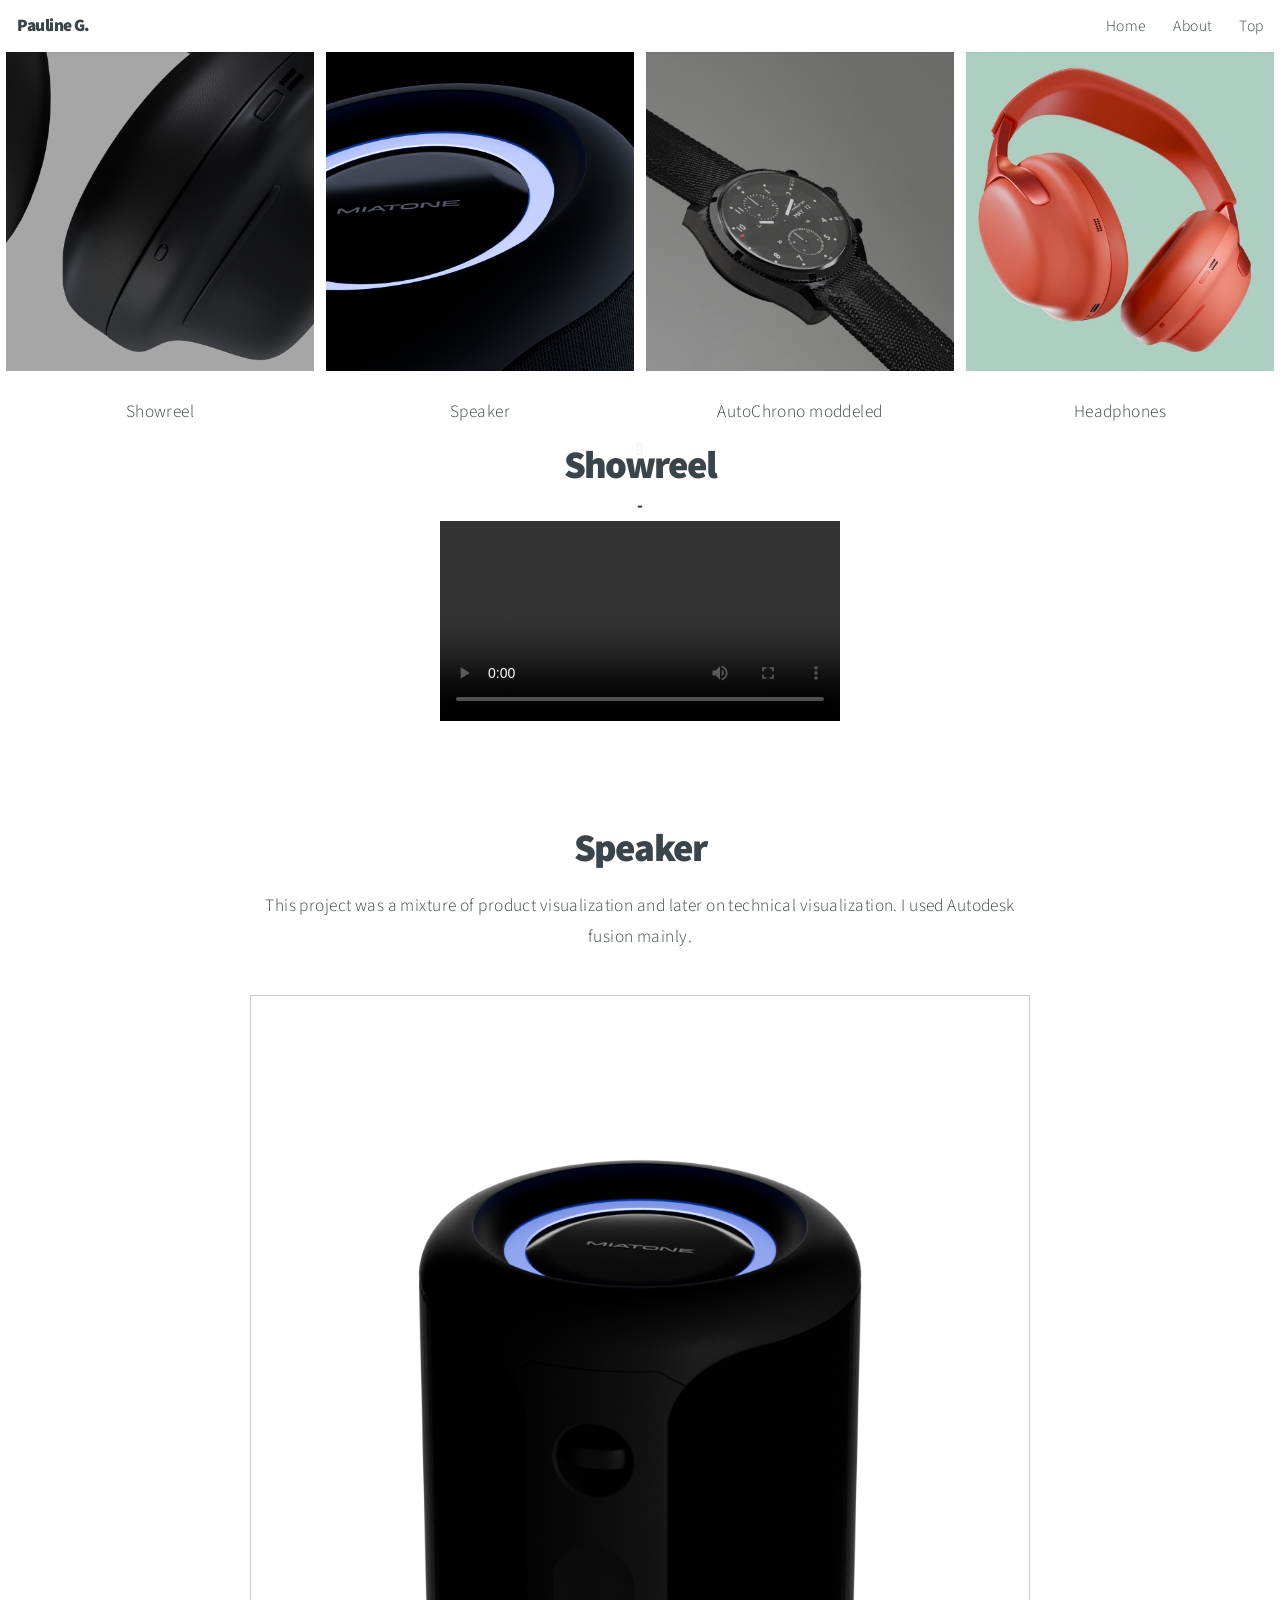
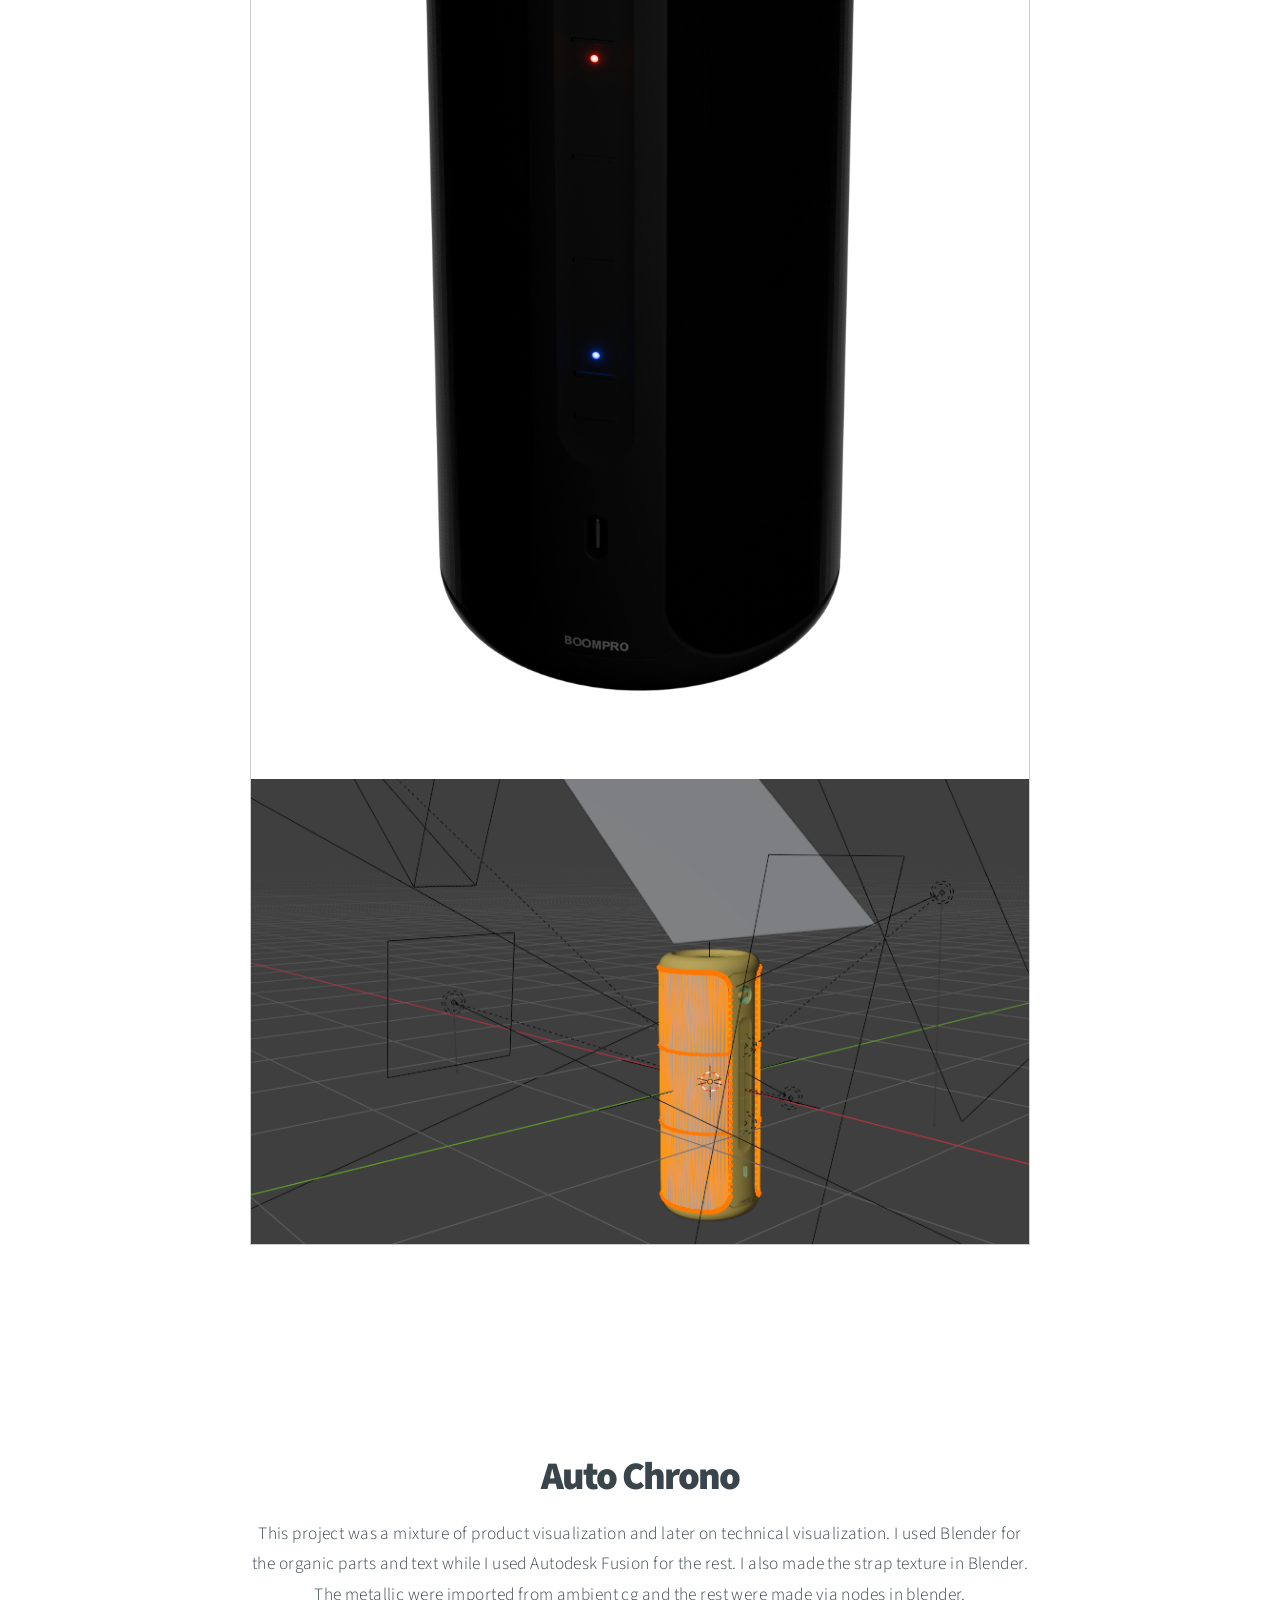
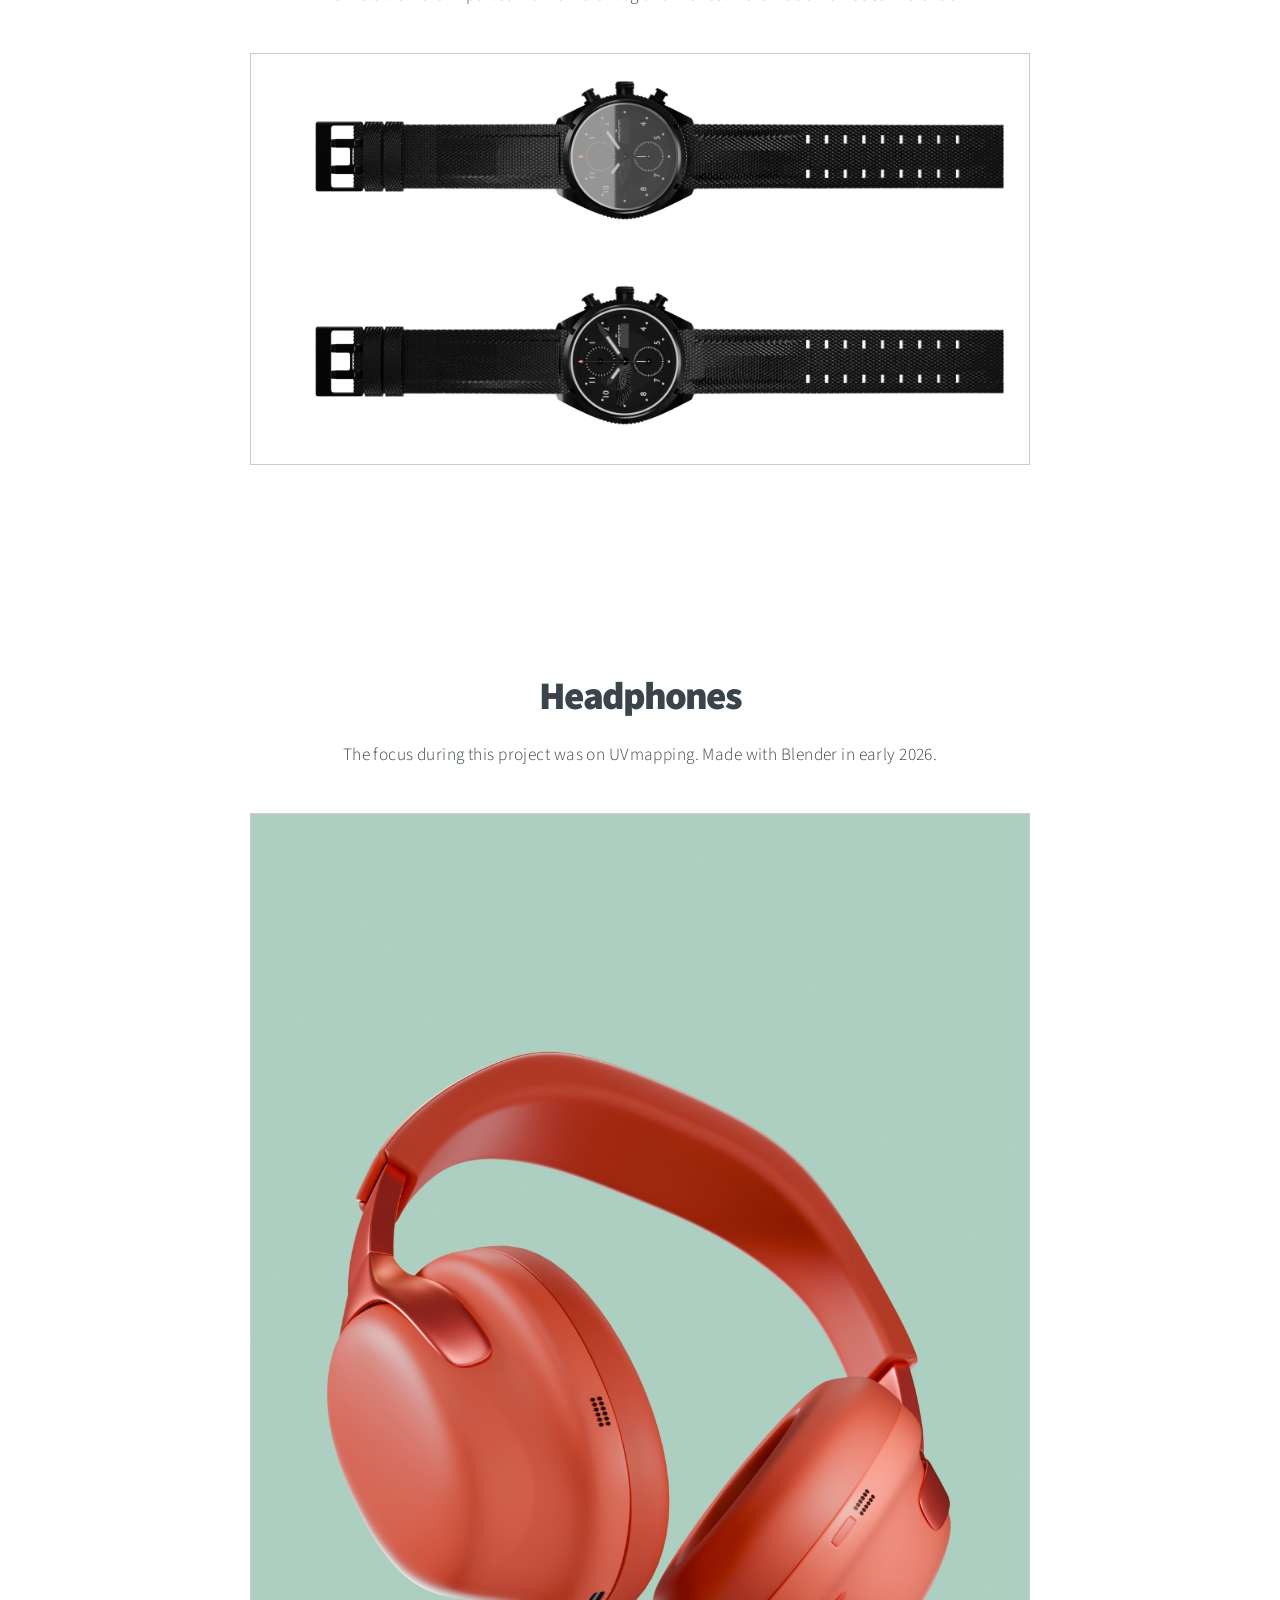
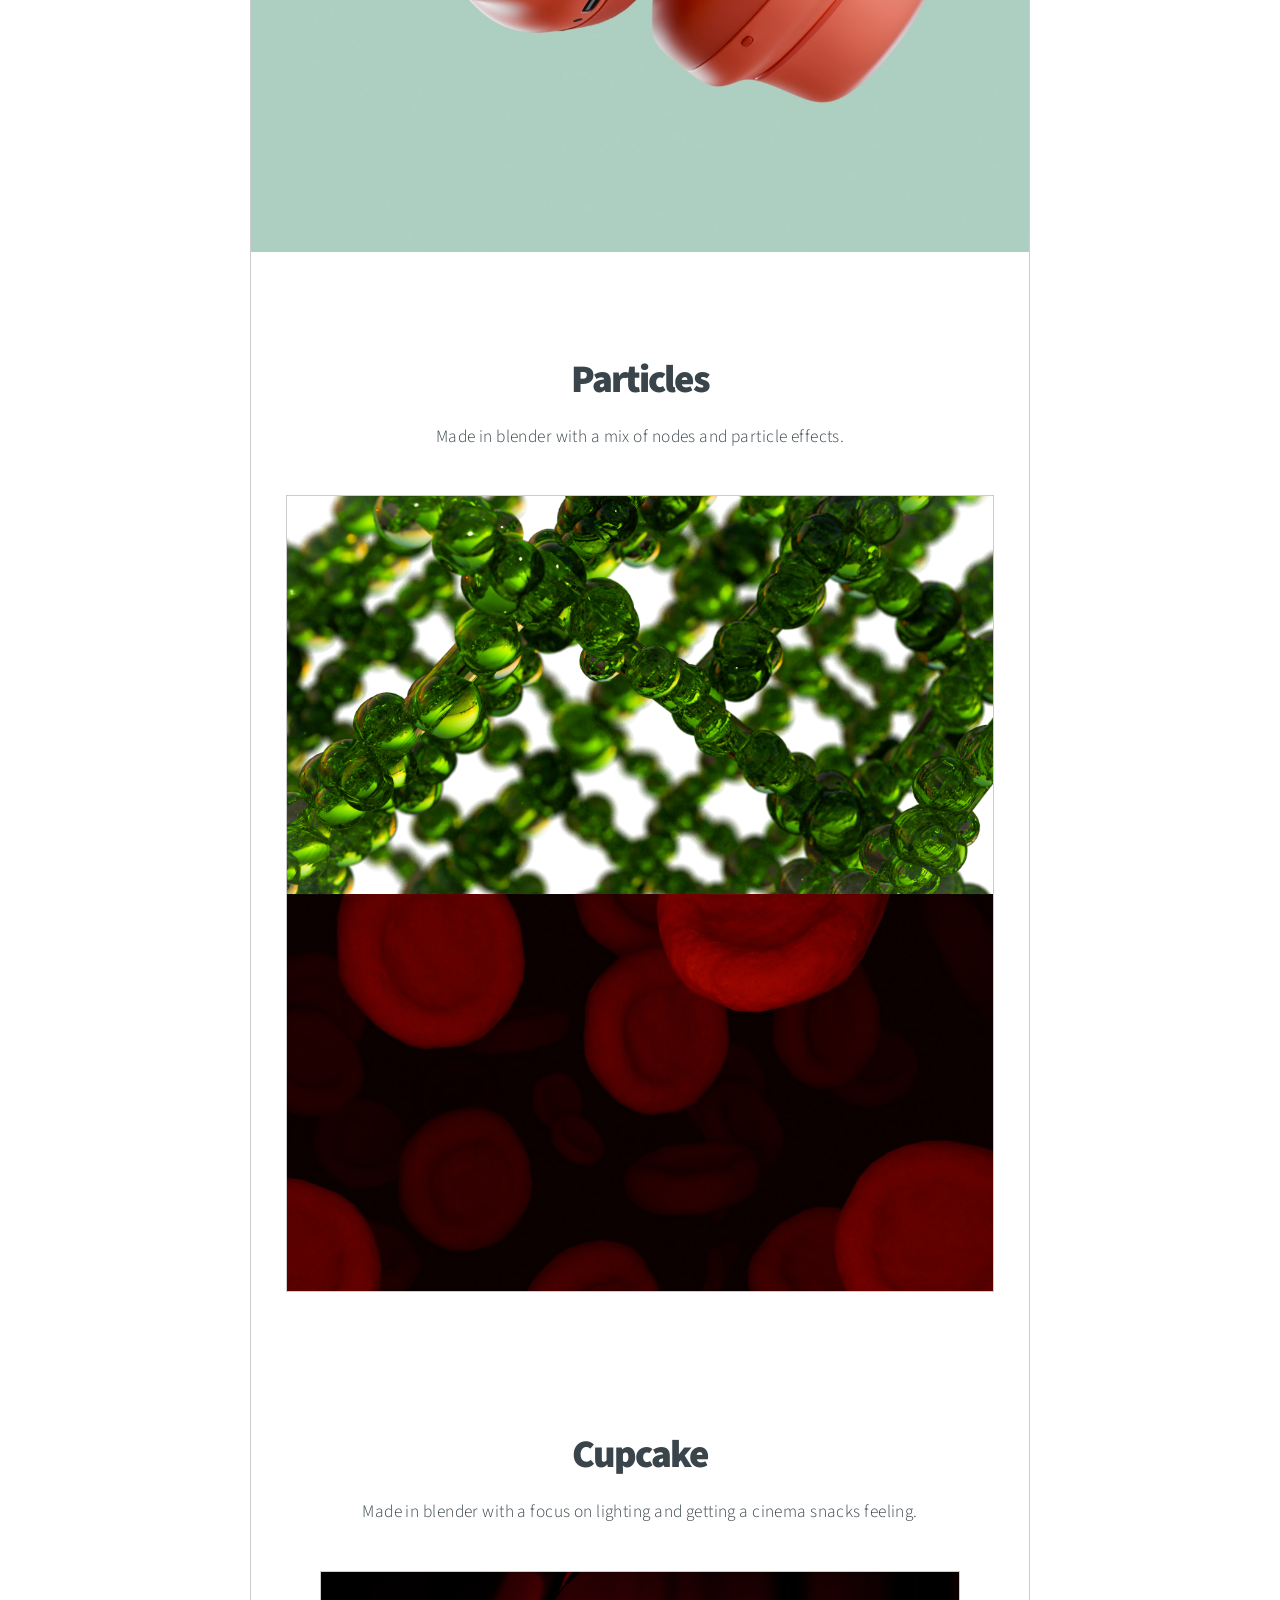
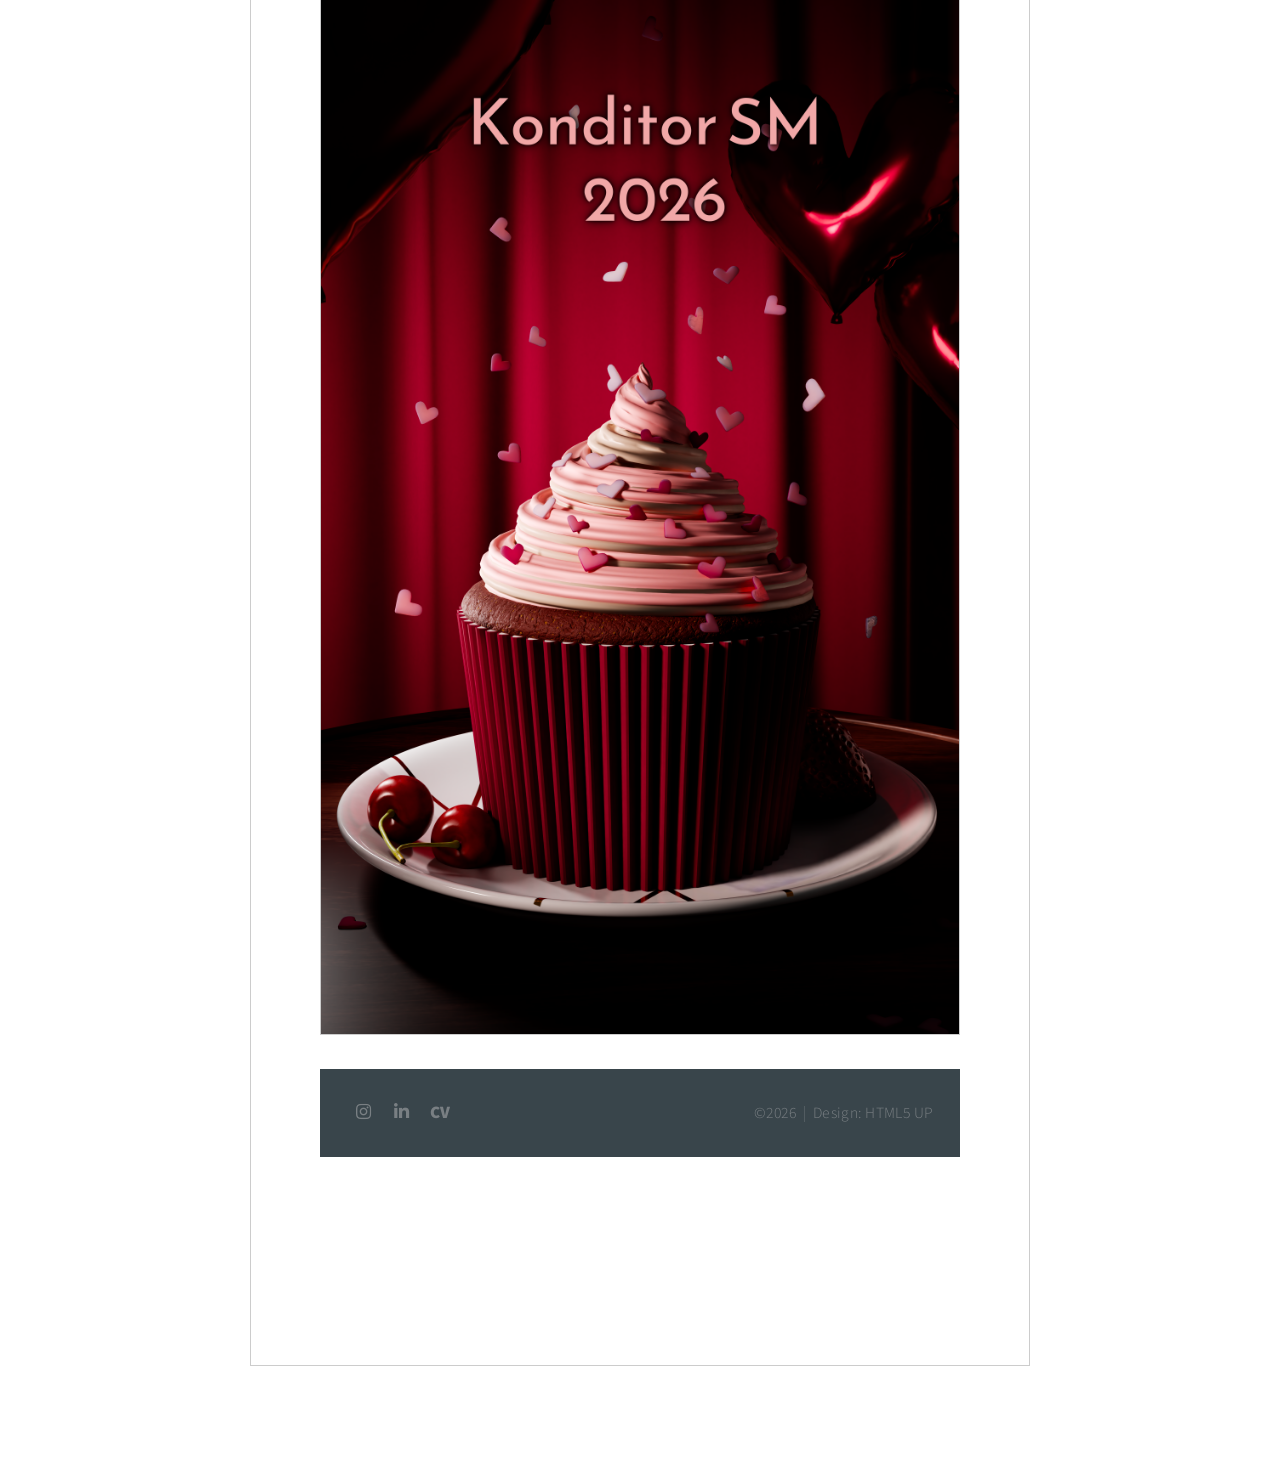
==== cg.html @ eb025687 "Update cg.html" ====
<!DOCTYPE HTML>
<!--
	Big Picture by HTML5 UP
	html5up.net | @ajlkn
	Free for personal and commercial use under the CCA 3.0 license (html5up.net/license)
-->
<html>
	<head>
		<title>CG</title>
		<meta charset="utf-8" />
		<meta name="viewport" content="width=device-width, initial-scale=1, user-scalable=no" />
		<link rel="stylesheet" href="assets/css/main.css" />
		<noscript><link rel="stylesheet" href="assets/css/noscript.css" /></noscript>
<style>div.gallery {
  border: 1px solid #ccc;
}

div.galleryt:hover {
  border: 1px solid #777;
}

div.galleryt img {
  width: 100%;
  height: auto;
}

div.desc {
  padding: 15px;
  text-align: center;
}

* {
  box-sizing: border-box;
}

.responsivet {
  padding: 0 6px;
  float: left;
  width: 24.99999%;
}

@media only screen and (max-width: 700px) {
  .responsivet {
    width: 49.99999%;
    margin: 6px 0;
  }
}

@media only screen and (max-width: 500px) {
  .responsivet {
    width: 100%;
  }
}

.clearfix:after {
  content: "";
  display: table;
  clear: both;
}
	
	
        .video-container1 {
            display: flex;
            justify-content: center;
            align-items: center;
        }

        video {
            width: 190%;
            max-width: 300px;
        }
</style>
	</head>
			<!-- Header -->
					<!-- Header -->
			<header id="header">
				<h1>Pauline G.</h1>
				<nav>
					<ul>
							<!--<li><a href="#intro">Intro</a></li>
					<li><a href="#one">What I Do</a></li>-->
				
						<li><a href="https://paulinecgdesign.github.io/pgportfolio/">Home</a></li>
						<li><a href="https://paulinecgdesign.github.io/pgportfolio/#two">About</a></li>
						<li><a href="#showreel">Top</a></li>
					</ul>
				</nav>
			</header>
	
	<!--images-->
	<div class="responsivet">
  <div class="galleryt">
    <a target="_blank" href="#showreel">
      <img src="thumbnails/3D_thumbnails/square/showreeelpreview.png" alt="Headphones closeup image">
    </a>
    <div class="desc">Showreel</div>
  </div>
</div>

<div class="responsivet">
  <div class="galleryt">
    <a target="_blank" href="#speaker">
      <img src="thumbnails/3D_thumbnails/square/speakerswqquare_Modelteknik.png" alt="speaker">
    </a>
    <div class="desc">Speaker</div>
  </div>
</div>

<div class="responsivet">
  <div class="galleryt">
    <a target="_blank" href="#autochrono">
      <img src="thumbnails/3D_thumbnails/square/watch_square.png" alt="Autochrono">
    </a>
    <div class="desc">AutoChrono moddeled</div>
  </div>
</div>

<div class="responsivet">
  <div class="galleryt">
    <a target="_blank" href="#headphones">
      <img src="thumbnails/3D_thumbnails/square/headphones_coloresquare.png" alt="Headphones">
    </a>
    <div class="desc">Headphones</div>
  </div>
</div>

<div class="clearfix"></div>

	
	
	<!--Showreel--->
	<section id="showreel"></section>
	 <div style="text-align: center;">
        <h2>Showreel</h2>
		 <h1>-</h1>
    </div>
    <div class="video-container1">
        <video controls style="width:200%; 
                               max-width: 400px;">
            <source type="video/mp4" src= "thumbnails/Showreel_PaulineG.mp4">
		</video></div>
	
			<!-- speaker -->
			<section id="speaker" class="main style3 primary">
				<div class="content">
					<header>
						<h2>Speaker</h2>
						<p>This project was a mixture of product visualization and later on technical visualization. 
							I used Autodesk fusion mainly.
							 </p>
					</header>
					
				<!-- Gallery  -->
						<div class="gallery">
								<a href="thumbnails/3D_thumbnails/cgstuff/0005.png" class="image fit"><img src="thumbnails/3D_thumbnails/cgstuff/0005.png" title="Speaker" alt="" /></a>
							<a href="thumbnails/3D_thumbnails/cgstuff/progress/speakeer_process.png" class="image fit"><img src="thumbnails/3D_thumbnails/cgstuff/progress/speakeer_process.png" title="Speaker" alt="" /></a>
							
							
						</div>

				</div>
			</section>
		
				<!-- Auto Chrono -->
			<section id="autochrono" class="main style3 primary">
				<div class="content">
					<header>
						<h2>Auto Chrono</h2>
						<p>This project was a mixture of product visualization and later on technical visualization. 
							I used Blender for the organic parts and text while I used Autodesk Fusion for the rest. 
							I also made the strap texture in Blender. The metallic were imported from ambient cg and 
							the rest were made via nodes in blender. </p>
					</header>
					
				<!-- Gallery  -->
						<div class="gallery">
								<a href="thumbnails/3D_thumbnails/cgstuff/Watch_image2.png" class="image fit"><img src="thumbnails/3D_thumbnails/cgstuff/Watch_image2.png" title="Auto Chrono" alt="Auto chrono" /></a>
							<a href="thumbnails/3D_thumbnails/cgstuff/Watch_image.png" class="image fit"><img src="thumbnails/3D_thumbnails/cgstuff/Watch_image.png" title="Auto Chrono" alt="Auto chrono" /></a>
							
							
						</div>

				</div>
			</section>
	
	<!-- Headphones -->
			<section id="headphones" class="main style3 primary">
				<div class="content">
					<header>
						<h2>Headphones</h2>
						<p>The focus during this project was on UVmapping. Made with Blender in early 2026. </p>
					</header>
					
				<!-- Gallery  -->
						<div class="gallery">
								<a href="thumbnails/3D_thumbnails/HEADPHONES2_PG.jpg" class="image fit"><img src="thumbnails/3D_thumbnails/HEADPHONES2_PG.jpg" title="Headphones" alt="" /></a>

							<!-- Particles -->
			<section id="particles" class="main style3 primary">
				<div class="content">
					<header>
						<h2>Particles</h2>
						<p>Made in blender with a mix of nodes and particle effects. </p>
					</header>
					
				<!-- Gallery  -->
						<div class="gallery">
								<a href="images/Teknisk_Avancerad_Transparent.png" class="image fit"><img src="images/Teknisk_Avancerad_Transparent.png" title="Algae Particles" alt="particles" /></a>
							<a href="thumbnails/3D_thumbnails/cgstuff/blood_side.png" class="image fit"><img src="thumbnails/3D_thumbnails/cgstuff/blood_side.png" title="Blood cells" alt="Blood cells" /></a>
							
							
						</div>

					<!-- cupcake -->
			<section id="cupcake" class="main style3 primary">
				<div class="content">
					<header>
						<h2>Cupcake</h2>
						<p>Made in blender with a focus on lighting and getting a cinema snacks feeling.</p>
					</header>
					
				<!-- Gallery  -->
						<div class="gallery">
								<a href="images/imgA1.pngthumbnails/3D_thumbnails/Pauline_konditorsm26_feedback1.png" class="image fit"><img src="thumbnails/3D_thumbnails/Pauline_konditorsm26_feedback1.png" title="Konditorsm 2026" alt="Cupcake" /></a>
							
							
						</div>


		<!-- Footer -->
			<footer id="footer">

				<!-- Icons -->
					<ul class="icons">
						<!--<li><a href="#" class="icon brands fa-twitter"><span class="label">Twitter</span></a></li>
						<li><a href="#" class="icon brands fa-facebook-f"><span class="label">Facebook</span></a></li>-->
						<li><a href="https://www.instagram.com/paulinecgdesign/" class="icon brands fa-instagram"><span class="label">Instagram</span></a></li>
						<li><a href="https://www.linkedin.com/in/pauline-g-77aa9639a/" class="icon brands fa-linkedin-in"><span class="label">LinkedIn</span></a></li>
						<!--<li><a href="#" class="icon brands fa-dribbble"><span class="label">Dribbble</span></a></li>
						<li><a href="#" class="icon brands fa-pinterest"><span class="label">Pinterest</span></a></li>-->
						<li><h1> <a href="CV_PG.pdf">CV</a></h1></li>
					</ul>

				<!-- Menu -->
					<ul class="menu">
						<li>&copy;2026</li><li>Design: <a href="https://html5up.net">HTML5 UP</a></li>
					</ul>

			</footer>

		<!-- Scripts -->
			<script src="assets/js/jquery.min.js"></script>
			<script src="assets/js/jquery.poptrox.min.js"></script>
			<script src="assets/js/jquery.scrolly.min.js"></script>
			<script src="assets/js/jquery.scrollex.min.js"></script>
			<script src="assets/js/browser.min.js"></script>
			<script src="assets/js/breakpoints.min.js"></script>
			<script src="assets/js/util.js"></script>
			<script src="assets/js/main.js"></script>

	</body>
</html>
---- assets/css/main.css ----
@import url("https://fonts.googleapis.com/css?family=Source+Sans+Pro:300,900");
@import url("fontawesome-all.min.css");

/*
	Big Picture by HTML5 UP
	html5up.net | @ajlkn
	Free for personal and commercial use under the CCA 3.0 license (html5up.net/license)
*/

html, body, div, span, applet, object,
iframe, h1, h2, h3, h4, h5, h6, p, blockquote,
pre, a, abbr, acronym, address, big, cite,
code, del, dfn, em, img, ins, kbd, q, s, samp,
small, strike, strong, sub, sup, tt, var, b,
u, i, center, dl, dt, dd, ol, ul, li, fieldset,
form, label, legend, table, caption, tbody,
tfoot, thead, tr, th, td, article, aside,
canvas, details, embed, figure, figcaption,
footer, header, hgroup, menu, nav, output, ruby,
section, summary, time, mark, audio, video {
	margin: 0;
	padding: 0;
	border: 0;
	font-size: 100%;
	font: inherit;
	vertical-align: baseline;}

article, aside, details, figcaption, figure,
footer, header, hgroup, menu, nav, section {
	display: block;}

body {
	line-height: 1;
}

ol, ul {
	list-style: none;
}

blockquote, q {
	quotes: none;
}

	blockquote:before, blockquote:after, q:before, q:after {
		content: '';
		content: none;
	}

table {
	border-collapse: collapse;
	border-spacing: 0;
}

body {
	-webkit-text-size-adjust: none;
}

mark {
	background-color: transparent;
	color: inherit;
}

input::-moz-focus-inner {
	border: 0;
	padding: 0;
}

input, select, textarea {
	-moz-appearance: none;
	-webkit-appearance: none;
	-ms-appearance: none;
	appearance: none;
}

/* Basic */

	@-ms-viewport {
		width: device-width;
	}

	html {
		height: 100%;
	}

	html {
		box-sizing: border-box;
	}

	*, *:before, *:after {
		box-sizing: inherit;
	}

	body {
		background: #ffffff;
		height: 100%;
		min-width: 320px;
	}

		body.is-preload *, body.is-preload *:before, body.is-preload *:after {
			-moz-animation: none !important;
			-webkit-animation: none !important;
			-ms-animation: none !important;
			animation: none !important;
			-moz-transition: none !important;
			-webkit-transition: none !important;
			-ms-transition: none !important;
			transition: none !important;
		}

/* Spinner */

	@-moz-keyframes spinner-rotate {
		0% {
			-moz-transform: scale(1) rotate(0deg);
			-webkit-transform: scale(1) rotate(0deg);
			-ms-transform: scale(1) rotate(0deg);
			transform: scale(1) rotate(0deg);
		}

		100% {
			-moz-transform: scale(1) rotate(360deg);
			-webkit-transform: scale(1) rotate(360deg);
			-ms-transform: scale(1) rotate(360deg);
			transform: scale(1) rotate(360deg);
		}
	}

	@-webkit-keyframes spinner-rotate {
		0% {
			-moz-transform: scale(1) rotate(0deg);
			-webkit-transform: scale(1) rotate(0deg);
			-ms-transform: scale(1) rotate(0deg);
			transform: scale(1) rotate(0deg);
		}

		100% {
			-moz-transform: scale(1) rotate(360deg);
			-webkit-transform: scale(1) rotate(360deg);
			-ms-transform: scale(1) rotate(360deg);
			transform: scale(1) rotate(360deg);
		}
	}

	@-ms-keyframes spinner-rotate {
		0% {
			-moz-transform: scale(1) rotate(0deg);
			-webkit-transform: scale(1) rotate(0deg);
			-ms-transform: scale(1) rotate(0deg);
			transform: scale(1) rotate(0deg);
		}

		100% {
			-moz-transform: scale(1) rotate(360deg);
			-webkit-transform: scale(1) rotate(360deg);
			-ms-transform: scale(1) rotate(360deg);
			transform: scale(1) rotate(360deg);
		}
	}

	@keyframes spinner-rotate {
		0% {
			-moz-transform: scale(1) rotate(0deg);
			-webkit-transform: scale(1) rotate(0deg);
			-ms-transform: scale(1) rotate(0deg);
			transform: scale(1) rotate(0deg);
		}

		100% {
			-moz-transform: scale(1) rotate(360deg);
			-webkit-transform: scale(1) rotate(360deg);
			-ms-transform: scale(1) rotate(360deg);
			transform: scale(1) rotate(360deg);
		}
	}

/* Loader */

	@-moz-keyframes spinner-show {
		0% {
			opacity: 0;
		}

		100% {
			opacity: 1;
		}
	}

	@-webkit-keyframes spinner-show {
		0% {
			opacity: 0;
		}

		100% {
			opacity: 1;
		}
	}

	@-ms-keyframes spinner-show {
		0% {
			opacity: 0;
		}

		100% {
			opacity: 1;
		}
	}

	@keyframes spinner-show {
		0% {
			opacity: 0;
		}

		100% {
			opacity: 1;
		}
	}

	@-moz-keyframes spinner-hide {
		0% {
			-moz-transform: scale(1) rotate(0deg);
			-webkit-transform: scale(1) rotate(0deg);
			-ms-transform: scale(1) rotate(0deg);
			transform: scale(1) rotate(0deg);
			color: #e5e6e7;
			z-index: 100001;
		}

		99% {
			-moz-transform: scale(0.5) rotate(360deg);
			-webkit-transform: scale(0.5) rotate(360deg);
			-ms-transform: scale(0.5) rotate(360deg);
			transform: scale(0.5) rotate(360deg);
			color: #e5e6e7;
			z-index: 100001;
		}

		100% {
			-moz-transform: scale(0.5) rotate(360deg);
			-webkit-transform: scale(0.5) rotate(360deg);
			-ms-transform: scale(0.5) rotate(360deg);
			transform: scale(0.5) rotate(360deg);
			color: #e5e6e7;
			z-index: -1;
		}
	}

	@-webkit-keyframes spinner-hide {
		0% {
			-moz-transform: scale(1) rotate(0deg);
			-webkit-transform: scale(1) rotate(0deg);
			-ms-transform: scale(1) rotate(0deg);
			transform: scale(1) rotate(0deg);
			color: #e5e6e7;
			z-index: 100001;
		}

		99% {
			-moz-transform: scale(0.5) rotate(360deg);
			-webkit-transform: scale(0.5) rotate(360deg);
			-ms-transform: scale(0.5) rotate(360deg);
			transform: scale(0.5) rotate(360deg);
			color: #e5e6e7;
			z-index: 100001;
		}

		100% {
			-moz-transform: scale(0.5) rotate(360deg);
			-webkit-transform: scale(0.5) rotate(360deg);
			-ms-transform: scale(0.5) rotate(360deg);
			transform: scale(0.5) rotate(360deg);
			color: #e5e6e7;
			z-index: -1;
		}
	}

	@-ms-keyframes spinner-hide {
		0% {
			-moz-transform: scale(1) rotate(0deg);
			-webkit-transform: scale(1) rotate(0deg);
			-ms-transform: scale(1) rotate(0deg);
			transform: scale(1) rotate(0deg);
			color: #e5e6e7;
			z-index: 100001;
		}

		99% {
			-moz-transform: scale(0.5) rotate(360deg);
			-webkit-transform: scale(0.5) rotate(360deg);
			-ms-transform: scale(0.5) rotate(360deg);
			transform: scale(0.5) rotate(360deg);
			color: #e5e6e7;
			z-index: 100001;
		}

		100% {
			-moz-transform: scale(0.5) rotate(360deg);
			-webkit-transform: scale(0.5) rotate(360deg);
			-ms-transform: scale(0.5) rotate(360deg);
			transform: scale(0.5) rotate(360deg);
			color: #e5e6e7;
			z-index: -1;
		}
	}

	@keyframes spinner-hide {
		0% {
			-moz-transform: scale(1) rotate(0deg);
			-webkit-transform: scale(1) rotate(0deg);
			-ms-transform: scale(1) rotate(0deg);
			transform: scale(1) rotate(0deg);
			color: #e5e6e7;
			z-index: 100001;
		}

		99% {
			-moz-transform: scale(0.5) rotate(360deg);
			-webkit-transform: scale(0.5) rotate(360deg);
			-ms-transform: scale(0.5) rotate(360deg);
			transform: scale(0.5) rotate(360deg);
			color: #e5e6e7;
			z-index: 100001;
		}

		100% {
			-moz-transform: scale(0.5) rotate(360deg);
			-webkit-transform: scale(0.5) rotate(360deg);
			-ms-transform: scale(0.5) rotate(360deg);
			transform: scale(0.5) rotate(360deg);
			color: #e5e6e7;
			z-index: -1;
		}
	}

	@-moz-keyframes overlay-hide {
		0% {
			opacity: 1;
			z-index: 100000;
		}

		15% {
			opacity: 1;
			z-index: 100000;
		}

		99% {
			opacity: 0;
			z-index: 100000;
		}

		100% {
			opacity: 0;
			z-index: -1;
		}
	}

	@-webkit-keyframes overlay-hide {
		0% {
			opacity: 1;
			z-index: 100000;
		}

		15% {
			opacity: 1;
			z-index: 100000;
		}

		99% {
			opacity: 0;
			z-index: 100000;
		}

		100% {
			opacity: 0;
			z-index: -1;
		}
	}

	@-ms-keyframes overlay-hide {
		0% {
			opacity: 1;
			z-index: 100000;
		}

		15% {
			opacity: 1;
			z-index: 100000;
		}

		99% {
			opacity: 0;
			z-index: 100000;
		}

		100% {
			opacity: 0;
			z-index: -1;
		}
	}

	@keyframes overlay-hide {
		0% {
			opacity: 1;
			z-index: 100000;
		}

		15% {
			opacity: 1;
			z-index: 100000;
		}

		99% {
			opacity: 0;
			z-index: 100000;
		}

		100% {
			opacity: 0;
			z-index: -1;
		}
	}

	body {
		text-decoration: none;
	}

		body:before {
			-moz-animation: spinner-show 1.5s 1 0.25s ease forwards, spinner-hide 0.25s ease-in-out forwards !important;
			-webkit-animation: spinner-show 1.5s 1 0.25s ease forwards, spinner-hide 0.25s ease-in-out forwards !important;
			-ms-animation: spinner-show 1.5s 1 0.25s ease forwards, spinner-hide 0.25s ease-in-out forwards !important;
			animation: spinner-show 1.5s 1 0.25s ease forwards, spinner-hide 0.25s ease-in-out forwards !important;
			-moz-transform-origin: 50% 50%;
			-webkit-transform-origin: 50% 50%;
			-ms-transform-origin: 50% 50%;
			transform-origin: 50% 50%;
			-moz-osx-font-smoothing: grayscale;
			-webkit-font-smoothing: antialiased;
			font-family: FontAwesome;
			font-style: normal;
			font-weight: normal;
			text-transform: none !important;
			color: #e5e6e7;
			content: '\f1ce';
			cursor: default;
			display: block;
			font-size: 2em;
			height: 2em;
			left: 50%;
			line-height: 2em;
			margin: -1em 0 0 -1em;
			opacity: 0;
			position: fixed;
			text-align: center;
			top: 50%;
			width: 2em;
			z-index: -1;
		}

		body:after {
			-moz-animation: overlay-hide 1.5s ease-in forwards !important;
			-webkit-animation: overlay-hide 1.5s ease-in forwards !important;
			-ms-animation: overlay-hide 1.5s ease-in forwards !important;
			animation: overlay-hide 1.5s ease-in forwards !important;
			background: #ffffff;
			content: '';
			display: block;
			height: 100%;
			left: 0;
			opacity: 0;
			position: fixed;
			top: 0;
			width: 100%;
			z-index: -1;
		}

		body.is-preload:before {
			-moz-animation: spinner-show 1.5s 1 0.25s ease forwards, spinner-rotate 0.75s infinite linear !important;
			-webkit-animation: spinner-show 1.5s 1 0.25s ease forwards, spinner-rotate 0.75s infinite linear !important;
			-ms-animation: spinner-show 1.5s 1 0.25s ease forwards, spinner-rotate 0.75s infinite linear !important;
			animation: spinner-show 1.5s 1 0.25s ease forwards, spinner-rotate 0.75s infinite linear !important;
			z-index: 100001;
		}

		body.is-preload:after {
			-moz-animation: none !important;
			-webkit-animation: none !important;
			-ms-animation: none !important;
			animation: none !important;
			opacity: 1;
			z-index: 100000;
		}

	@media (-webkit-min-device-pixel-ratio: 2) {

		body:before {
			line-height: 2.025em;
		}

	}

/* Type */

	body, input, textarea, select {
		font-family: "Source Sans Pro", "sans-serif";
		font-weight: 300;
		font-size: 18pt;
		line-height: 1.75em;
		color: #39454b;
		letter-spacing: 0.025em;
	}

		@media screen and (max-width: 1920px) {

			body, input, textarea, select {
				font-size: 17pt;
			}

		}

		@media screen and (max-width: 1680px) {

			body, input, textarea, select {
				font-size: 15pt;
			}

		}

		@media screen and (max-width: 1280px) {

			body, input, textarea, select {
				font-size: 13pt;
			}

		}

		@media screen and (max-width: 1000px) {

			body, input, textarea, select {
				font-size: 13pt;
			}

		}

		@media screen and (max-width: 736px) {

			body, input, textarea, select {
				font-size: 12pt;
				line-height: 1.5em;
			}

		}

	h1, h2, h3, h4, h5, h6 {
		font-weight: 900;
		color: inherit;
		letter-spacing: -0.0325em;
	}

		h1 a, h2 a, h3 a, h4 a, h5 a, h6 a {
			color: inherit;
			text-decoration: none;
		}

	h2 {
		font-size: 2.25em;
		line-height: 1.25em;
		letter-spacing: -0.05em;
	}

	@media screen and (max-width: 736px) {

		h2 {
			font-size: 1.5em;
		}

	}

	strong, b {
		font-weight: 900;
		color: inherit;
	}

	em, i {
		font-style: italic;
	}

	a {
		-moz-transition: color 0.2s ease-in-out;
		-webkit-transition: color 0.2s ease-in-out;
		-ms-transition: color 0.2s ease-in-out;
		transition: color 0.2s ease-in-out;
		color: #98c593;
	}

	sub {
		position: relative;
		top: 0.5em;
		font-size: 0.8em;
	}

	sup {
		position: relative;
		top: -0.5em;
		font-size: 0.8em;
	}

	hr {
		border: 0;
		border-top: solid 1px #e5e6e7;
	}

	blockquote {
		border-left: solid 0.5em #e5e6e7;
		padding: 1em 0 1em 2em;
		font-style: italic;
	}

	p, ul, ol, dl, table {
		margin-bottom: 1em;
	}

/* Box */

	.box {
		background: #ffffff;
		color: #39454b;
		padding: 2em;
	}

		.box > :last-child {
			margin-bottom: 0;
		}

		.box.style2 {
			padding: 3.5em 2.5em 3.5em 2.5em;
		}

		@media screen and (max-width: 736px) {

			.box {
				padding: 1em;
			}

				.box.style2 {
					padding: 1.5em 1.25em 1.5em 1.25em;
					background-color: rgba(255, 255, 255, 0.9);
				}

		}

/* Button */

	input[type="button"],
	input[type="submit"],
	input[type="reset"],
	.button,
	button {
		-moz-appearance: none;
		-webkit-appearance: none;
		-ms-appearance: none;
		appearance: none;
		-moz-transition: background-color 0.2s ease-in-out;
		-webkit-transition: background-color 0.2s ease-in-out;
		-ms-transition: background-color 0.2s ease-in-out;
		transition: background-color 0.2s ease-in-out;
		background-color: #98c593;
		border: 0;
		border-radius: 3.5em;
		color: #ffffff;
		cursor: pointer;
		display: inline-block;
		height: 3.5em;
		line-height: 3.5em;
		outline: 0;
		padding: 0 2em 0 2em;
		position: relative;
		text-align: center;
		text-decoration: none;
	}

		input[type="button"].down,
		input[type="submit"].down,
		input[type="reset"].down,
		.button.down,
		button.down {
			width: 5em;
			height: 5em;
			line-height: 4.5em;
			padding: 0;
			background-image: url("images/dark-arrow.svg");
			background-position: center center;
			background-repeat: no-repeat;
			text-indent: -10em;
			overflow: hidden;
		}

			input[type="button"].down.anchored,
			input[type="submit"].down.anchored,
			input[type="reset"].down.anchored,
			.button.down.anchored,
			button.down.anchored {
				bottom: 0;
				border-bottom: 0;
				border-radius: 3em 3em 0 0;
				height: 4.5em;
				margin-left: -2.5em;
			}

		input[type="button"].anchored,
		input[type="submit"].anchored,
		input[type="reset"].anchored,
		.button.anchored,
		button.anchored {
			position: absolute;
			left: 50%;
		}

		input[type="button"]:hover,
		input[type="submit"]:hover,
		input[type="reset"]:hover,
		.button:hover,
		button:hover {
			background-color: #a8cea4;
		}

		input[type="button"]:active,
		input[type="submit"]:active,
		input[type="reset"]:active,
		.button:active,
		button:active {
			background-color: #88bc82;
		}

		input[type="button"].style2,
		input[type="submit"].style2,
		input[type="reset"].style2,
		.button.style2,
		button.style2 {
			background-color: transparent;
			border: solid 2px #e5e6e7;
			color: inherit;
		}

			input[type="button"].style2:hover,
			input[type="submit"].style2:hover,
			input[type="reset"].style2:hover,
			.button.style2:hover,
			button.style2:hover {
				background-color: rgba(229, 230, 231, 0.25);
			}

			input[type="button"].style2:active,
			input[type="submit"].style2:active,
			input[type="reset"].style2:active,
			.button.style2:active,
			button.style2:active {
				background-color: rgba(229, 230, 231, 0.375);
			}

			input[type="button"].style2.down,
			input[type="submit"].style2.down,
			input[type="reset"].style2.down,
			.button.style2.down,
			button.style2.down {
				background-image: url("images/arrow.svg");
			}

/* Form */

	form {
		margin: 0 0 2em 0;
	}

		form > :last-child {
			margin-bottom: 0;
		}

		form > .fields {
			display: -moz-flex;
			display: -webkit-flex;
			display: -ms-flex;
			display: flex;
			-moz-flex-wrap: wrap;
			-webkit-flex-wrap: wrap;
			-ms-flex-wrap: wrap;
			flex-wrap: wrap;
			width: calc(100% + 3em);
			margin: -1.5em 0 2em -1.5em;
		}

			form > .fields > .field {
				-moz-flex-grow: 0;
				-webkit-flex-grow: 0;
				-ms-flex-grow: 0;
				flex-grow: 0;
				-moz-flex-shrink: 0;
				-webkit-flex-shrink: 0;
				-ms-flex-shrink: 0;
				flex-shrink: 0;
				padding: 1.5em 0 0 1.5em;
				width: calc(100% - 1.5em);
			}

				form > .fields > .field.half {
					width: calc(50% - 0.75em);
				}

				form > .fields > .field.third {
					width: calc(100%/3 - 0.5em);
				}

				form > .fields > .field.quarter {
					width: calc(25% - 0.375em);
				}

		@media screen and (max-width: 480px) {

			form > .fields {
				width: calc(100% + 2em);
				margin: -1em 0 2em -1em;
			}

				form > .fields > .field {
					padding: 1em 0 0 1em;
					width: calc(100% - 1em);
				}

					form > .fields > .field.half {
						width: calc(100% - 1em);
					}

					form > .fields > .field.third {
						width: calc(100% - 1em);
					}

					form > .fields > .field.quarter {
						width: calc(100% - 1em);
					}

		}

	label {
		display: block;
	}

	input[type="text"],
	input[type="password"],
	input[type="email"],
	input[type="tel"],
	input[type="search"],
	input[type="url"],
	select,
	textarea {
		-moz-appearance: none;
		-webkit-appearance: none;
		-ms-appearance: none;
		appearance: none;
		-moz-transition: border-color 0.2s ease-in-out, color 0.2s ease-in-out;
		-webkit-transition: border-color 0.2s ease-in-out, color 0.2s ease-in-out;
		-ms-transition: border-color 0.2s ease-in-out, color 0.2s ease-in-out;
		transition: border-color 0.2s ease-in-out, color 0.2s ease-in-out;
		color: #39454b;
		display: block;
		width: 100%;
		padding: 0.65em 0.75em;
		background: none;
		border: solid 2px #e5e6e7;
		color: inherit;
		border-radius: 0.5em;
		outline: none;
	}

		input[type="text"]:focus,
		input[type="password"]:focus,
		input[type="email"]:focus,
		input[type="tel"]:focus,
		input[type="search"]:focus,
		input[type="url"]:focus,
		select:focus,
		textarea:focus {
			border-color: #9ac8e9;
		}

	input[type="text"],
	input[type="password"],
	input[type="email"],
	input[type="tel"],
	input[type="search"],
	input[type="url"],
	select {
		line-height: 1.35em;
	}

	textarea {
		min-height: 8em;
	}

	::-moz-focus-inner {
		border: 0;
	}

	::-webkit-input-placeholder {
		opacity: 0.375;
	}

	:-moz-placeholder {
		opacity: 0.375;
	}

	::-moz-placeholder {
		opacity: 0.375;
	}

	:-ms-input-placeholder {
		opacity: 0.375;
	}

/* Icon */

	.icon {
		text-decoration: none;
		position: relative;
		text-decoration: none;
	}

		.icon:before {
			-moz-osx-font-smoothing: grayscale;
			-webkit-font-smoothing: antialiased;
			display: inline-block;
			font-style: normal;
			font-variant: normal;
			text-rendering: auto;
			line-height: 1;
			text-transform: none !important;
			font-family: 'Font Awesome 5 Free';
			font-weight: 400;
		}

		.icon:before {
			line-height: inherit;
		}

		.icon > .label {
			display: none;
		}

		.icon.solid:before {
			font-weight: 900;
		}

		.icon.brands:before {
			font-family: 'Font Awesome 5 Brands';
		}

/* Image */

	.image {
		position: relative;
		display: inline-block;
	}

		.image:before {
			content: '';
			position: absolute;
			left: 0;
			top: 0;
			width: 100%;
			height: 100%;
			
		}

		.image img {
			display: block;
			width: 100%;
		}

		.image.featured {
			display: block;
			width: 100%;
			margin: 0 0 2em 0;
		}

		.image.fit {
			display: block;
			width: 100%;
		}

		.image.left {
			float: left;
			margin: 0 2em 2em 0;
		}

		.image.centered {
			display: block;
			margin: 0 0 2em 0;
		}

			.image.centered img {
				margin: 0 auto;
				width: auto;
			}
/* Testing hover */
}

.middle {
  transition: .5s ease;
  opacity: 0;
  position: absolute;
  top: 50%;
  left: 50%;
  transform: translate(-50%, -50%);
  -ms-transform: translate(-50%, -50%);
  text-align: center;
}

.container:hover .image {
  opacity: 0.3;
}

.container:hover .middle {
  opacity: 1;
}

.text {
  background-color: white;
  color: black;
  font-size: 16px;
  padding: 16px 32px;
}

/* List */

	ul.default {
		list-style: disc;
		padding-left: 1em;
	}

		ul.default li {
			padding-left: 0.5em;
		}

	ul.menu {
		cursor: default;
	}

		ul.menu li {
			display: inline-block;
			line-height: 1em;
			border-left: solid 1px #e5e6e7;
			padding: 0 0 0 0.5em;
			margin: 0 0 0 0.5em;
		}

			ul.menu li:first-child {
				border-left: 0;
				padding-left: 0;
				margin-left: 0;
			}

	ol.default {
		list-style: decimal;
		padding-left: 1.25em;
	}

		ol.default li {
			padding-left: 0.25em;
		}

/* Actions */

	ul.actions {
		display: -moz-flex;
		display: -webkit-flex;
		display: -ms-flex;
		display: flex;
		cursor: default;
		list-style: none;
		margin-left: -1em;
		padding-left: 0;
	}

		ul.actions li {
			padding: 0 0 0 1em;
			vertical-align: middle;
		}

		ul.actions.special {
			-moz-justify-content: center;
			-webkit-justify-content: center;
			-ms-justify-content: center;
			justify-content: center;
			width: 100%;
			margin-left: 0;
		}

			ul.actions.special li:first-child {
				padding-left: 0;
			}

		ul.actions.stacked {
			-moz-flex-direction: column;
			-webkit-flex-direction: column;
			-ms-flex-direction: column;
			flex-direction: column;
			margin-left: 0;
		}

			ul.actions.stacked li {
				padding: 1.3em 0 0 0;
			}

				ul.actions.stacked li:first-child {
					padding-top: 0;
				}

		ul.actions.fit {
			width: calc(100% + 1em);
		}

			ul.actions.fit li {
				-moz-flex-grow: 1;
				-webkit-flex-grow: 1;
				-ms-flex-grow: 1;
				flex-grow: 1;
				-moz-flex-shrink: 1;
				-webkit-flex-shrink: 1;
				-ms-flex-shrink: 1;
				flex-shrink: 1;
				width: 100%;
			}

				ul.actions.fit li > * {
					width: 100%;
				}

			ul.actions.fit.stacked {
				width: 100%;
			}

		@media screen and (max-width: 480px) {

			ul.actions:not(.fixed) {
				-moz-flex-direction: column;
				-webkit-flex-direction: column;
				-ms-flex-direction: column;
				flex-direction: column;
				margin-left: 0;
				width: 100% !important;
			}

				ul.actions:not(.fixed) li {
					-moz-flex-grow: 1;
					-webkit-flex-grow: 1;
					-ms-flex-grow: 1;
					flex-grow: 1;
					-moz-flex-shrink: 1;
					-webkit-flex-shrink: 1;
					-ms-flex-shrink: 1;
					flex-shrink: 1;
					padding: 1em 0 0 0;
					text-align: center;
					width: 100%;
				}

					ul.actions:not(.fixed) li > * {
						width: 100%;
					}

					ul.actions:not(.fixed) li:first-child {
						padding-top: 0;
					}

					ul.actions:not(.fixed) li input[type="submit"],
					ul.actions:not(.fixed) li input[type="reset"],
					ul.actions:not(.fixed) li input[type="button"],
					ul.actions:not(.fixed) li button,
					ul.actions:not(.fixed) li .button {
						width: 100%;
					}

						ul.actions:not(.fixed) li input[type="submit"].icon:before,
						ul.actions:not(.fixed) li input[type="reset"].icon:before,
						ul.actions:not(.fixed) li input[type="button"].icon:before,
						ul.actions:not(.fixed) li button.icon:before,
						ul.actions:not(.fixed) li .button.icon:before {
							margin-left: -0.5rem;
						}

		}

/* Icons */

	ul.icons {
		cursor: default;
	}

		ul.icons li {
			display: inline-block;
		}

		ul.icons a {
			display: inline-block;
			width: 2em;
			height: 2em;
			line-height: 2em;
			text-align: center;
			border: 0;
		}

/* Sections/Article */

	header {
		margin-bottom: 1em;
	}

		header p {
			display: block;
			margin: 1em 0 0 0;
			padding: 0 0 0.5em 0;
		}

	footer {
		margin-top: 2em;
	}

/* Table */

	table {
		width: 100%;
	}

		table.default {
			width: 100%;
		}

			table.default tbody tr:nth-child(2n+2) {
				background: rgba(229, 230, 231, 0.5);
			}

			table.default td {
				padding: 0.5em 1em 0.5em 1em;
			}

			table.default th {
				text-align: left;
				font-weight: 900;
				padding: 0.5em 1em 0.5em 1em;
			}

			table.default thead {
				background: #39454b;
				color: #ffffff;
			}

			table.default tfoot {
				background: #e5e6e7;
			}

/* Poptrox */

	.poptrox-popup {
		-moz-box-sizing: content-box;
		-webkit-box-sizing: content-box;
		-ms-box-sizing: content-box;
		box-sizing: content-box;
		background: #fff;
		padding-bottom: 3em;
		box-shadow: 0 0.1em 0.15em 0 rgba(0, 0, 0, 0.15);
	}

		.poptrox-popup .loader {
			position: absolute;
			top: 50%;
			left: 50%;
			margin: -1em 0 0 -1em;
			width: 2em;
			height: 2em;
			display: block;
			font-size: 2em;
		}

			.poptrox-popup .loader:before {
				-moz-animation: spinner-rotate 0.75s infinite linear !important;
				-webkit-animation: spinner-rotate 0.75s infinite linear !important;
				-ms-animation: spinner-rotate 0.75s infinite linear !important;
				animation: spinner-rotate 0.75s infinite linear !important;
				-moz-osx-font-smoothing: grayscale;
				-webkit-font-smoothing: antialiased;
				font-family: FontAwesome;
				font-style: normal;
				font-weight: normal;
				text-transform: none !important;
				color: #e5e6e7;
				content: '\f1ce';
				cursor: default;
				display: block;
				height: 2em;
				left: 0;
				line-height: 2em;
				position: absolute;
				text-align: center;
				top: 0;
				width: 2em;
			}

		.poptrox-popup .caption {
			position: absolute;
			bottom: 0;
			left: 0;
			background: #ffffff;
			width: 100%;
			height: 3em;
			line-height: 2.8em;
			text-align: center;
			cursor: default;
			z-index: 1;
			font-size: 0.9em;
		}

		.poptrox-popup .nav-next,
		.poptrox-popup .nav-previous {
			-moz-transition: opacity 0.2s ease-in-out;
			-webkit-transition: opacity 0.2s ease-in-out;
			-ms-transition: opacity 0.2s ease-in-out;
			transition: opacity 0.2s ease-in-out;
			position: absolute;
			top: 0;
			width: 50%;
			height: 100%;
			opacity: 0;
			cursor: pointer;
			background: rgba(0, 0, 0, 0.01);
			-webkit-tap-highlight-color: rgba(255, 255, 255, 0);
		}

		.poptrox-popup .nav-next:before,
		.poptrox-popup .nav-previous:before {
			content: '';
			position: absolute;
			width: 96px;
			height: 64px;
			background: url("images/poptrox-nav.svg");
			top: calc(50% - 1.5em);
			margin: -32px 0 0 0;
		}

		.poptrox-popup:hover .nav-next,
		.poptrox-popup:hover .nav-previous {
			opacity: 0.5;
		}

		.poptrox-popup:hover .nav-next:hover,
		.poptrox-popup:hover .nav-previous:hover {
			opacity: 1.0;
		}

		.poptrox-popup .nav-previous:before {
			-moz-transform: scaleX(-1);
			-webkit-transform: scaleX(-1);
			-ms-transform: scaleX(-1);
			transform: scaleX(-1);
			-ms-filter: "FlipH";
			filter: FlipH;
		}

		.poptrox-popup .nav-next {
			right: 0;
		}

			.poptrox-popup .nav-next:before {
				right: 0;
			}

		.poptrox-popup .nav-previous {
			left: 0;
		}

			.poptrox-popup .nav-previous:before {
				left: 0;
			}

		.poptrox-popup .closer {
			-moz-transition: opacity 0.2s ease-in-out;
			-webkit-transition: opacity 0.2s ease-in-out;
			-ms-transition: opacity 0.2s ease-in-out;
			transition: opacity 0.2s ease-in-out;
			position: absolute;
			top: 0;
			right: 0;
			width: 64px;
			height: 64px;
			text-indent: -9999px;
			z-index: 2;
			opacity: 0;
			-webkit-tap-highlight-color: rgba(255, 255, 255, 0);
		}

			.poptrox-popup .closer:before {
				content: '';
				display: block;
				position: absolute;
				right: 16px;
				top: 16px;
				width: 40px;
				height: 40px;
				border-radius: 100%;
				box-shadow: inset 0 0 0 2px #fff;
				background: url("images/poptrox-closer.svg") center center;
				color: #ffffff !important;
			}

		.poptrox-popup:hover .closer {
			opacity: 0.5;
		}

			.poptrox-popup:hover .closer:hover {
				opacity: 1.0;
			}

		body.is-touch .poptrox-popup .nav-next,
		body.is-touch .poptrox-popup .nav-previous,
		body.is-touch .poptrox-popup .closer {
			opacity: 1.0 !important;
		}

		@media screen and (max-width: 736px) {

			.poptrox-popup .nav-next:before,
			.poptrox-popup .nav-previous:before {
				width: 48px;
				height: 32px;
				background-size: contain;
				margin: -16px 0 0 0;
			}

			.poptrox-popup .closer:before {
				right: 12px;
				top: 12px;
				width: 20px;
				height: 20px;
				box-shadow: inset 0 0 0 1px #fff;
				background-size: contain;
				opacity: 0.65;
			}

		}

/* Gallery */

	.gallery {
		display: -moz-flex;
		display: -webkit-flex;
		display: -ms-flex;
		display: flex;
		-moz-flex-wrap: wrap;
		-webkit-flex-wrap: wrap;
		-ms-flex-wrap: wrap;
		flex-wrap: wrap;
		width: 45em;
		max-width: 100%;
		margin: 0 auto 2em auto;
	}

		.gallery article {
			-moz-transition: -moz-transform 1s ease, opacity 1s ease;
			-webkit-transition: -webkit-transform 1s ease, opacity 1s ease;
			-ms-transition: -ms-transform 1s ease, opacity 1s ease;
			transition: transform 1s ease, opacity 1s ease;
			-moz-transform: translateX(0);
			-webkit-transform: translateX(0);
			-ms-transform: translateX(0);
			transform: translateX(0);
			width: 50%;
			position: relative;
			opacity: 1.0;
		}

			.gallery article .image {
				margin: 0;
				display: block;
			}

			.gallery article:nth-last-child(1n) {
				-moz-transition-delay: 0.05s;
				-webkit-transition-delay: 0.05s;
				-ms-transition-delay: 0.05s;
				transition-delay: 0.05s;
			}

			.gallery article:nth-last-child(2n) {
				-moz-transition-delay: 0.05s;
				-webkit-transition-delay: 0.05s;
				-ms-transition-delay: 0.05s;
				transition-delay: 0.05s;
			}

			.gallery article:nth-last-child(2n) {
				-moz-transition-delay: 0.1s;
				-webkit-transition-delay: 0.1s;
				-ms-transition-delay: 0.1s;
				transition-delay: 0.1s;
			}

			.gallery article:nth-last-child(3n) {
				-moz-transition-delay: 0.1s;
				-webkit-transition-delay: 0.1s;
				-ms-transition-delay: 0.1s;
				transition-delay: 0.1s;
			}

			.gallery article:nth-last-child(3n) {
				-moz-transition-delay: 0.15s;
				-webkit-transition-delay: 0.15s;
				-ms-transition-delay: 0.15s;
				transition-delay: 0.15s;
			}

			.gallery article:nth-last-child(4n) {
				-moz-transition-delay: 0.15s;
				-webkit-transition-delay: 0.15s;
				-ms-transition-delay: 0.15s;
				transition-delay: 0.15s;
			}

			.gallery article:nth-last-child(4n) {
				-moz-transition-delay: 0.2s;
				-webkit-transition-delay: 0.2s;
				-ms-transition-delay: 0.2s;
				transition-delay: 0.2s;
			}

			.gallery article:nth-last-child(5n) {
				-moz-transition-delay: 0.2s;
				-webkit-transition-delay: 0.2s;
				-ms-transition-delay: 0.2s;
				transition-delay: 0.2s;
			}

			.gallery article:nth-last-child(5n) {
				-moz-transition-delay: 0.25s;
				-webkit-transition-delay: 0.25s;
				-ms-transition-delay: 0.25s;
				transition-delay: 0.25s;
			}

			.gallery article:nth-last-child(6n) {
				-moz-transition-delay: 0.25s;
				-webkit-transition-delay: 0.25s;
				-ms-transition-delay: 0.25s;
				transition-delay: 0.25s;
			}

			.gallery article:nth-last-child(6n) {
				-moz-transition-delay: 0.3s;
				-webkit-transition-delay: 0.3s;
				-ms-transition-delay: 0.3s;
				transition-delay: 0.3s;
			}

			.gallery article:nth-last-child(7n) {
				-moz-transition-delay: 0.3s;
				-webkit-transition-delay: 0.3s;
				-ms-transition-delay: 0.3s;
				transition-delay: 0.3s;
			}

			.gallery article:nth-last-child(7n) {
				-moz-transition-delay: 0.35s;
				-webkit-transition-delay: 0.35s;
				-ms-transition-delay: 0.35s;
				transition-delay: 0.35s;
			}

			.gallery article:nth-last-child(8n) {
				-moz-transition-delay: 0.35s;
				-webkit-transition-delay: 0.35s;
				-ms-transition-delay: 0.35s;
				transition-delay: 0.35s;
			}

			.gallery article:nth-last-child(8n) {
				-moz-transition-delay: 0.4s;
				-webkit-transition-delay: 0.4s;
				-ms-transition-delay: 0.4s;
				transition-delay: 0.4s;
			}

			.gallery article:nth-last-child(9n) {
				-moz-transition-delay: 0.4s;
				-webkit-transition-delay: 0.4s;
				-ms-transition-delay: 0.4s;
				transition-delay: 0.4s;
			}

			.gallery article:nth-last-child(9n) {
				-moz-transition-delay: 0.45s;
				-webkit-transition-delay: 0.45s;
				-ms-transition-delay: 0.45s;
				transition-delay: 0.45s;
			}

			.gallery article:nth-last-child(10n) {
				-moz-transition-delay: 0.45s;
				-webkit-transition-delay: 0.45s;
				-ms-transition-delay: 0.45s;
				transition-delay: 0.45s;
			}

			.gallery article:nth-last-child(10n) {
				-moz-transition-delay: 0.5s;
				-webkit-transition-delay: 0.5s;
				-ms-transition-delay: 0.5s;
				transition-delay: 0.5s;
			}

			.gallery article:nth-last-child(11n) {
				-moz-transition-delay: 0.5s;
				-webkit-transition-delay: 0.5s;
				-ms-transition-delay: 0.5s;
				transition-delay: 0.5s;
			}

			.gallery article:nth-last-child(11n) {
				-moz-transition-delay: 0.55s;
				-webkit-transition-delay: 0.55s;
				-ms-transition-delay: 0.55s;
				transition-delay: 0.55s;
			}

			.gallery article:nth-last-child(12n) {
				-moz-transition-delay: 0.55s;
				-webkit-transition-delay: 0.55s;
				-ms-transition-delay: 0.55s;
				transition-delay: 0.55s;
			}

			.gallery article:nth-last-child(12n) {
				-moz-transition-delay: 0.6s;
				-webkit-transition-delay: 0.6s;
				-ms-transition-delay: 0.6s;
				transition-delay: 0.6s;
			}

			.gallery article:nth-last-child(13n) {
				-moz-transition-delay: 0.6s;
				-webkit-transition-delay: 0.6s;
				-ms-transition-delay: 0.6s;
				transition-delay: 0.6s;
			}

			.gallery article:nth-last-child(13n) {
				-moz-transition-delay: 0.65s;
				-webkit-transition-delay: 0.65s;
				-ms-transition-delay: 0.65s;
				transition-delay: 0.65s;
			}

			.gallery article:nth-last-child(14n) {
				-moz-transition-delay: 0.65s;
				-webkit-transition-delay: 0.65s;
				-ms-transition-delay: 0.65s;
				transition-delay: 0.65s;
			}

			.gallery article:nth-last-child(14n) {
				-moz-transition-delay: 0.7s;
				-webkit-transition-delay: 0.7s;
				-ms-transition-delay: 0.7s;
				transition-delay: 0.7s;
			}

			.gallery article:nth-last-child(15n) {
				-moz-transition-delay: 0.7s;
				-webkit-transition-delay: 0.7s;
				-ms-transition-delay: 0.7s;
				transition-delay: 0.7s;
			}

			.gallery article:nth-last-child(15n) {
				-moz-transition-delay: 0.75s;
				-webkit-transition-delay: 0.75s;
				-ms-transition-delay: 0.75s;
				transition-delay: 0.75s;
			}

			.gallery article:nth-last-child(16n) {
				-moz-transition-delay: 0.75s;
				-webkit-transition-delay: 0.75s;
				-ms-transition-delay: 0.75s;
				transition-delay: 0.75s;
			}

			.gallery article:nth-last-child(16n) {
				-moz-transition-delay: 0.8s;
				-webkit-transition-delay: 0.8s;
				-ms-transition-delay: 0.8s;
				transition-delay: 0.8s;
			}

			.gallery article:nth-last-child(17n) {
				-moz-transition-delay: 0.8s;
				-webkit-transition-delay: 0.8s;
				-ms-transition-delay: 0.8s;
				transition-delay: 0.8s;
			}

			.gallery article:nth-last-child(17n) {
				-moz-transition-delay: 0.85s;
				-webkit-transition-delay: 0.85s;
				-ms-transition-delay: 0.85s;
				transition-delay: 0.85s;
			}

			.gallery article:nth-last-child(18n) {
				-moz-transition-delay: 0.85s;
				-webkit-transition-delay: 0.85s;
				-ms-transition-delay: 0.85s;
				transition-delay: 0.85s;
			}

			.gallery article:nth-last-child(18n) {
				-moz-transition-delay: 0.9s;
				-webkit-transition-delay: 0.9s;
				-ms-transition-delay: 0.9s;
				transition-delay: 0.9s;
			}

			.gallery article:nth-last-child(19n) {
				-moz-transition-delay: 0.9s;
				-webkit-transition-delay: 0.9s;
				-ms-transition-delay: 0.9s;
				transition-delay: 0.9s;
			}

			.gallery article:nth-last-child(19n) {
				-moz-transition-delay: 0.95s;
				-webkit-transition-delay: 0.95s;
				-ms-transition-delay: 0.95s;
				transition-delay: 0.95s;
			}

			.gallery article:nth-last-child(20n) {
				-moz-transition-delay: 0.95s;
				-webkit-transition-delay: 0.95s;
				-ms-transition-delay: 0.95s;
				transition-delay: 0.95s;
			}

			.gallery article:nth-last-child(20n) {
				-moz-transition-delay: 1s;
				-webkit-transition-delay: 1s;
				-ms-transition-delay: 1s;
				transition-delay: 1s;
			}

			.gallery article:nth-last-child(21n) {
				-moz-transition-delay: 1s;
				-webkit-transition-delay: 1s;
				-ms-transition-delay: 1s;
				transition-delay: 1s;
			}

			.gallery article:nth-last-child(21n) {
				-moz-transition-delay: 1.05s;
				-webkit-transition-delay: 1.05s;
				-ms-transition-delay: 1.05s;
				transition-delay: 1.05s;
			}

			.gallery article:nth-last-child(22n) {
				-moz-transition-delay: 1.05s;
				-webkit-transition-delay: 1.05s;
				-ms-transition-delay: 1.05s;
				transition-delay: 1.05s;
			}

			.gallery article:nth-last-child(22n) {
				-moz-transition-delay: 1.1s;
				-webkit-transition-delay: 1.1s;
				-ms-transition-delay: 1.1s;
				transition-delay: 1.1s;
			}

			.gallery article:nth-last-child(23n) {
				-moz-transition-delay: 1.1s;
				-webkit-transition-delay: 1.1s;
				-ms-transition-delay: 1.1s;
				transition-delay: 1.1s;
			}

			.gallery article:nth-last-child(23n) {
				-moz-transition-delay: 1.15s;
				-webkit-transition-delay: 1.15s;
				-ms-transition-delay: 1.15s;
				transition-delay: 1.15s;
			}

			.gallery article:nth-last-child(24n) {
				-moz-transition-delay: 1.15s;
				-webkit-transition-delay: 1.15s;
				-ms-transition-delay: 1.15s;
				transition-delay: 1.15s;
			}

		.gallery.inactive article {
			opacity: 0;
		}

			.gallery.inactive article.from-left {
				-moz-transform: translateX(-14em);
				-webkit-transform: translateX(-14em);
				-ms-transform: translateX(-14em);
				transform: translateX(-14em);
			}

			.gallery.inactive article.from-right {
				-moz-transform: translateX(14em);
				-webkit-transform: translateX(14em);
				-ms-transform: translateX(14em);
				transform: translateX(14em);
			}

			.gallery.inactive article.from-top {
				-moz-transform: translateY(-7em);
				-webkit-transform: translateY(-7em);
				-ms-transform: translateY(-7em);
				transform: translateY(-7em);
			}

			.gallery.inactive article.from-bottom {
				-moz-transform: translateY(7em);
				-webkit-transform: translateY(7em);
				-ms-transform: translateY(7em);
				transform: translateY(7em);
			}

		@media screen and (max-width: 480px) {

			.gallery {
				-moz-flex-wrap: nowrap;
				-webkit-flex-wrap: nowrap;
				-ms-flex-wrap: nowrap;
				flex-wrap: nowrap;
				-moz-flex-direction: column;
				-webkit-flex-direction: column;
				-ms-flex-direction: column;
				flex-direction: column;
			}

				.gallery article {
					width: 100%;
				}

		}


/* Header */

	#header {
		position: fixed;
		z-index: 10000;
		left: 0;
		top: 0;
		width: 100%;
		background: rgba(255, 255, 255, 0.95);
		height: 3em;
		line-height: 3em;
		box-shadow: 0 0 0.15em 0 rgba(0, 0, 0, 0.1);
	}

		#header h1 {
			position: absolute;
			left: 1em;
			top: 0;
			height: 3em;
			line-height: 3em;
			cursor: default;
		}

			#header h1 a {
				font-size: 1.25em;
			}

		#header nav {
			position: absolute;
			right: 0.5em;
			top: 0;
			height: 3em;
			line-height: 3em;
		}

			#header nav ul {
				margin: 0;
			}

				#header nav ul li {
					display: inline-block;
					margin-left: 0.5em;
					font-size: 0.9em;
				}

					#header nav ul li a {
						display: block;
						color: inherit;
						text-decoration: none;
						height: 3em;
						line-height: 3em;
						padding: 0 0.5em 0 0.5em;
						outline: 0;
					}

		@media screen and (max-width: 736px) {

			#header {
				height: 2.5em;
				line-height: 2.5em;
			}

				#header h1 {
					text-align: center;
					position: relative;
					left: 0;
					top: 0;
					height: 2.5em;
					line-height: 2.5em;
				}

					#header h1 a {
						font-size: 1em;
					}

				#header nav {
					display: none;
				}

		}

	body {
		padding-top: 3em;
	}

		@media screen and (max-width: 736px) {

			body {
				padding-top: 2.5em;
			}

		}

/* Main */

	.main {
		display: -moz-flex;
		display: -webkit-flex;
		display: -ms-flex;
		display: flex;
		position: relative;
		margin: 0;
		overflow-x: hidden;
	}

		.main > .content {
			width: 45em;
			max-width: calc(100% - 4em);
			margin: 0 auto;
		}

			.main > .content > :last-child {
				margin-bottom: 0;
			}

		.main.fullscreen {
			min-height: 100%;
		}

		.main.style1 {
			-moz-align-items: center;
			-webkit-align-items: center;
			-ms-align-items: center;
			align-items: center;
			-moz-justify-content: center;
			-webkit-justify-content: center;
			-ms-justify-content: center;
			justify-content: center;
			text-align: center;
			padding: 3em 0 3em 0;
		}

			.main.style1 h2 {
				font-size: 4.25em;
				line-height: 1em;
			}

			.main.style1 > .content {
				-moz-transition: opacity 1s ease;
				-webkit-transition: opacity 1s ease;
				-ms-transition: opacity 1s ease;
				transition: opacity 1s ease;
				-moz-transform: translateZ(0);
				-webkit-transform: translateZ(0);
				-ms-transform: translateZ(0);
				transform: translateZ(0);
				opacity: 1.0;
				margin: 0;
			}

			.main.style1.inactive > .content {
				opacity: 0;
			}

		.main.style2 {
			-moz-align-items: center;
			-webkit-align-items: center;
			-ms-align-items: center;
			align-items: center;
			-moz-justify-content: center;
			-webkit-justify-content: center;
			-ms-justify-content: center;
			justify-content: center;
			padding: 3em 0 3em 0;
			overflow: hidden;
		}

			.main.style2 > .content {
				-moz-transition: -moz-transform 1s ease;
				-webkit-transition: -webkit-transform 1s ease;
				-ms-transition: -ms-transform 1s ease;
				transition: transform 1s ease;
				-moz-transform: translateZ(0);
				-webkit-transform: translateZ(0);
				-ms-transform: translateZ(0);
				transform: translateZ(0);
				position: relative;
				width: 35%;
				margin: 0;
			}

			.main.style2.left {
				-moz-justify-content: -moz-flex-start;
				-webkit-justify-content: -webkit-flex-start;
				-ms-justify-content: -ms-flex-start;
				justify-content: flex-start;
			}

			.main.style2.right {
				-moz-justify-content: -moz-flex-end;
				-webkit-justify-content: -webkit-flex-end;
				-ms-justify-content: -ms-flex-end;
				justify-content: flex-end;
			}

			.main.style2.inactive.left > .content {
				-moz-transform: translateX(-100%);
				-webkit-transform: translateX(-100%);
				-ms-transform: translateX(-100%);
				transform: translateX(-100%);
			}

			.main.style2.inactive.right > .content {
				-moz-transform: translateX(100%);
				-webkit-transform: translateX(100%);
				-ms-transform: translateX(100%);
				transform: translateX(100%);
			}

		.main.style3 {
			text-align: center;
			padding: 6em 0 6em 0;
		}

			.main.style3 .content > header {
				margin-bottom: 2em;
			}

			.main.style3.primary {
				background: #ffffff;
			}

			.main.style3.secondary {
				background: #f5f6f7;
			}

		.main.dark {
			color: #ffffff;
		}

			.main.dark a {
				color: inherit;
			}

			.main.dark .button.style2 {
				border-color: #ffffff;
			}

				.main.dark .button.style2:hover {
					background-color: rgba(255, 255, 255, 0.125);
				}

				.main.dark .button.style2:active {
					background-color: rgba(255, 255, 255, 0.25);
				}

				.main.dark .button.style2.down {
					background-image: url("images/dark-arrow.svg");
				}

		body.is-touch .main {
			background-attachment: scroll !important;
		}

		@media screen and (max-width: 1920px) {

			.main.style2 .content {
				width: 40%;
			}

		}

		@media screen and (max-width: 1280px) {

			.main.style2 .content {
				width: 50%;
			}

		}

		@media screen and (max-width: 1000px) {

			.main.style2 .content {
				width: 60%;
			}

		}

		@media screen and (max-width: 736px) {

			.main > .content br {
				display: none;
			}

			.main.fullscreen {
				height: auto !important;
			}

			.main.style1 {
				padding: 4em 15px 4em 15px;
			}

				.main.style1 h2 {
					font-size: 3em;
				}

			.main.style2 {
				padding: 6em 15px 6em 15px;
			}

				.main.style2:before, .main.style2:after {
					display: none !important;
				}

				.main.style2 .button.anchored {
					display: none;
				}

				.main.style2 .content {
					width: 100%;
					max-width: 100%;
					text-align: center;
					-moz-transform: none;
					-webkit-transform: none;
					-ms-transform: none;
					transform: none;
				}

			.main.style3 {
				text-align: center;
				padding: 3em 10px 3em 10px;
			}

		}

		@media screen and (max-width: 480px) {

			.main > .content {
				max-width: calc(100% - 1.5em);
			}

		}

/* Footer */

	#footer {
		display: -moz-flex;
		display: -webkit-flex;
		display: -ms-flex;
		display: flex;
		-moz-align-items: center;
		-webkit-align-items: center;
		-ms-align-items: center;
		align-items: center;
		-moz-justify-content: space-between;
		-webkit-justify-content: space-between;
		-ms-justify-content: space-between;
		justify-content: space-between;
		position: relative;
		margin: 0;
		line-height: 1em;
		padding: 1.5em;
		background: #39454b;
		color: rgba(185, 186, 187, 0.5);
		overflow: hidden;
	}

		#footer > * {
			margin-bottom: 0;
		}

		#footer a {
			color: inherit;
		}

			#footer a:hover {
				color: #b9babb;
			}

		#footer ul.menu {
			margin: 0;
		}

			#footer ul.menu li {
				border-left-color: rgba(185, 186, 187, 0.2);
				font-size: 0.9em;
			}

		@media screen and (max-width: 1000px) {

			#footer {
				-moz-flex-direction: column;
				-webkit-flex-direction: column;
				-ms-flex-direction: column;
				flex-direction: column;
				-moz-justify-content: center;
				-webkit-justify-content: center;
				-ms-justify-content: center;
				justify-content: center;
				line-height: 1.5em;
				text-align: center;
				padding: 2em 1em 2em 1em;
			}

				#footer > * {
					margin: 0 0 1em 0;
				}

		}

		@media screen and (max-width: 736px) {

			#footer ul.menu li {
				border-left: none;
				display: block;
				line-height: inherit;
				margin: 0.25em 0 0 0;
				padding: 0.25em 0 0 0;
			}

				#footer ul.menu li:first-child {
					margin-top: 0;
					padding-top: 0;
				}

		}

/* Intro */

	#intro {
		background: url("images/overlay.png"), url("../../images/intro1.png");
		background-size: 256px 256px, cover;
		background-attachment: fixed, fixed;
		background-position: top left, bottom center;
		background-repeat: repeat, no-repeat;
	}

/* One */

	#one {
		background: url("images/overlay.png"), url("../../images/one.jpg");
		background-size: 256px 256px, cover;
		background-attachment: fixed, fixed;
		background-position: top left, center center;
	}

/* Two */

	#two {
		background: url("images/overlay.png"), url("../../images/Hands_About.png");
		background-size: 256px 256px, cover;
		background-attachment: fixed, fixed;
		background-position: top left, center center;
	}

/* Contact */

	#contact {
		overflow: hidden;
		padding-bottom: 0;
	}

		#contact .box {
			-moz-transition: -moz-transform 1s ease;
			-webkit-transition: -webkit-transform 1s ease;
			-ms-transition: -ms-transform 1s ease;
			transition: transform 1s ease;
			-moz-transform: translateY(0);
			-webkit-transform: translateY(0);
			-ms-transform: translateY(0);
			transform: translateY(0);
			position: relative;
		}

		#contact.inactive .box {
			-moz-transform: translateY(100%);
			-webkit-transform: translateY(100%);
			-ms-transform: translateY(100%);
			transform: translateY(100%);
		}

		@media screen and (max-width: 736px) {

			#contact .box {
				padding: 1.5em 1.5em 2em 1.5em;
			}

		}

		@media screen and (max-width: 480px) {

			#contact .box {
				padding: 1em 1em 2em 1em;
			}

		}

/* Style the video: 100% width and height to cover the entire window */
#myVideo {
  position: fixed;
  right: 0;
  bottom: 0;
  min-width: 100%;
  min-height: 100%;
---- assets/css/noscript.css ----
/*
	Big Picture by HTML5 UP
	html5up.net | @ajlkn
	Free for personal and commercial use under the CCA 3.0 license (html5up.net/license)
*/

/* Loader */

	body:before, body:after {
		display: none;
	}
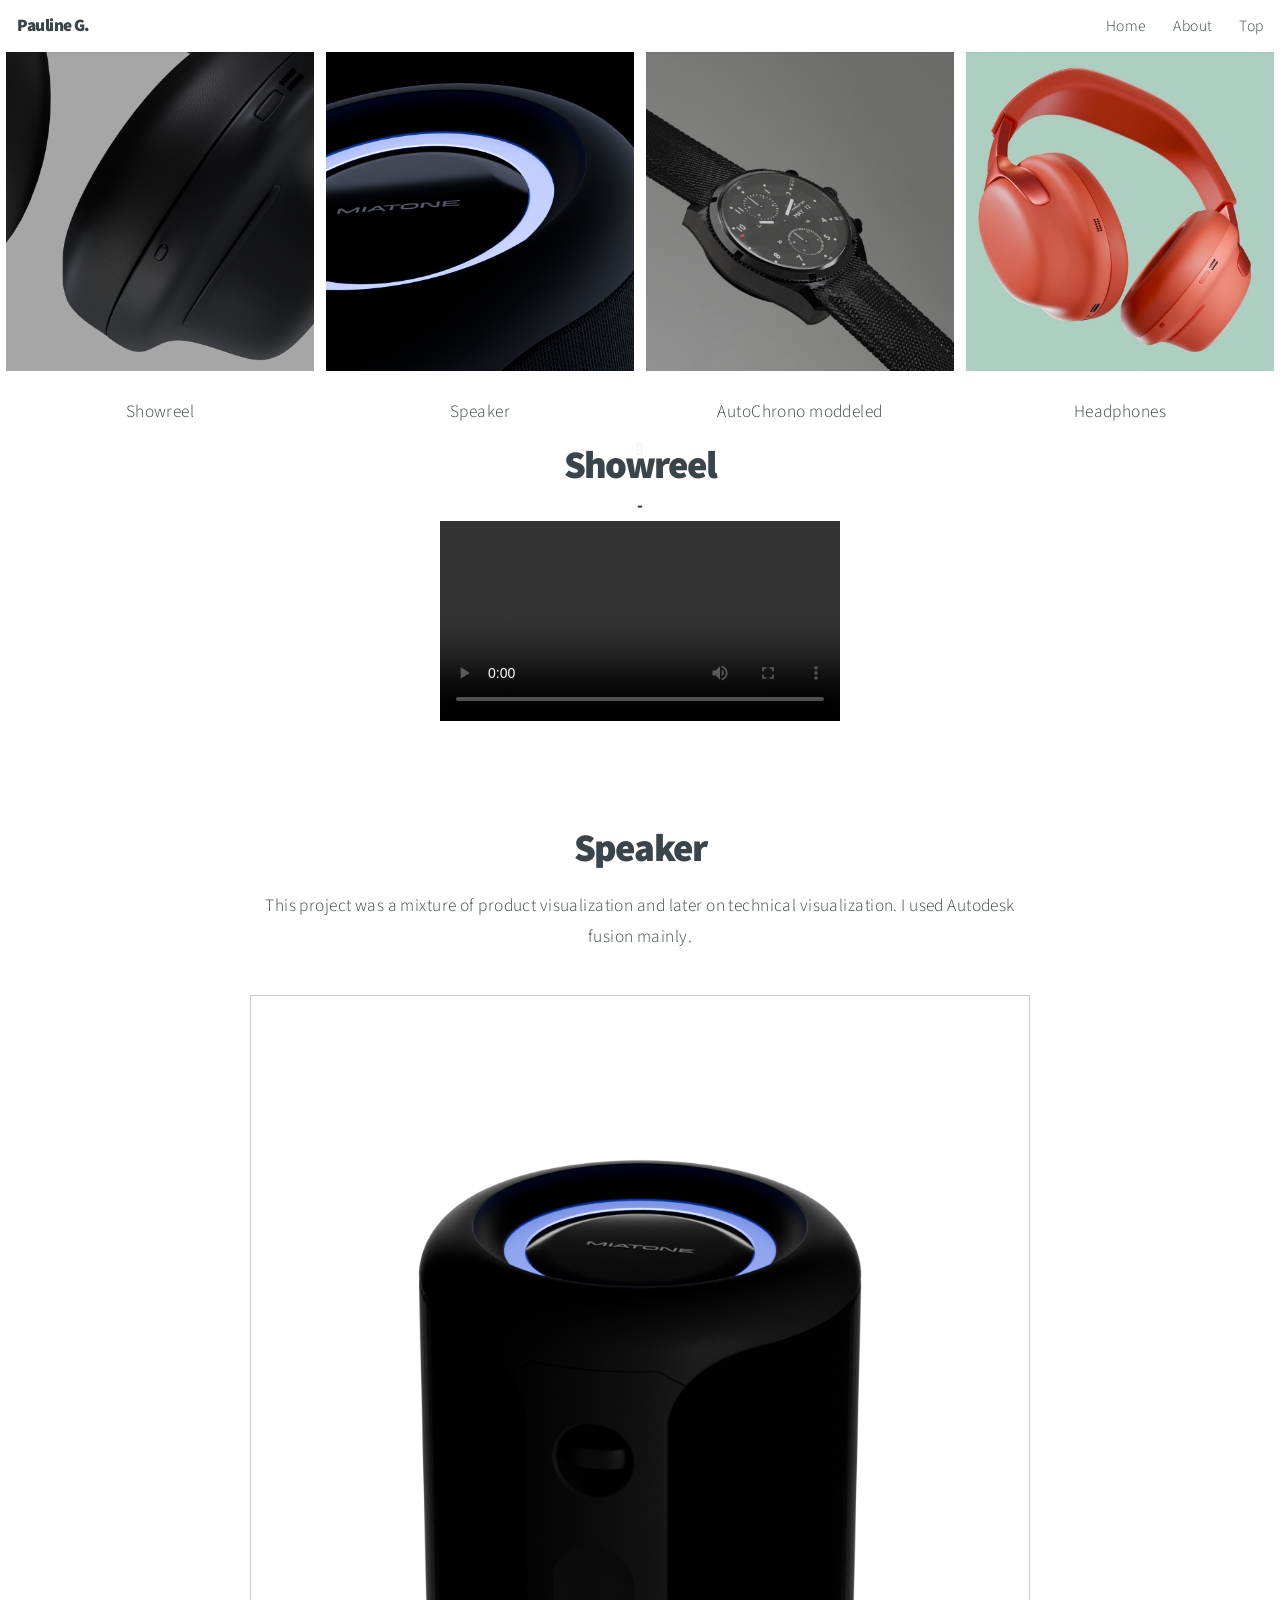
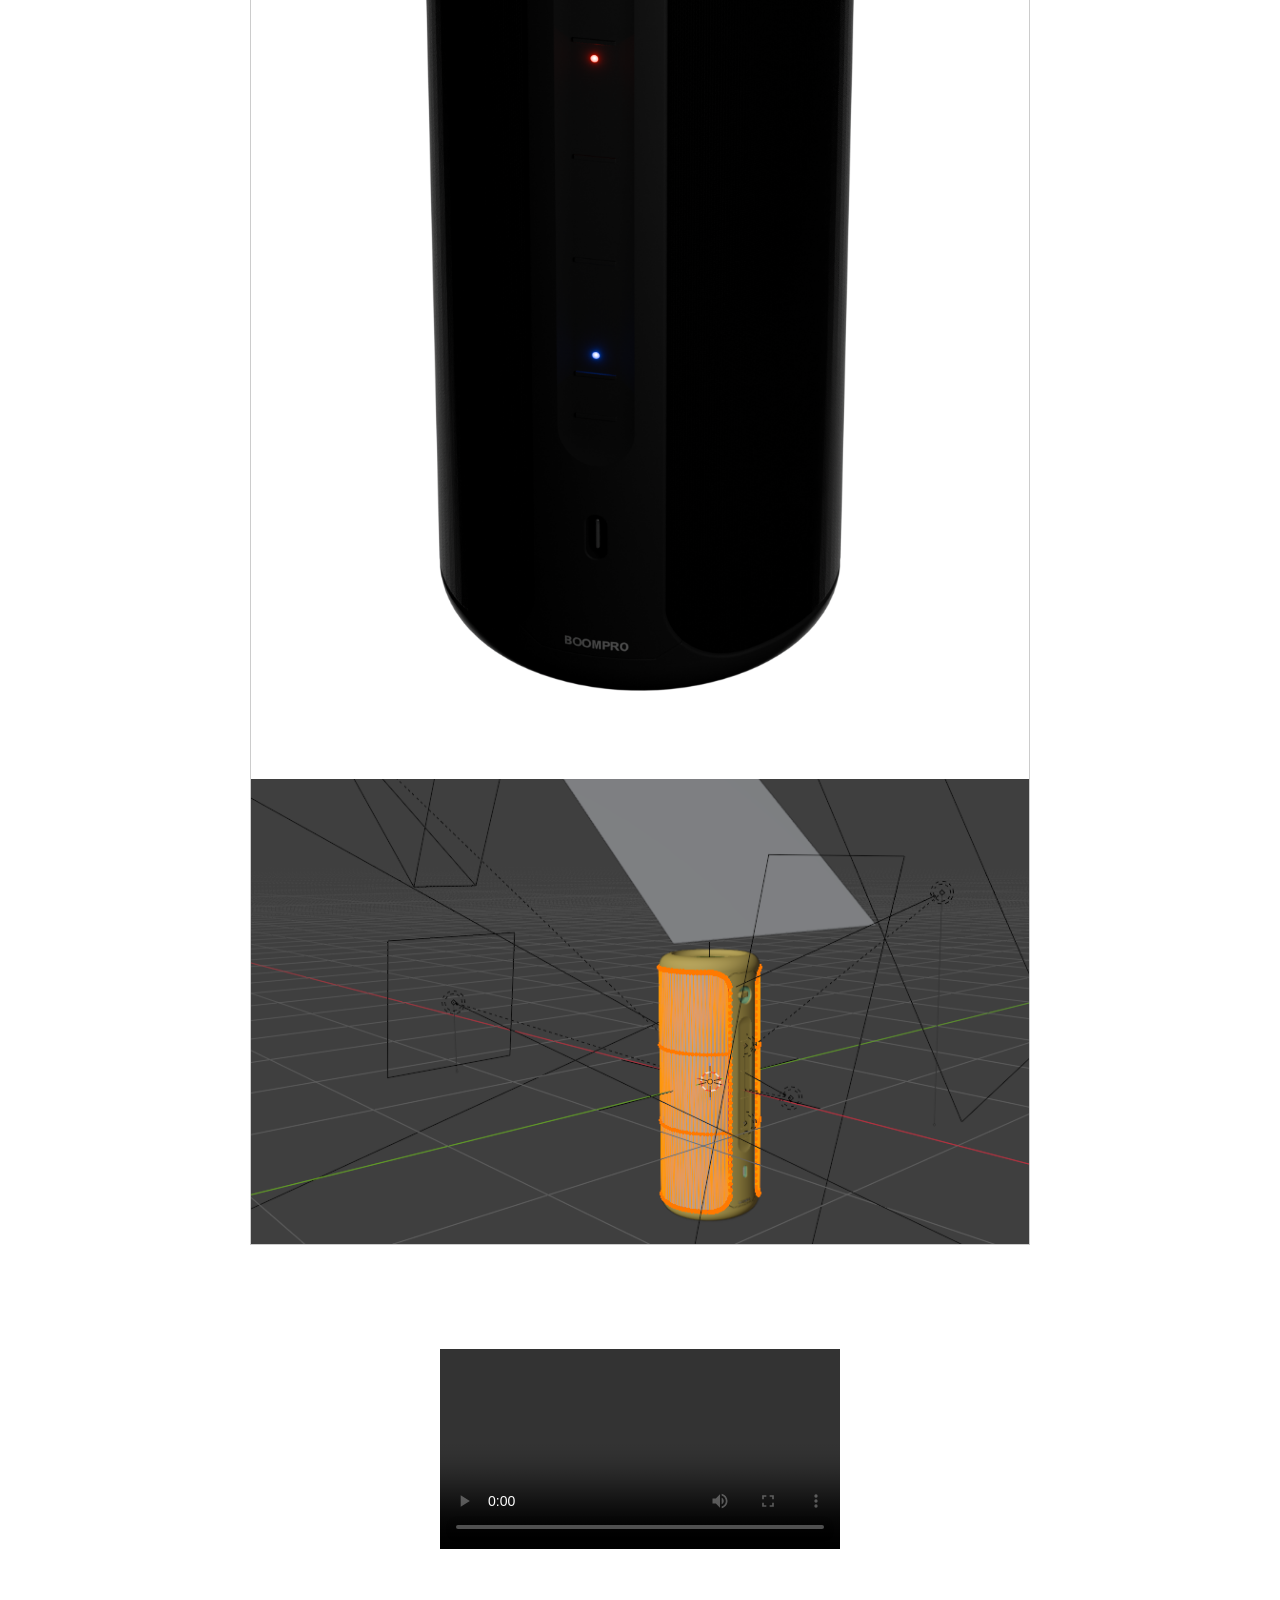
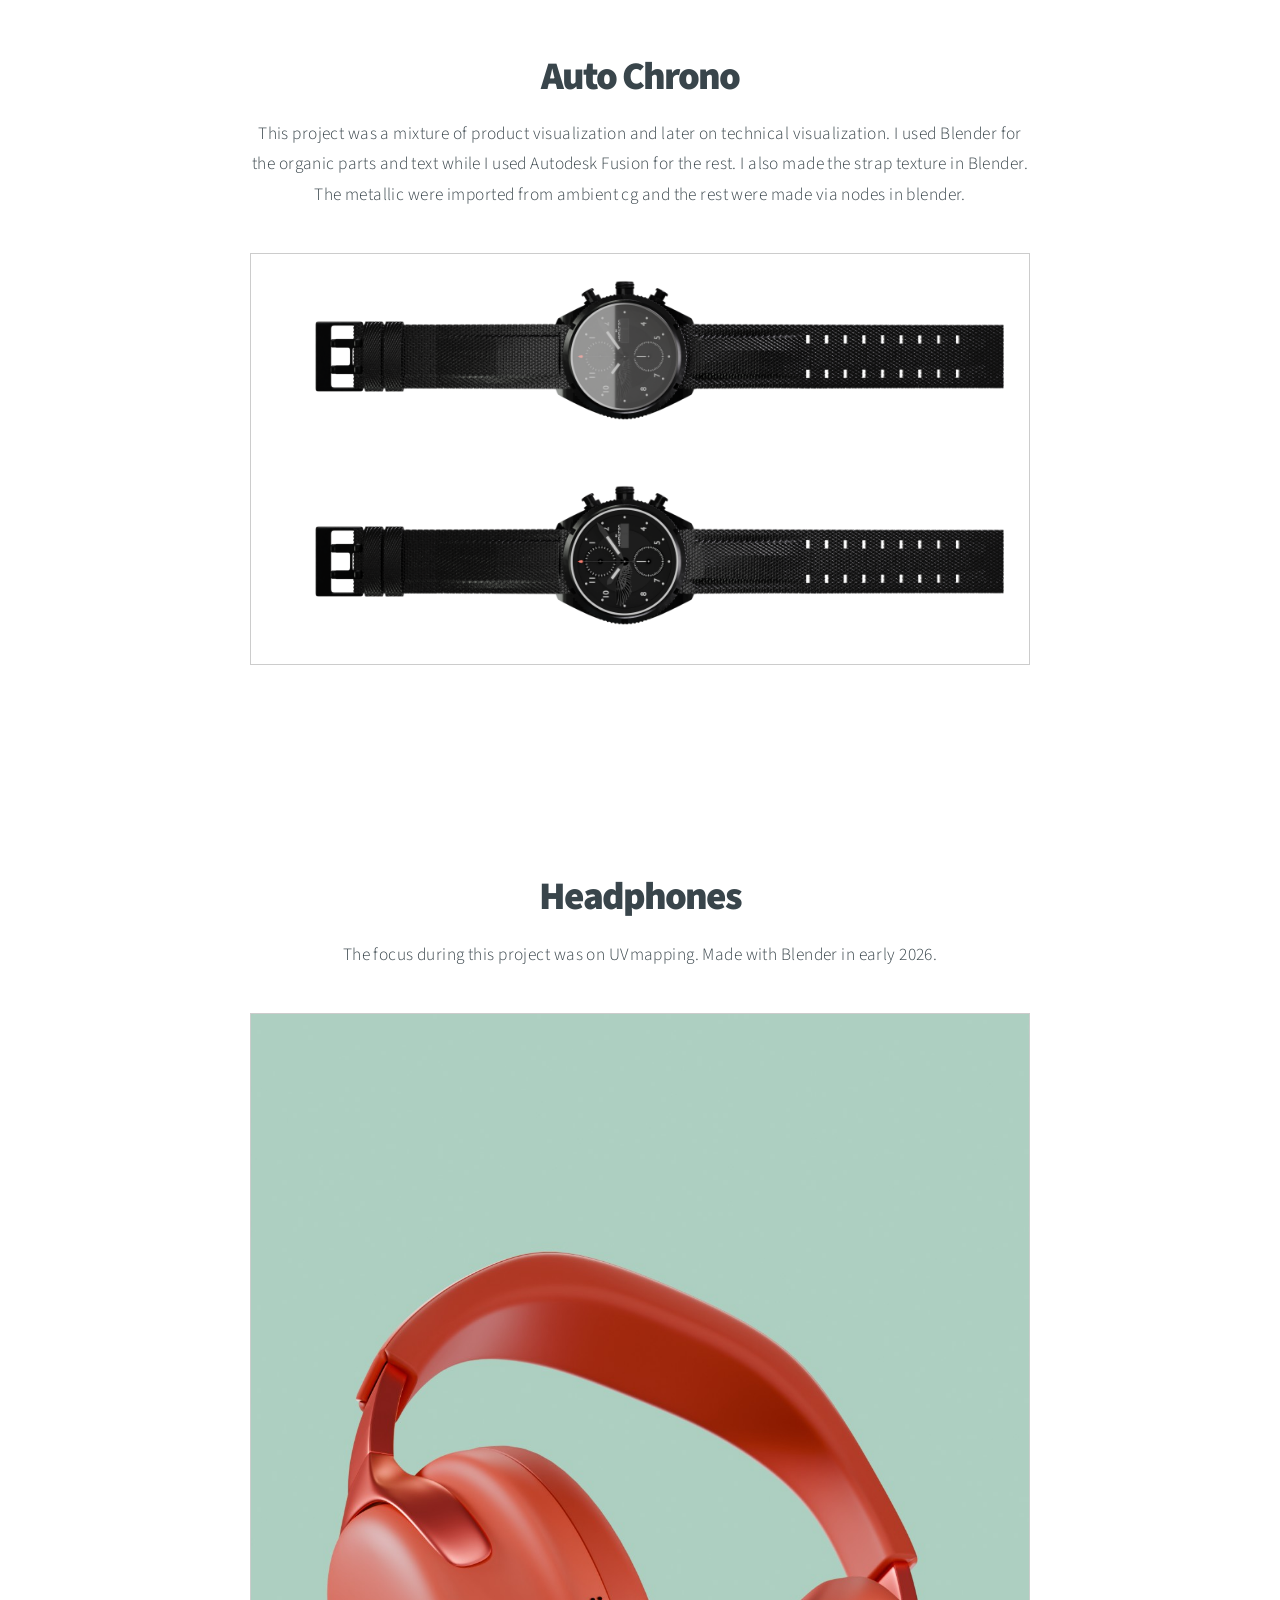
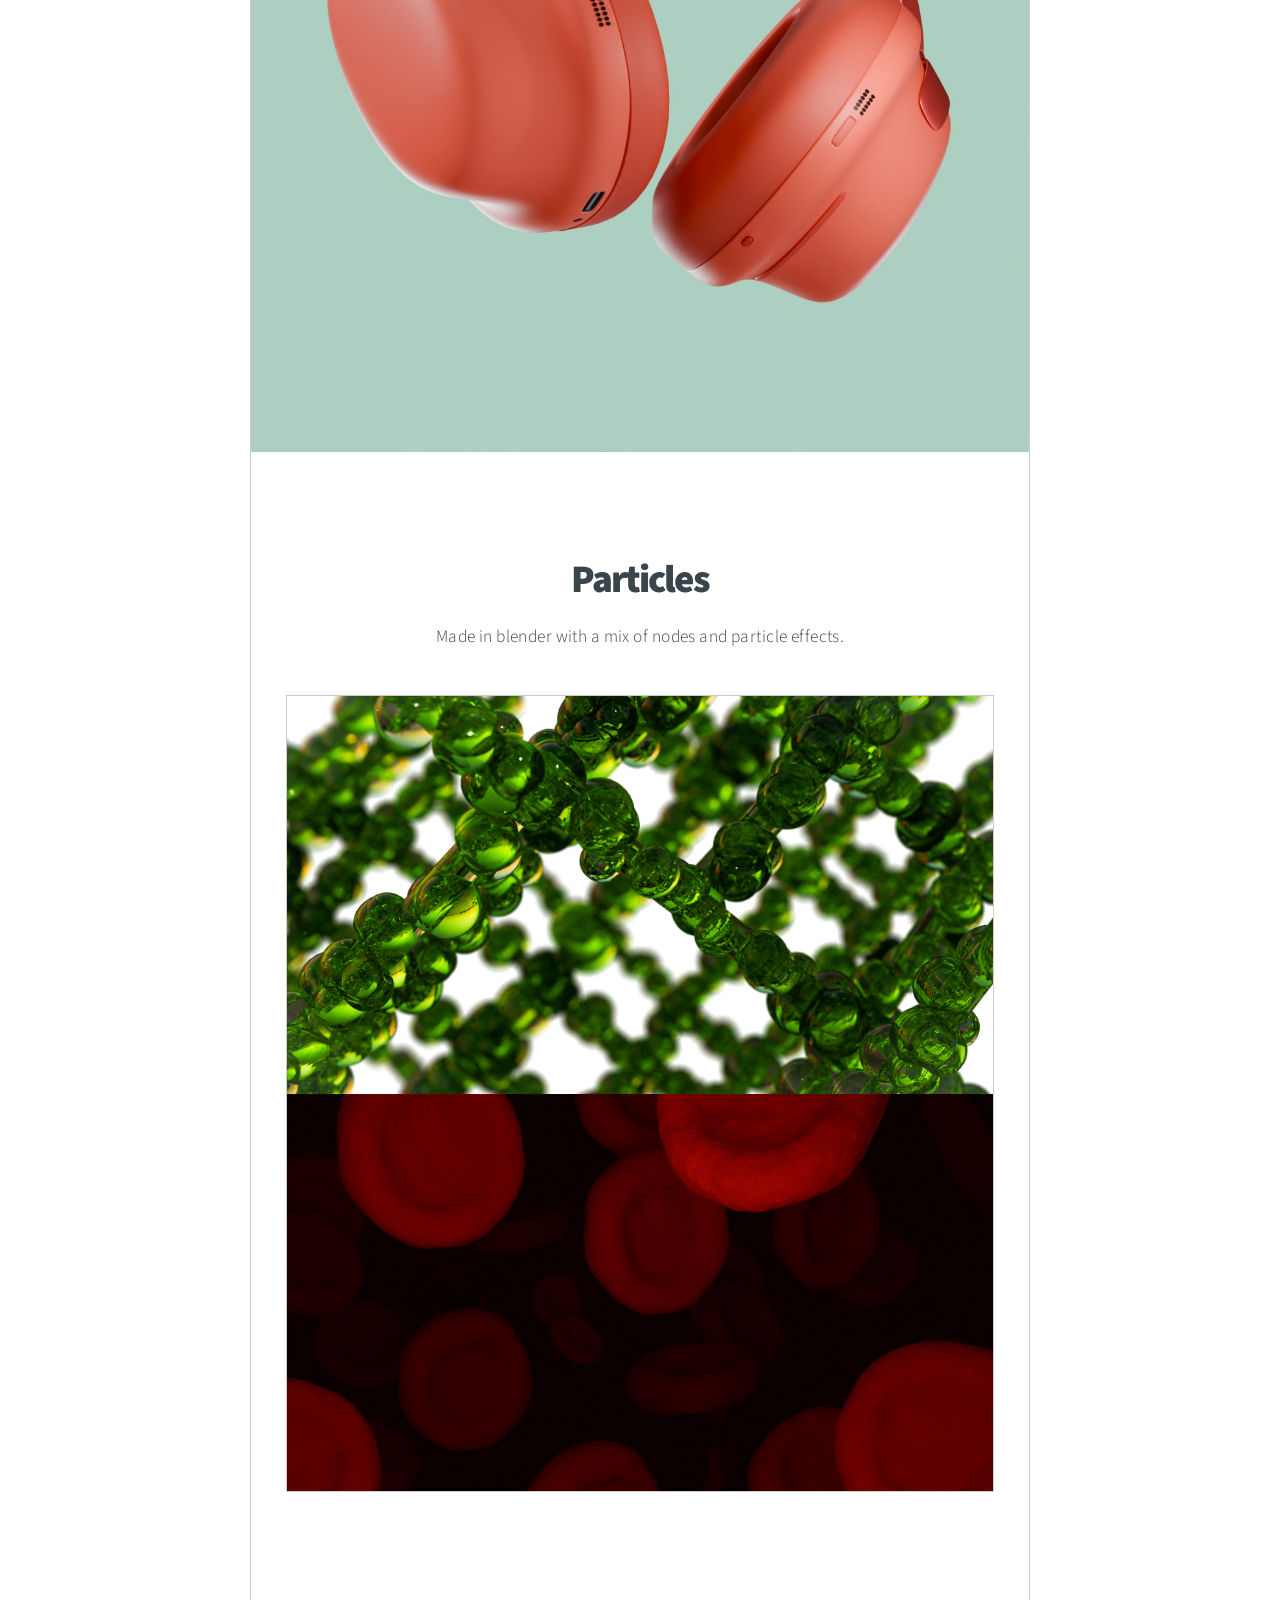
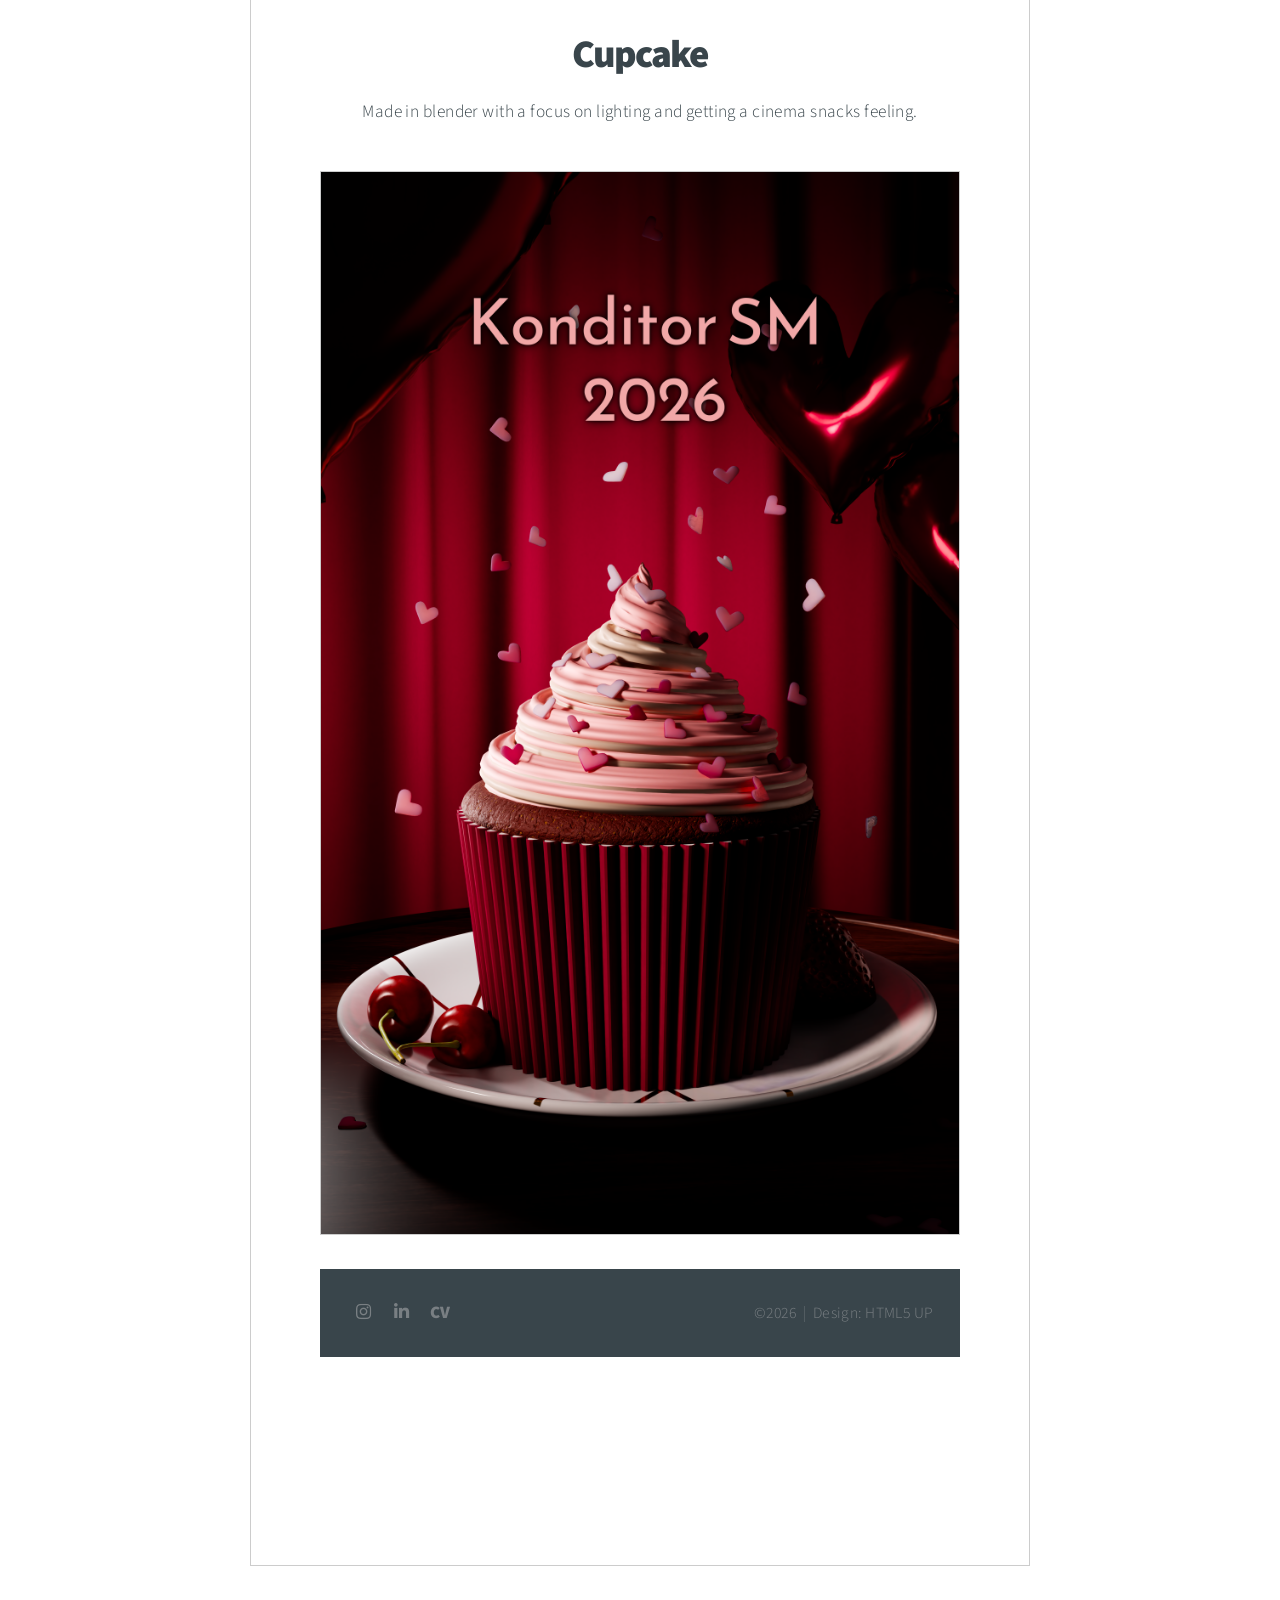
==== commit 8014f51d: "Update cg.html" ====
--- a/cg.html
+++ b/cg.html
@@ -161,6 +161,11 @@
 
 				</div>
 			</section>
+	<div class="video-container1">
+        <video controls style="width:200%; 
+                               max-width: 400px;">
+            <source type="video/mp4" src= "thumbnails/3D_thumbnails/cgstuff/progress/BoomBox_Final_Pauline_G.mp4">
+		</video></div>
 		
 				<!-- Auto Chrono -->
 			<section id="autochrono" class="main style3 primary">
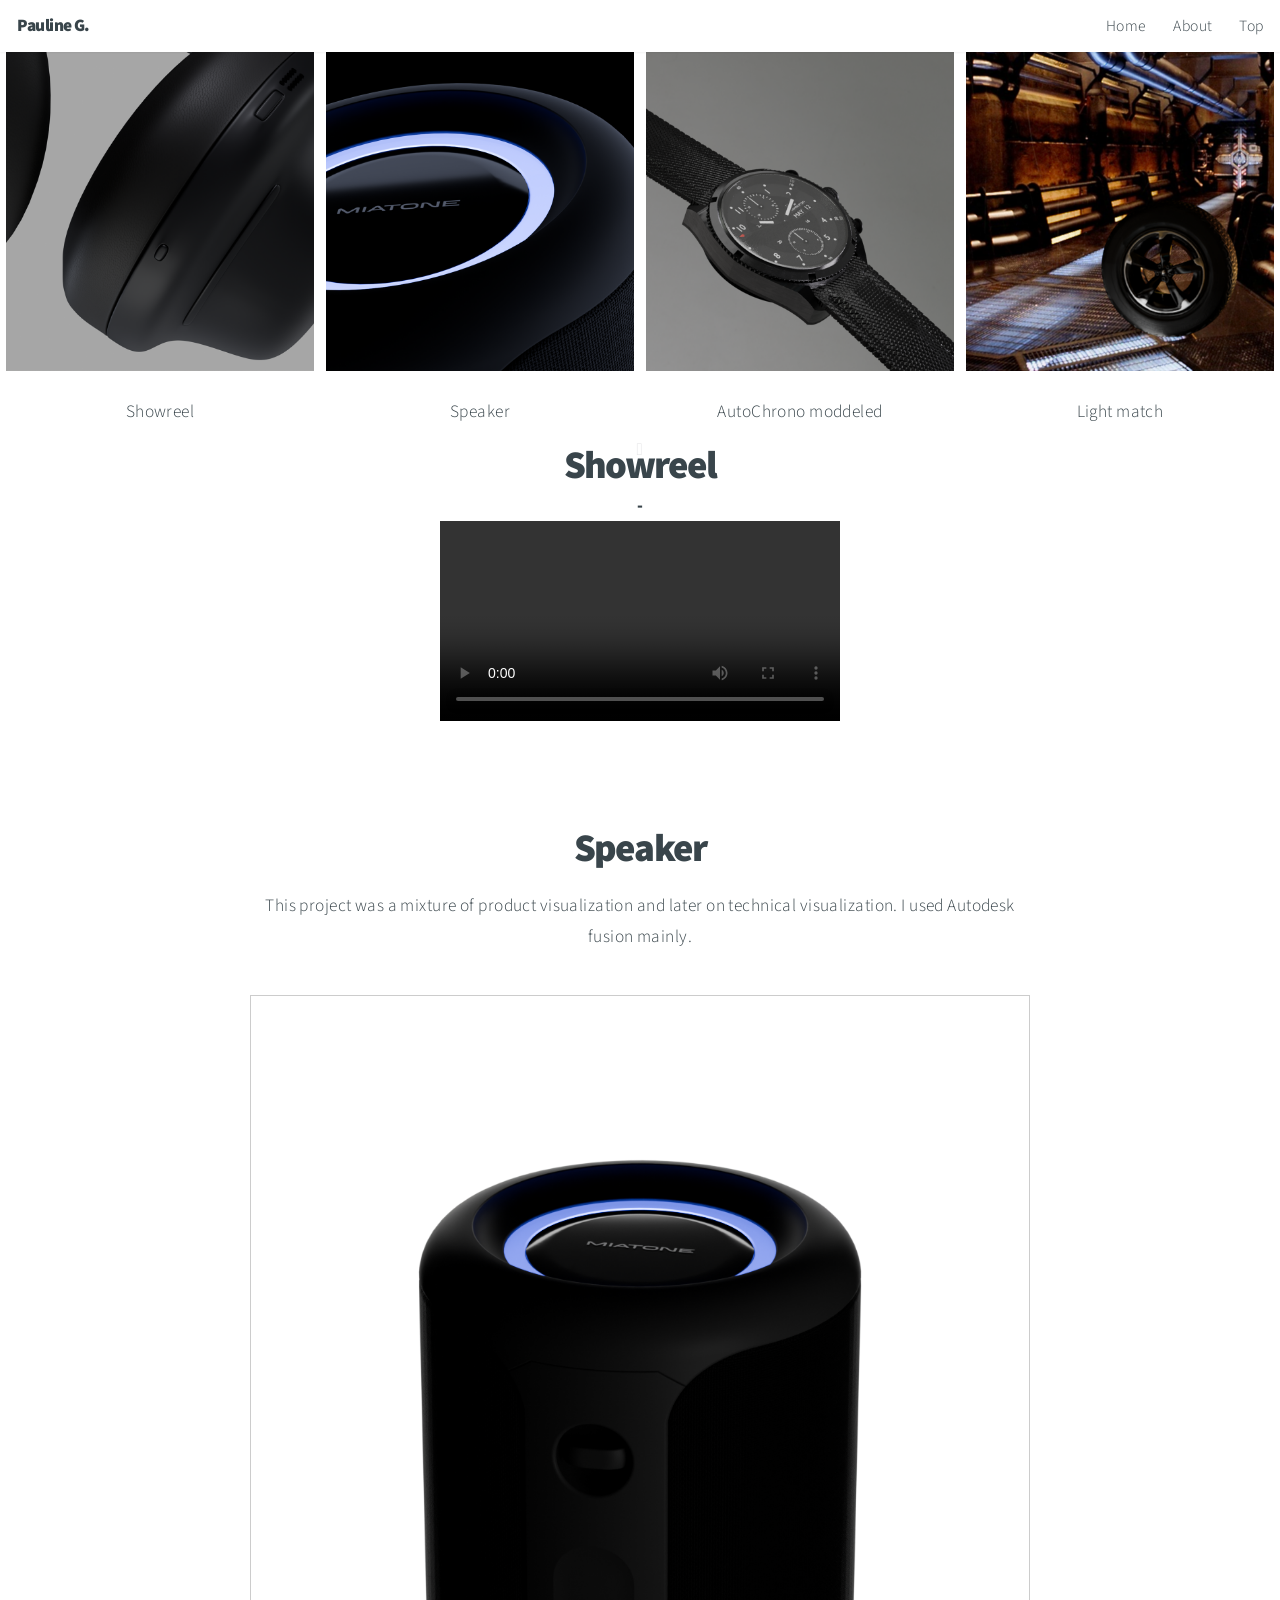
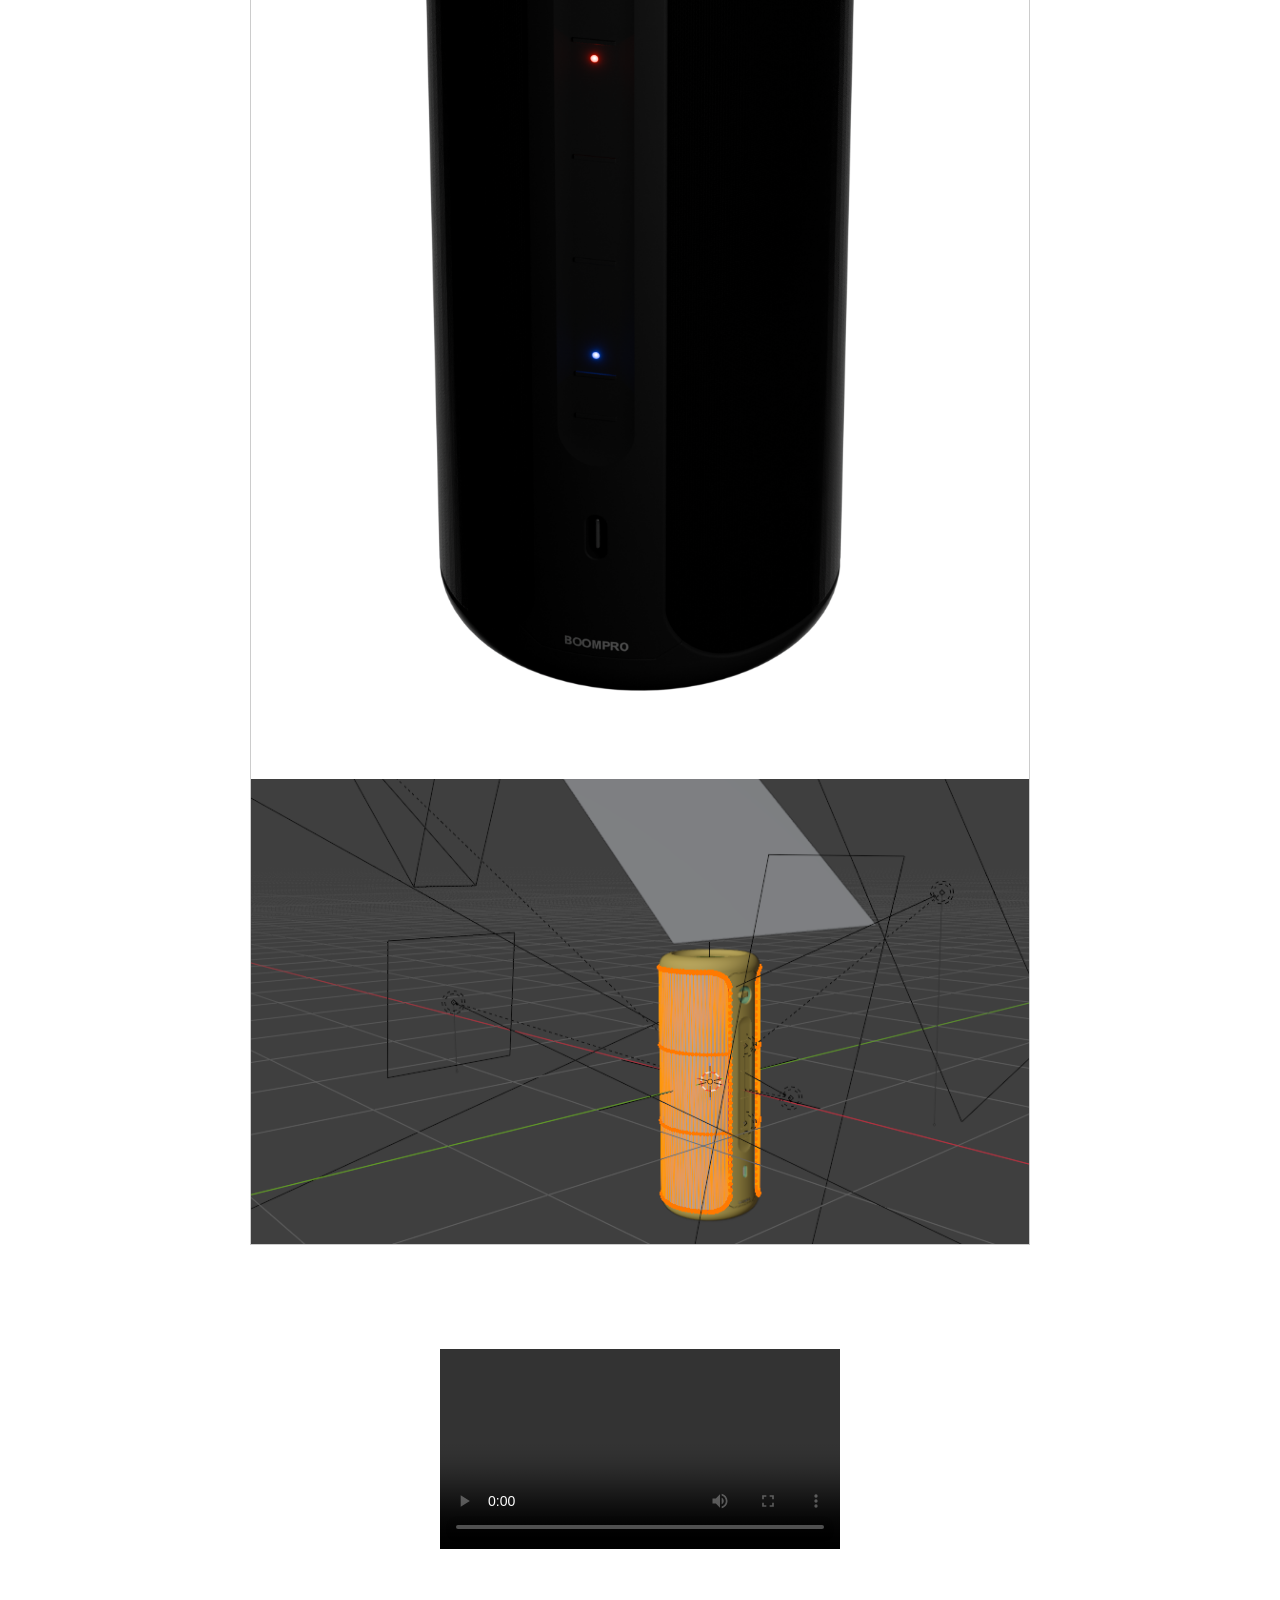
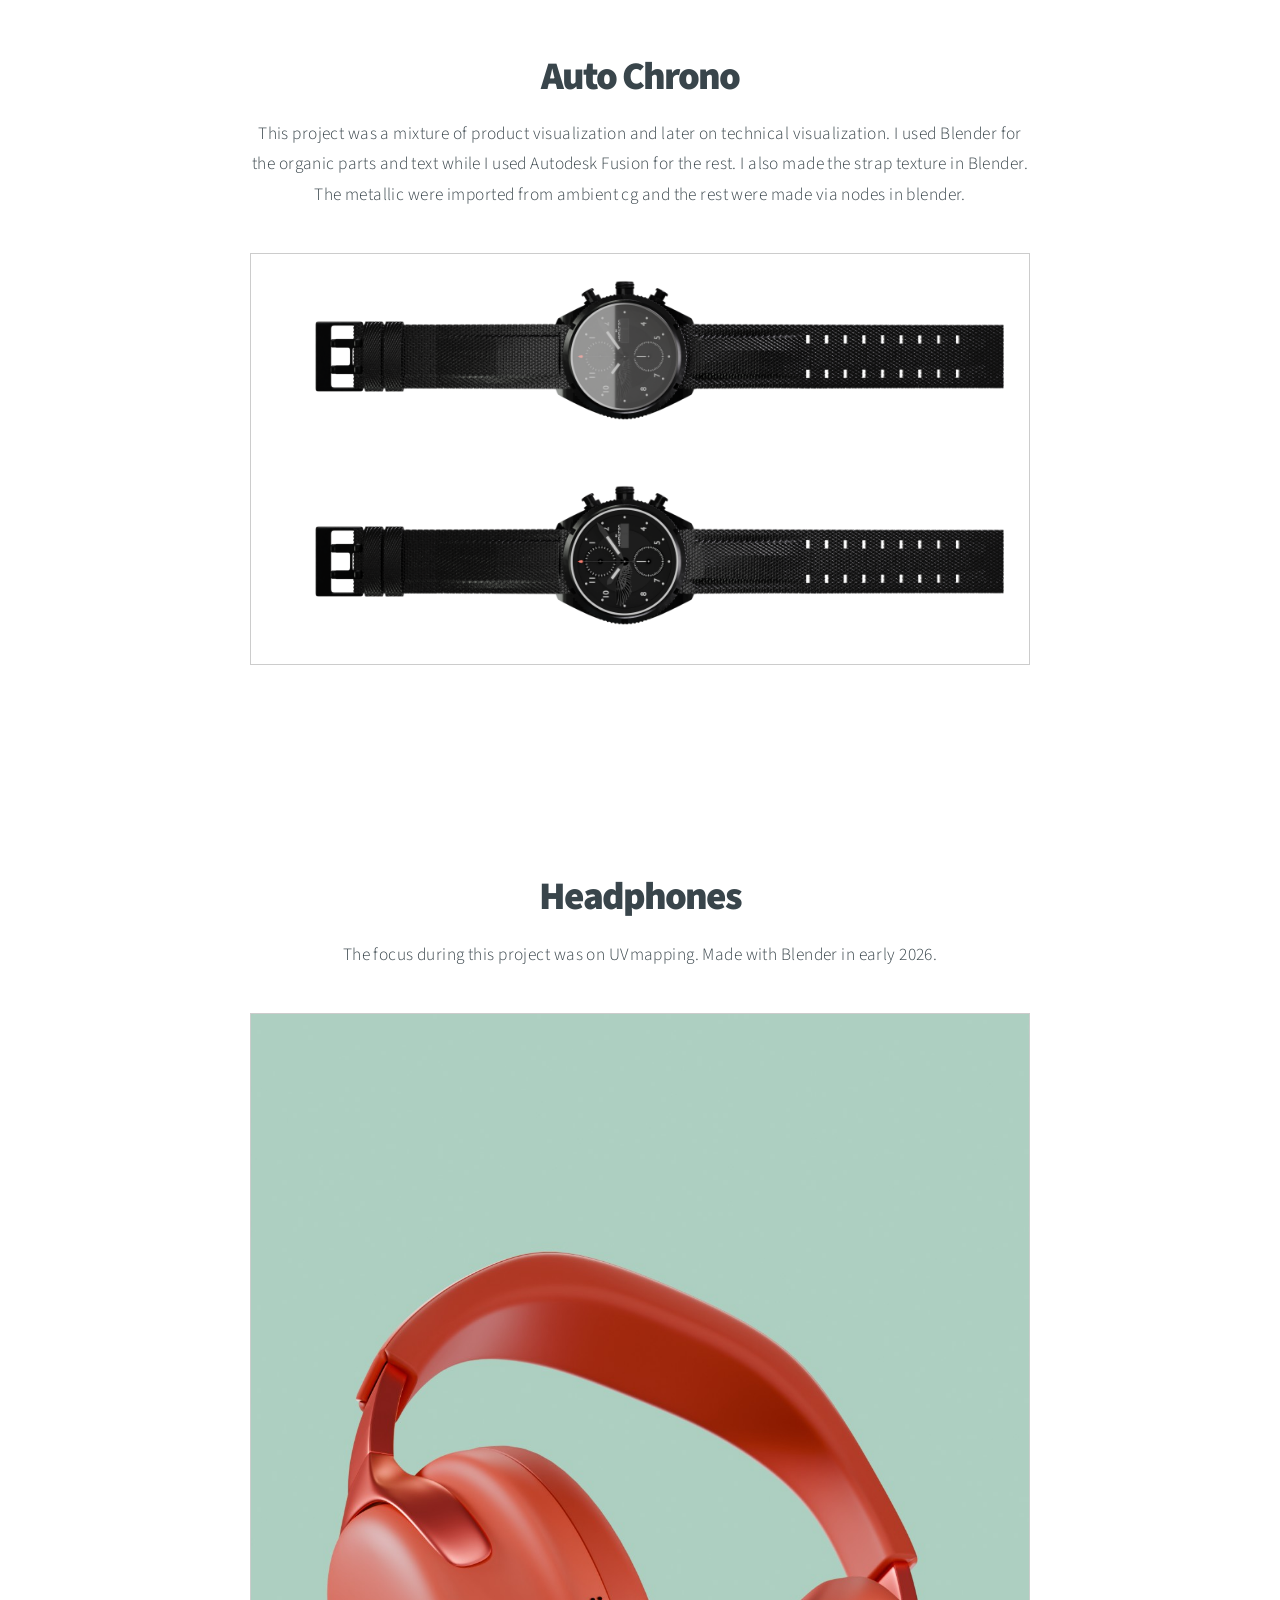
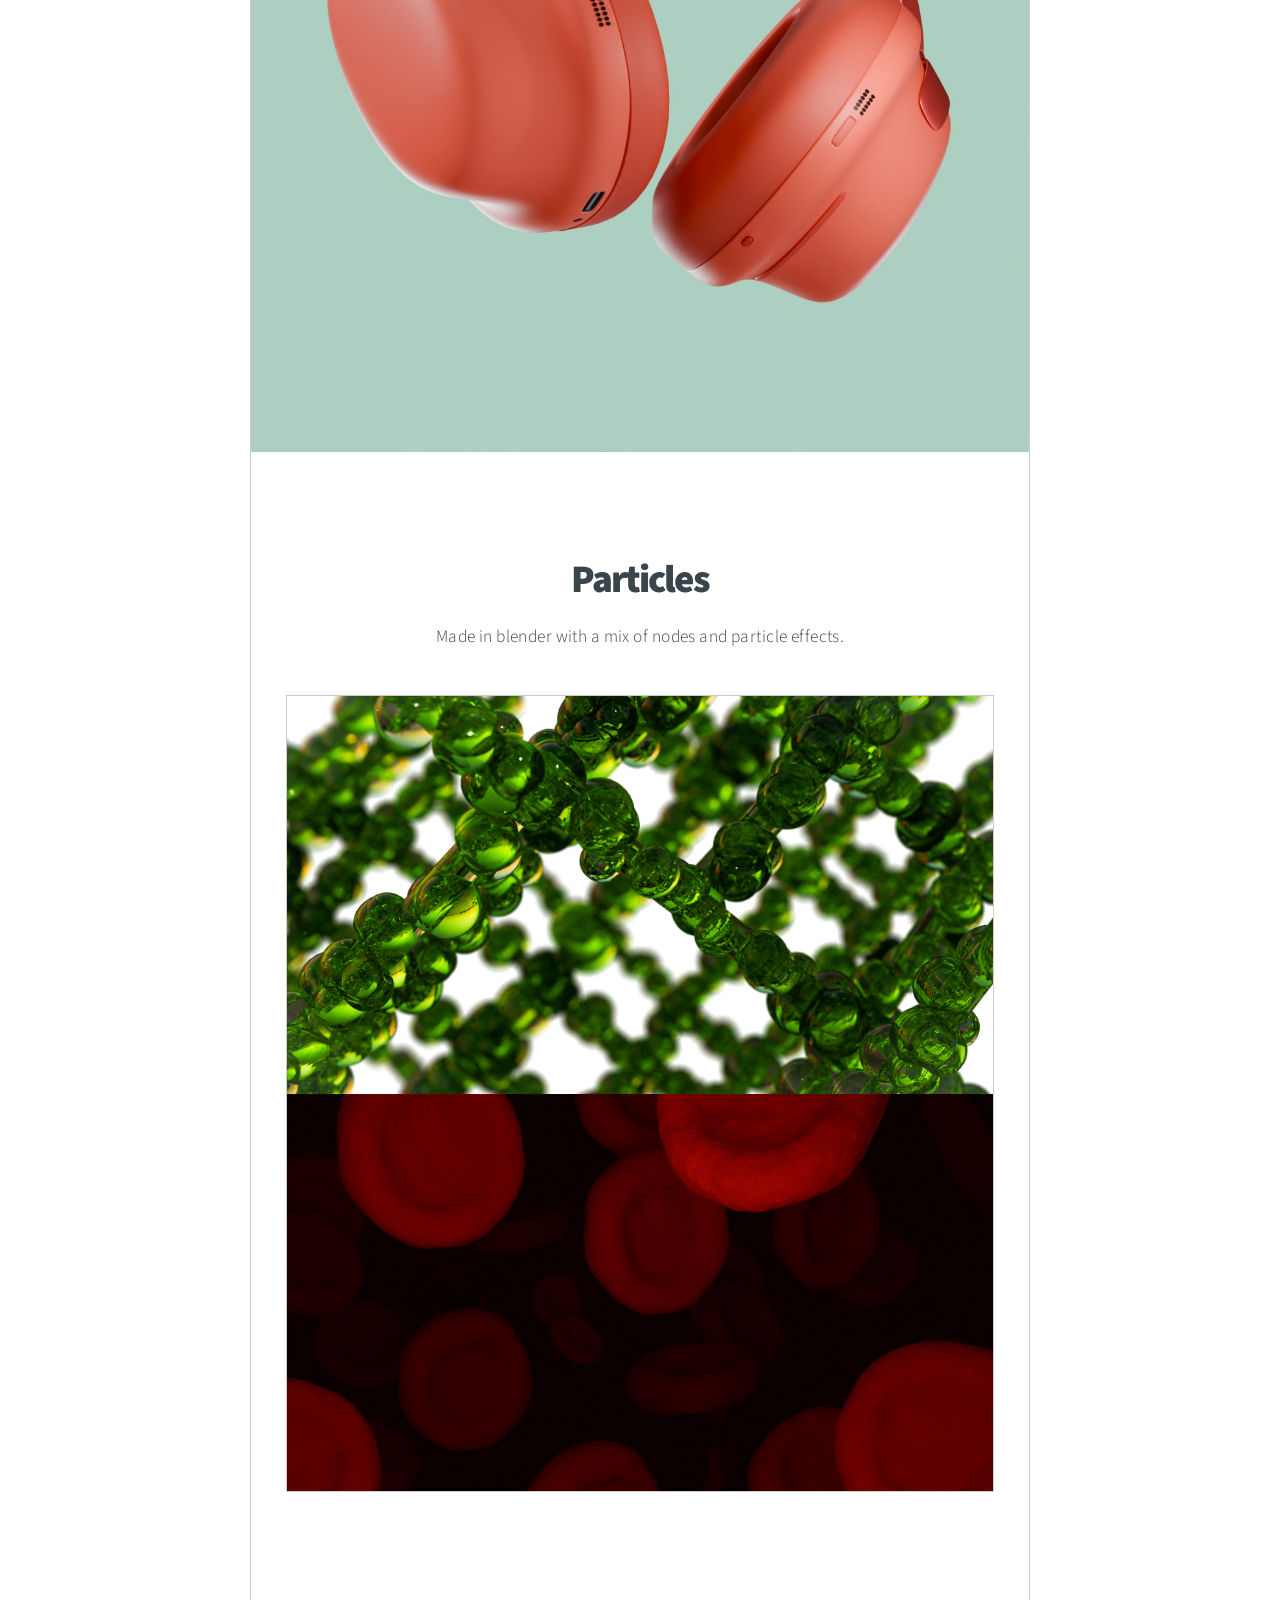
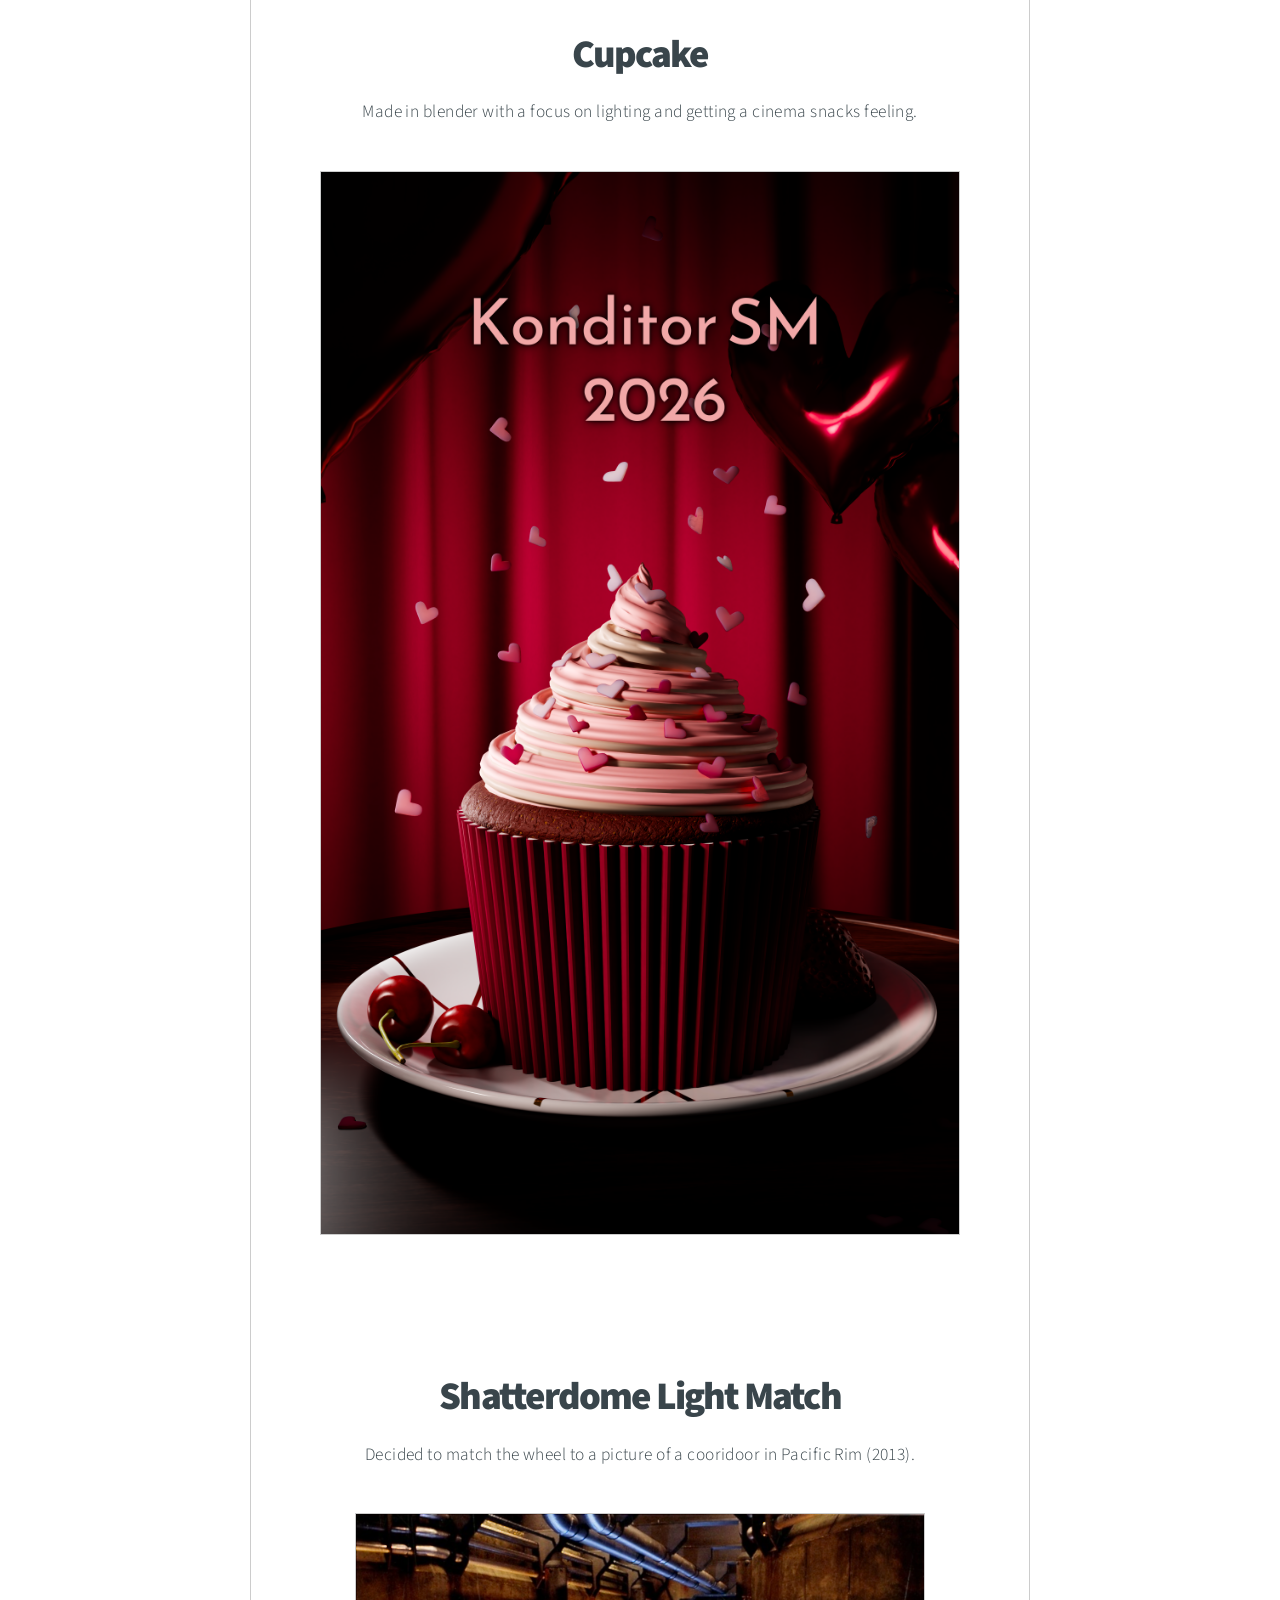
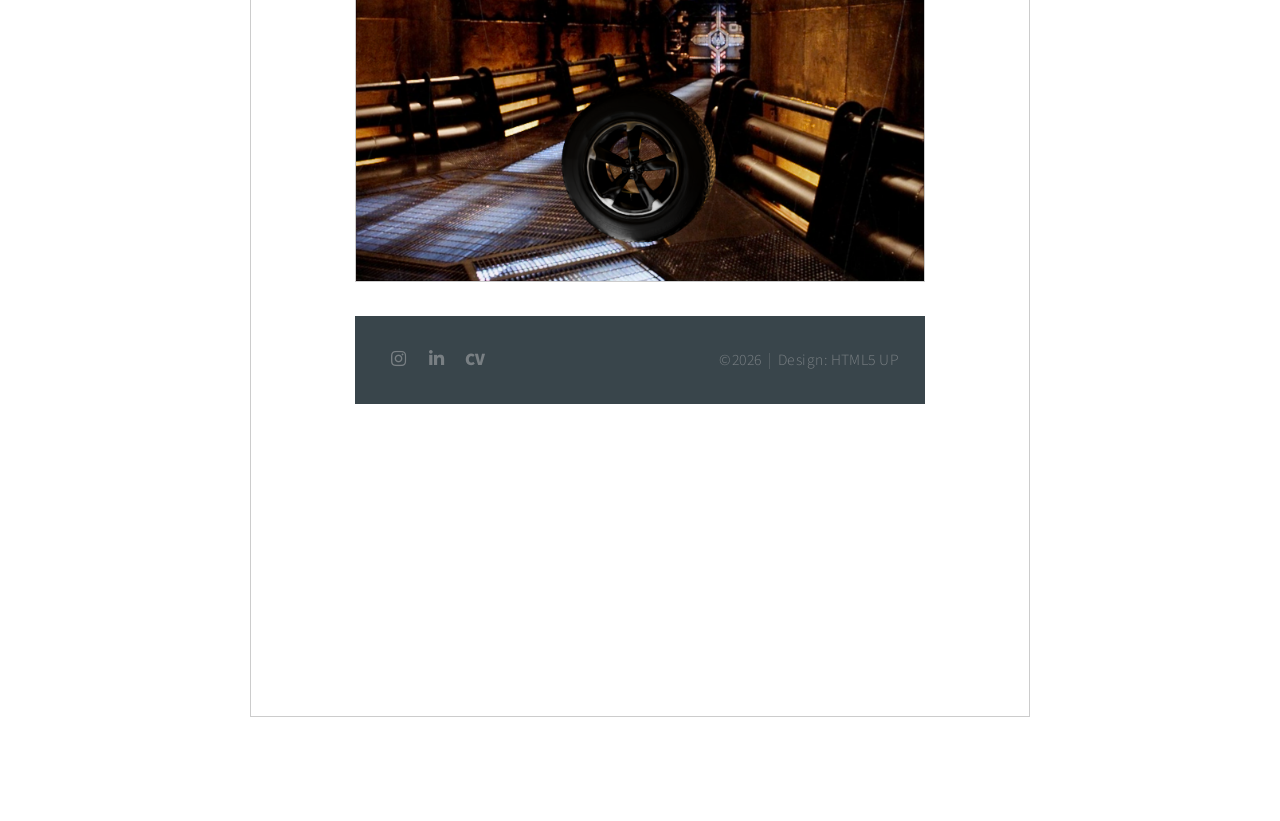
==== commit 07333def: "Update cg.html" ====
--- a/cg.html
+++ b/cg.html
@@ -83,7 +83,7 @@
 				
 						<li><a href="https://paulinecgdesign.github.io/pgportfolio/">Home</a></li>
 						<li><a href="https://paulinecgdesign.github.io/pgportfolio/#two">About</a></li>
-						<li><a href="#showreel">Top</a></li>
+						<li><a href="#header">Top</a></li>
 					</ul>
 				</nav>
 			</header>
@@ -118,10 +118,10 @@
 
 <div class="responsivet">
   <div class="galleryt">
-    <a target="_blank" href="#headphones">
-      <img src="thumbnails/3D_thumbnails/square/headphones_coloresquare.png" alt="Headphones">
-    </a>
-    <div class="desc">Headphones</div>
+    <a target="_blank" href="#shatterdome">
+      <img src="thumbnails/3D_thumbnails/square/shaterdome_cooridoor_pg.png" alt="Cooridoor">
+    </a>
+    <div class="desc">Light match</div>
   </div>
 </div>
 
@@ -232,6 +232,21 @@
 							
 						</div>
 
+					<!-- Shatterdome -->
+			<section id="shatterdome" class="main style3 primary">
+				<div class="content">
+					<header>
+						<h2>Shatterdome Light Match</h2>
+						<p>Decided to match the wheel to a picture of a cooridoor in Pacific Rim (2013).</p>
+					</header>
+					
+				<!-- Gallery  -->
+						<div class="gallery">
+								<a href="thumbnails/3D_thumbnails/square/Cmatch_Shatterdome_Pauline_G.png" class="image fit"><img src="thumbnails/3D_thumbnails/square/Cmatch_Shatterdome_Pauline_G.png" title="shatterdome coridoor" alt="Cmatch" /></a>
+							
+							
+						</div>
+
 
 		<!-- Footer -->
 			<footer id="footer">
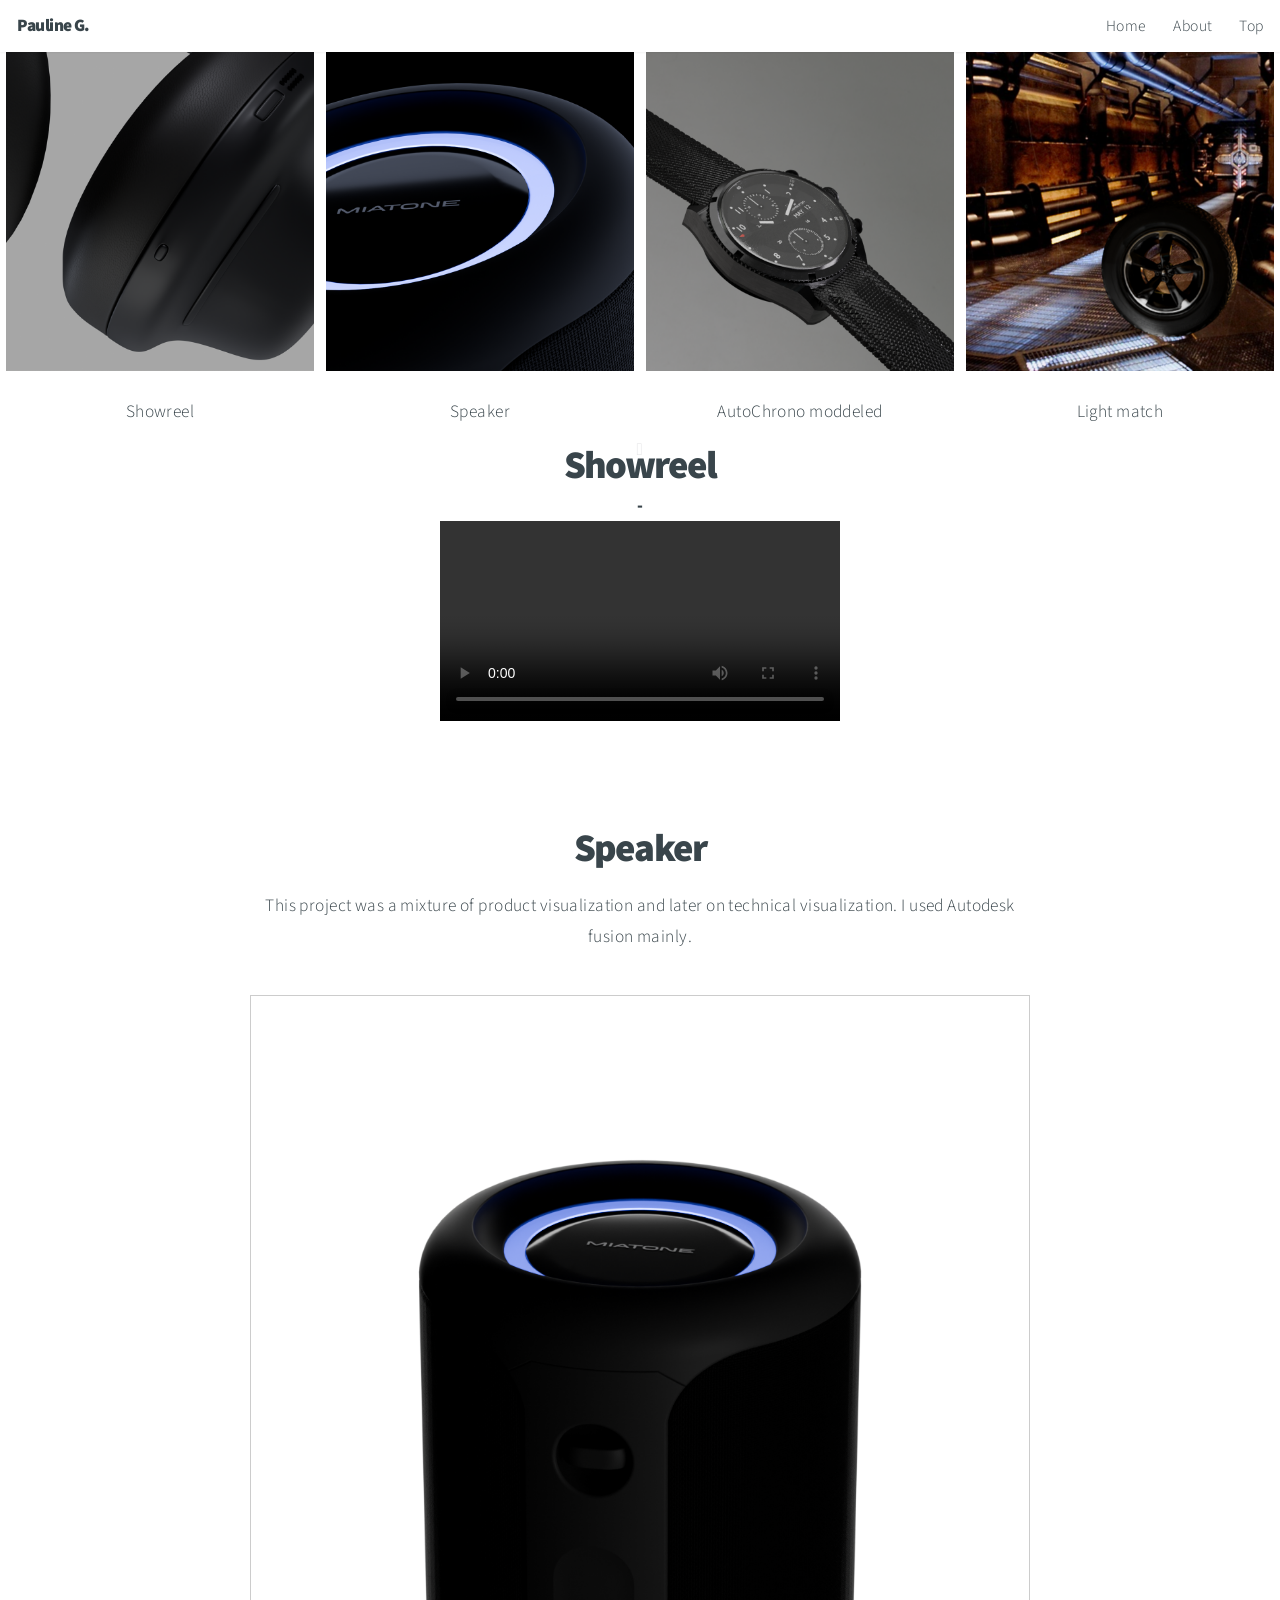
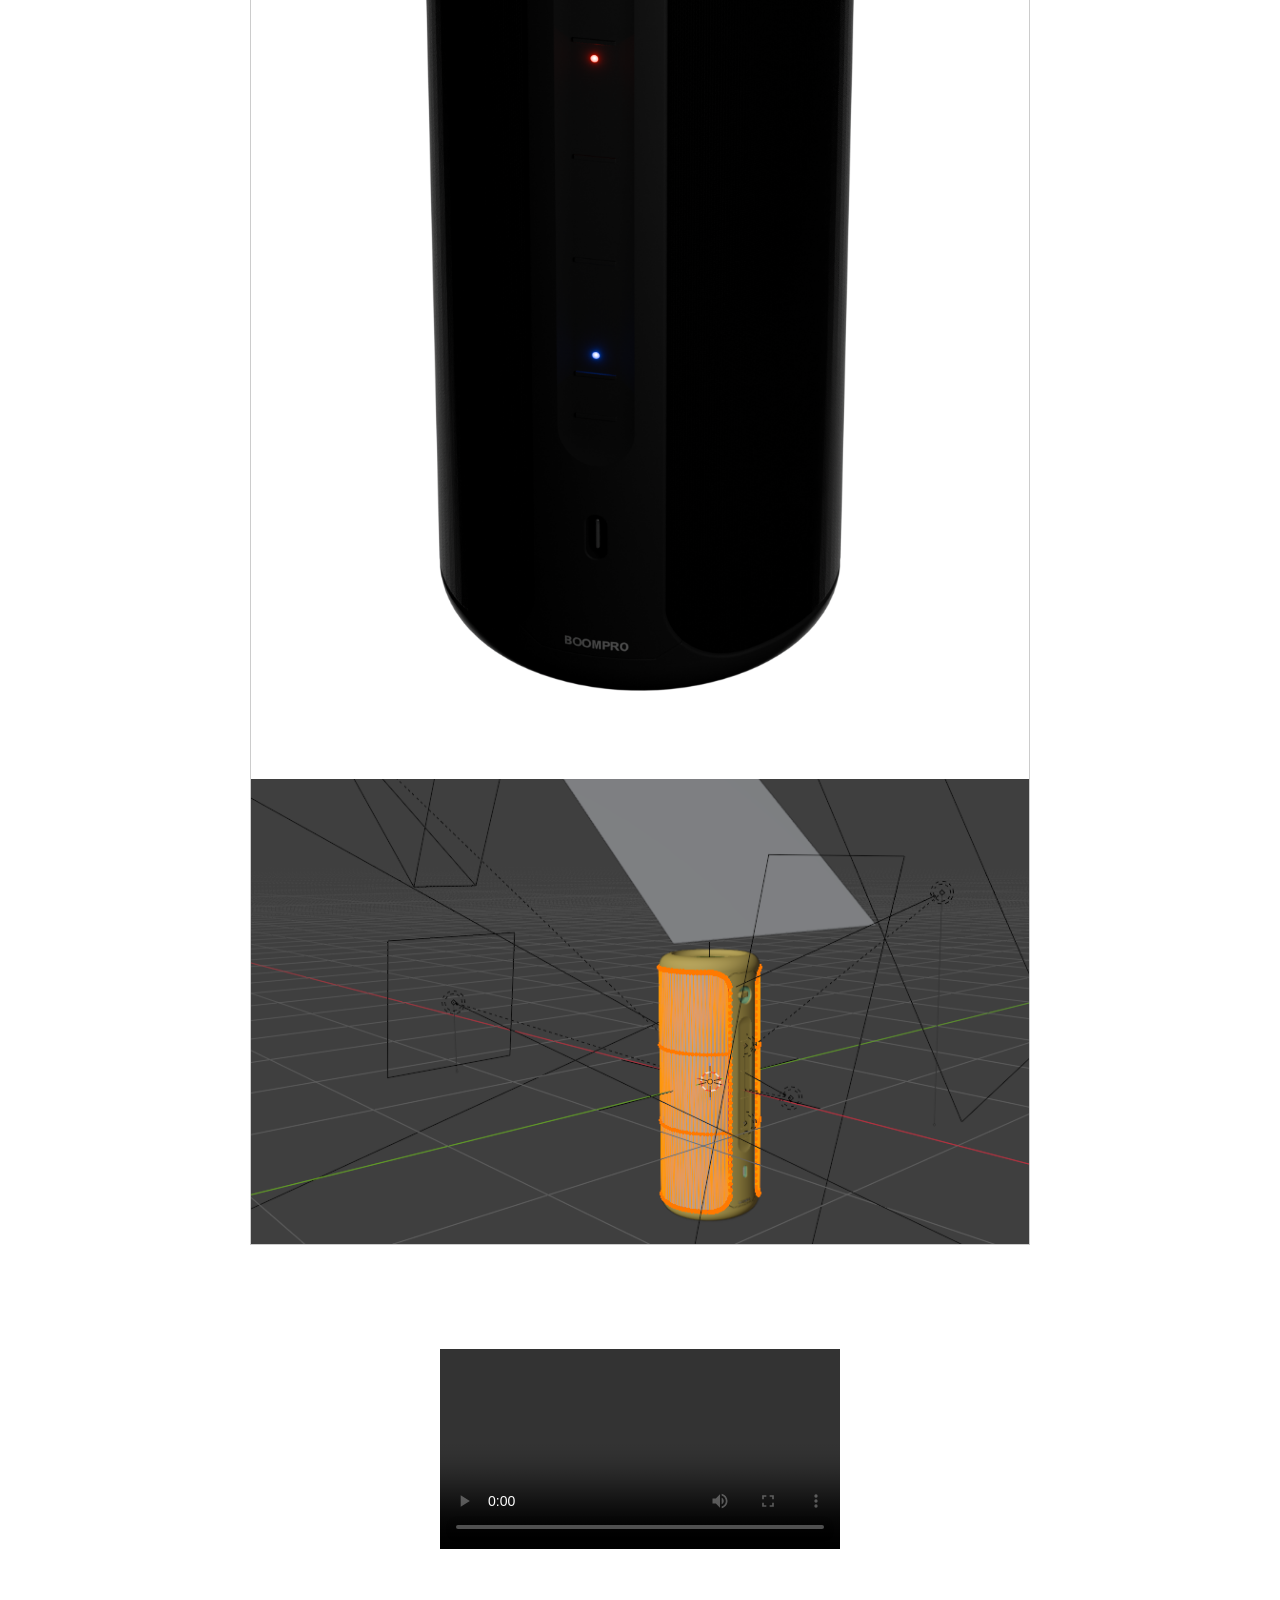
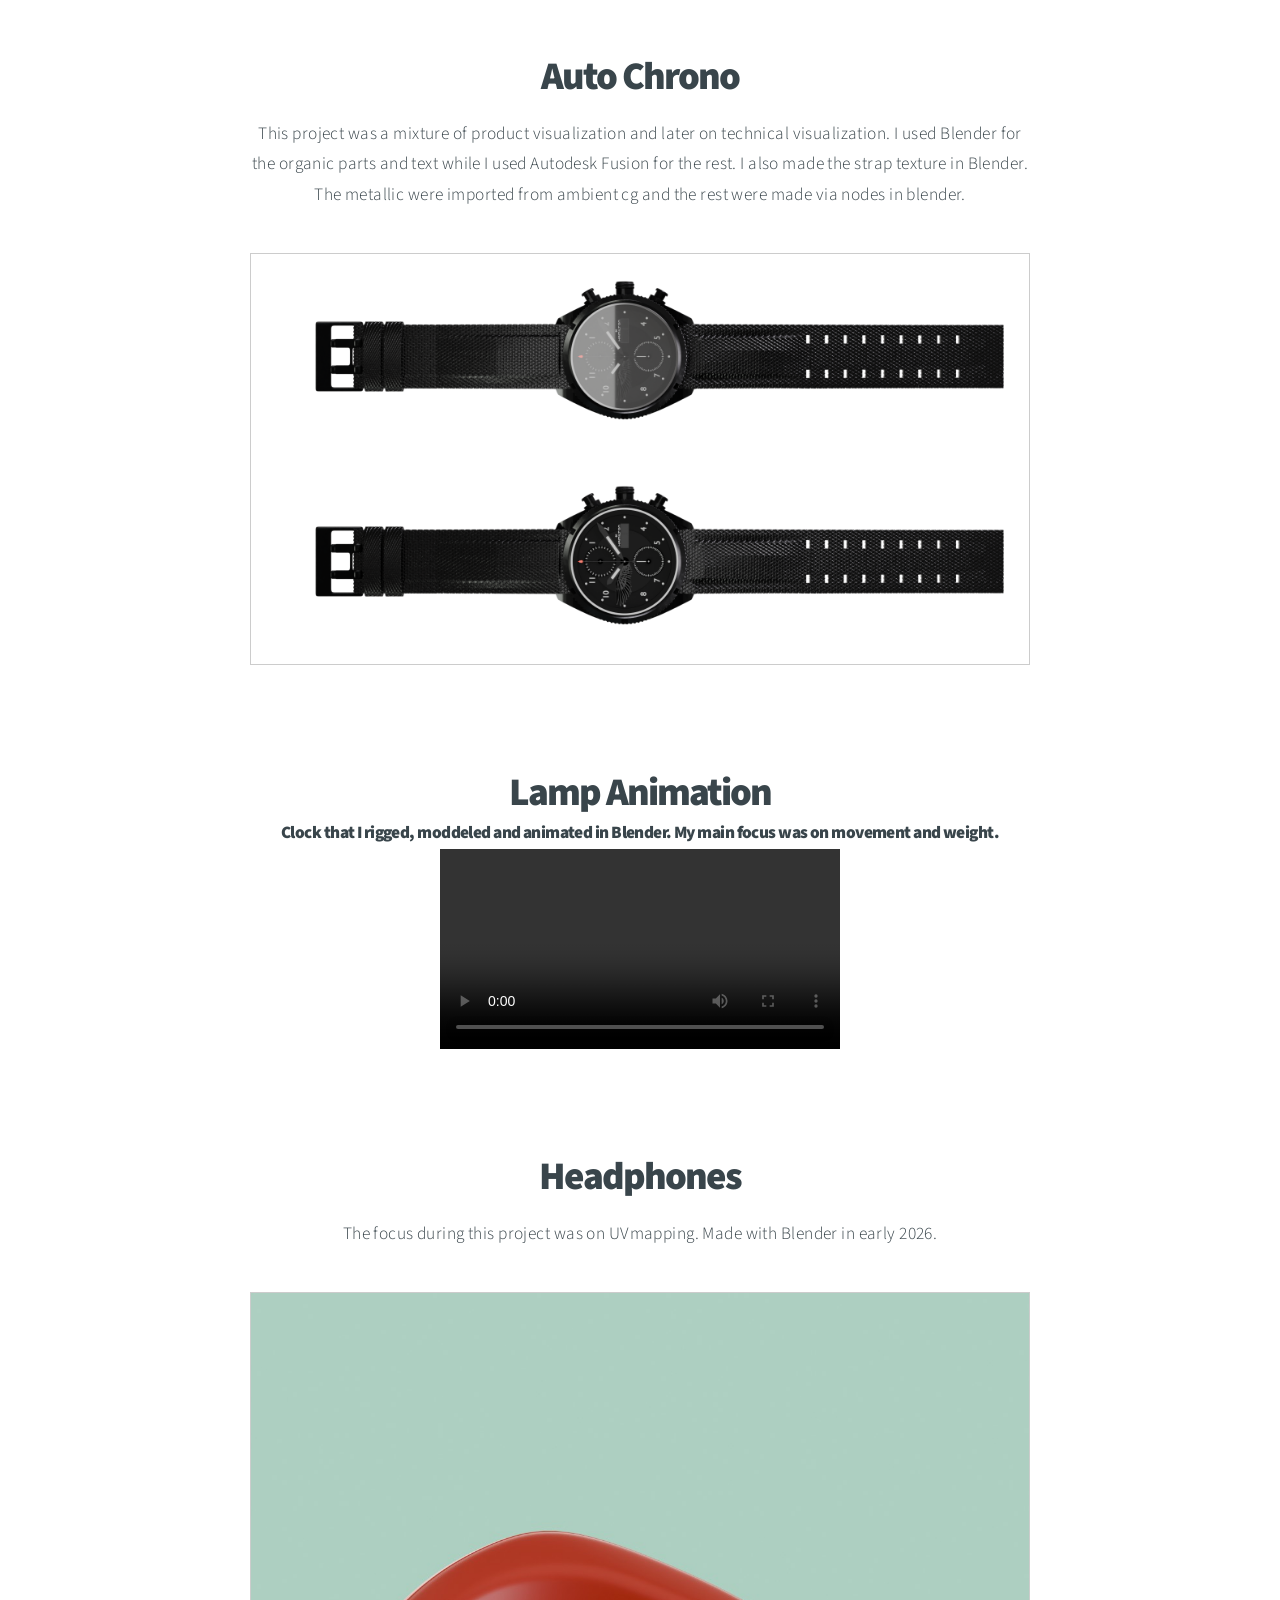
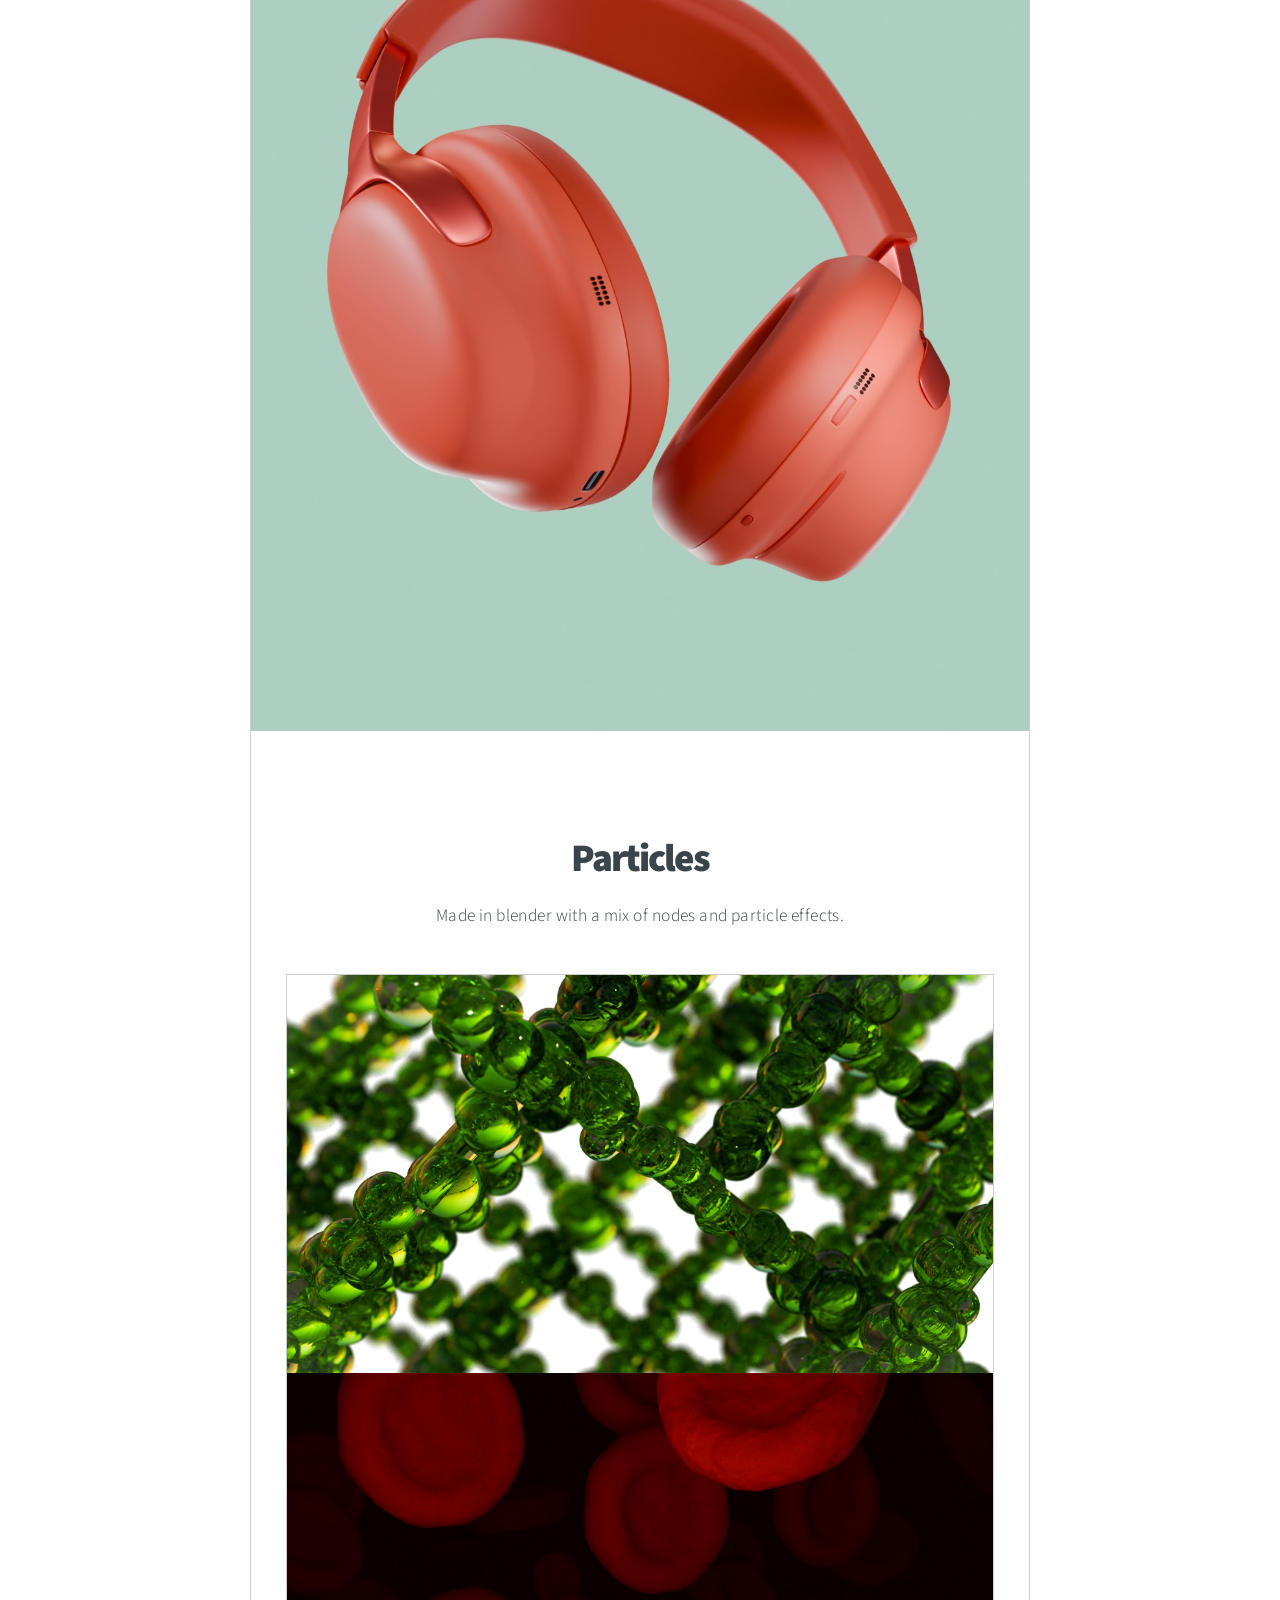
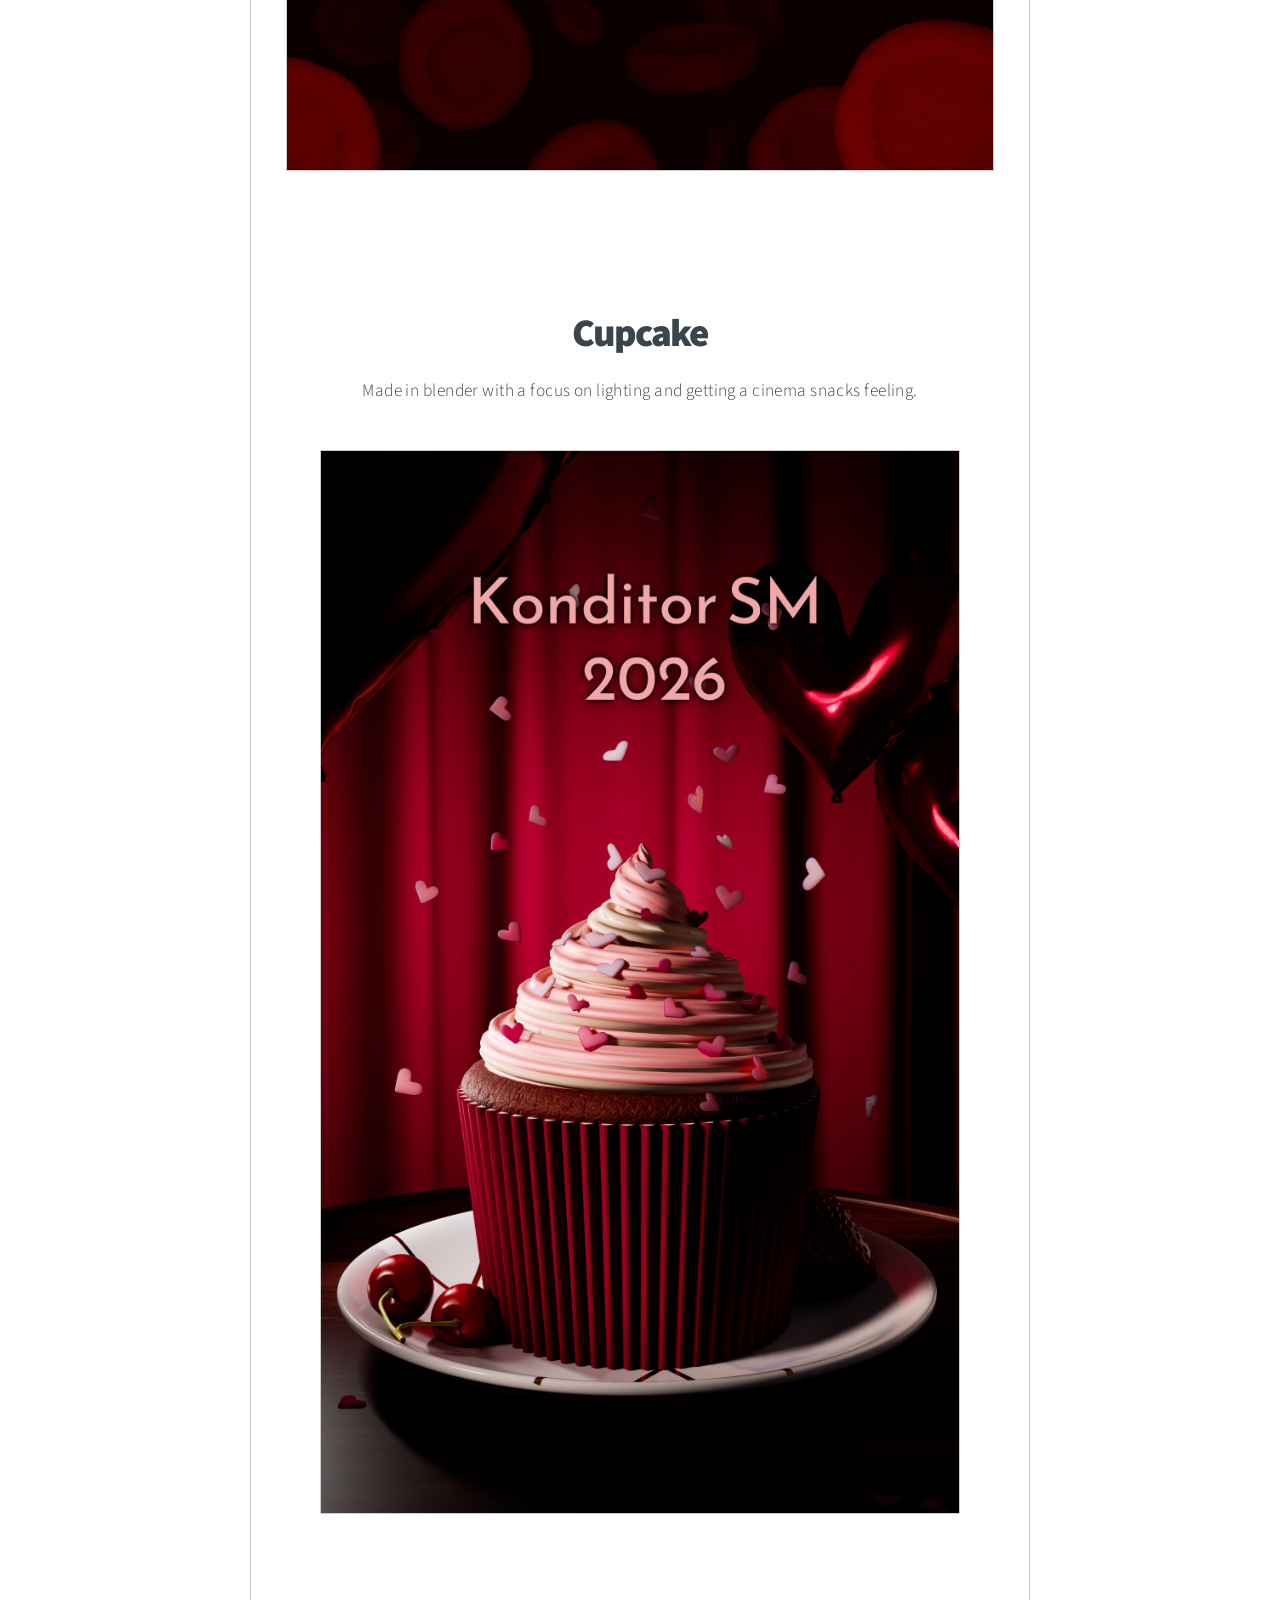
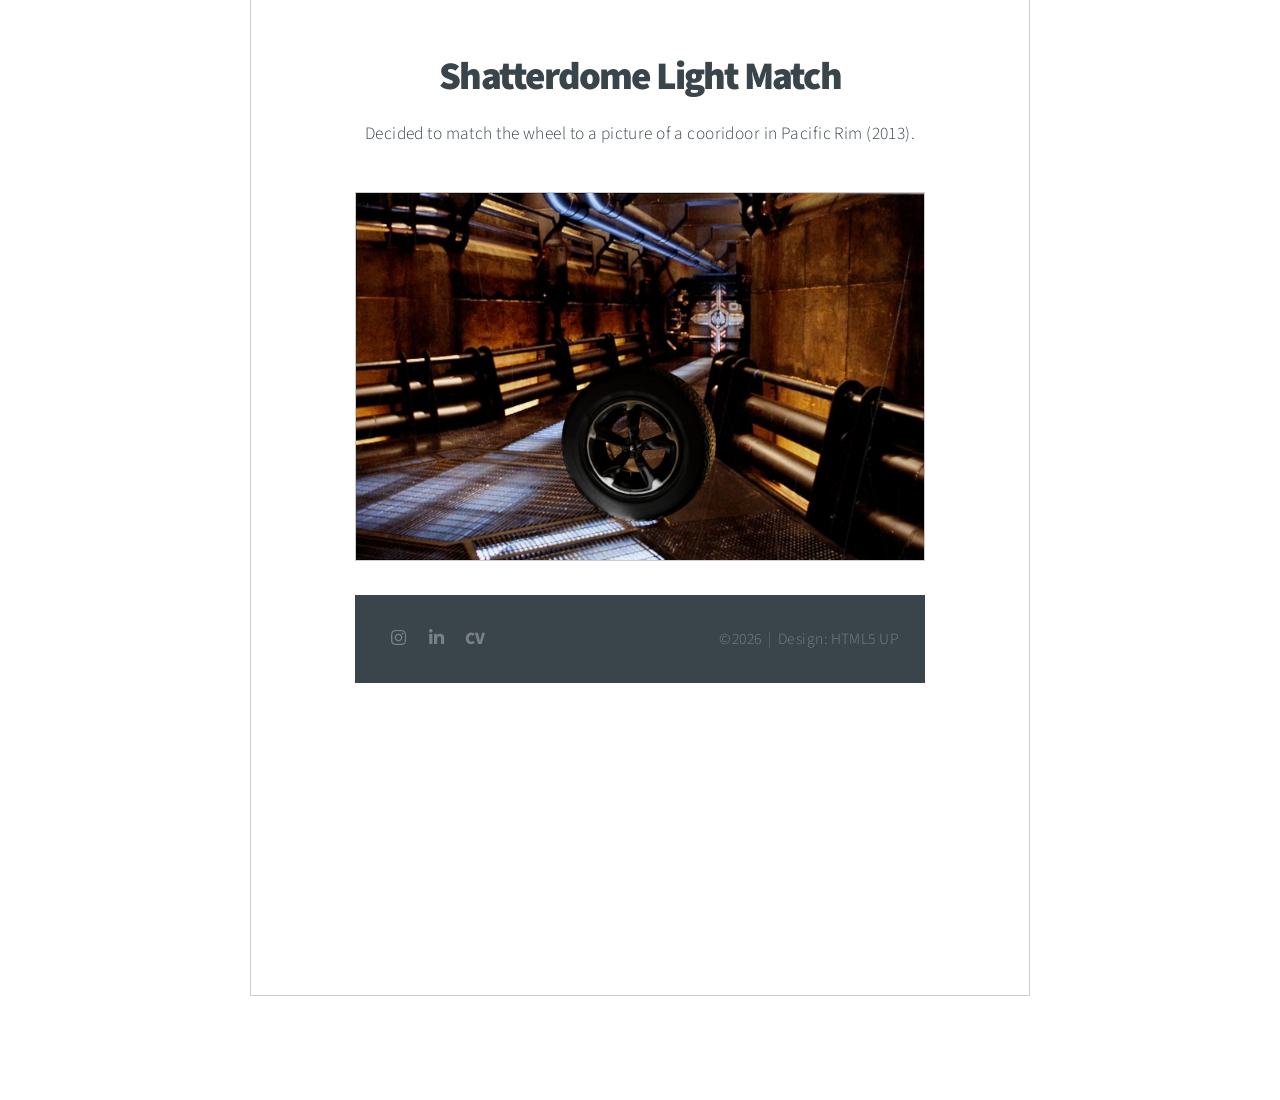
==== commit 4acc2653: "Update cg.html" ====
--- a/cg.html
+++ b/cg.html
@@ -188,6 +188,19 @@
 
 				</div>
 			</section>
+
+	<!--Lamp--->
+	<section id="lamp"></section>
+	 <div style="text-align: center;">
+        <h2>Lamp Animation</h2>
+		 <h1>Clock that I rigged, moddeled and animated in Blender. My main focus was on movement and weight.</h1>
+    </div>
+    <div class="video-container1">
+        <video controls style="width:200%; 
+                               max-width: 400px;">
+            <source type="video/mp4" src= "thumbnails/3D_thumbnails/cgstuff/video/lamp_2_render_Pauline.mp4">
+		</video></div>
+	
 	
 	<!-- Headphones -->
 			<section id="headphones" class="main style3 primary">
@@ -227,7 +240,7 @@
 					
 				<!-- Gallery  -->
 						<div class="gallery">
-								<a href="images/imgA1.pngthumbnails/3D_thumbnails/Pauline_konditorsm26_feedback1.png" class="image fit"><img src="thumbnails/3D_thumbnails/Pauline_konditorsm26_feedback1.png" title="Konditorsm 2026" alt="Cupcake" /></a>
+								<a href="thumbnails/3D_thumbnails/Pauline_konditorsm26_feedback1.png" class="image fit"><img src="thumbnails/3D_thumbnails/Pauline_konditorsm26_feedback1.png" title="Konditorsm 2026" alt="Cupcake" /></a>
 							
 							
 						</div>
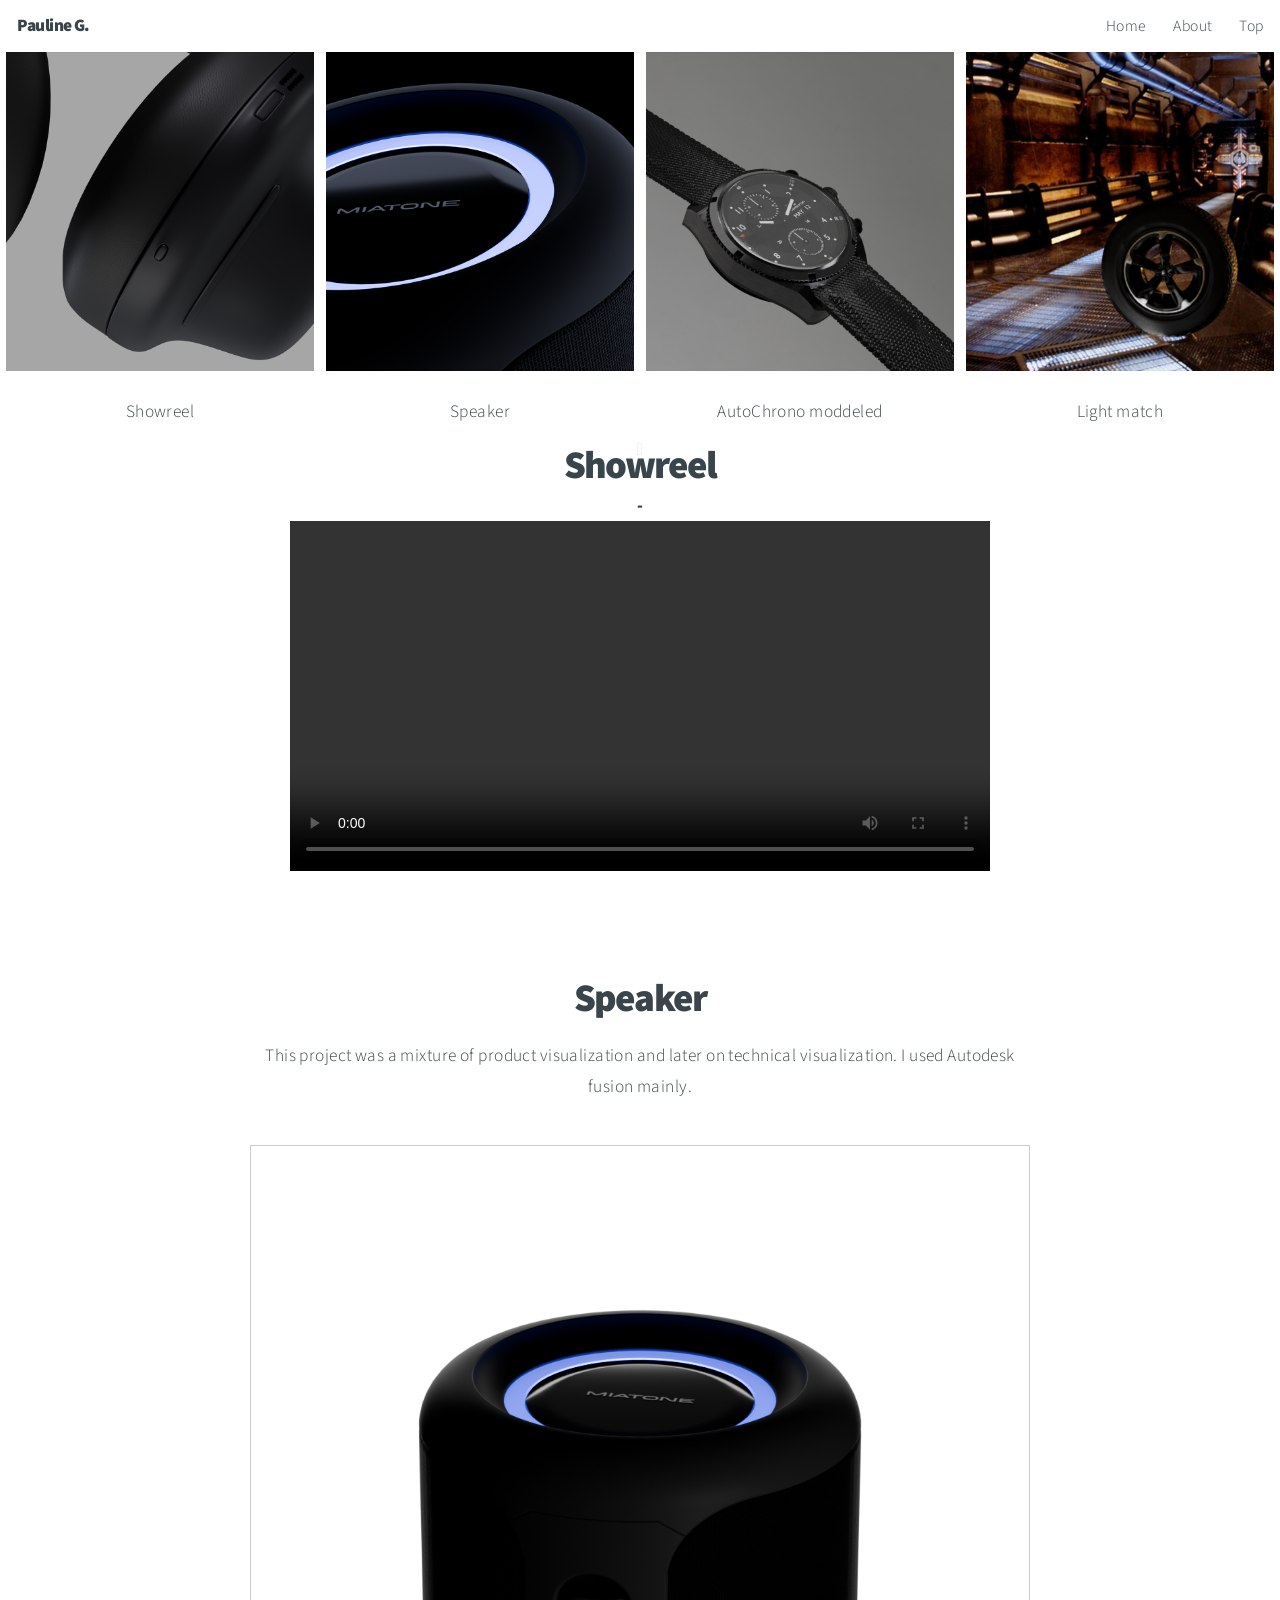
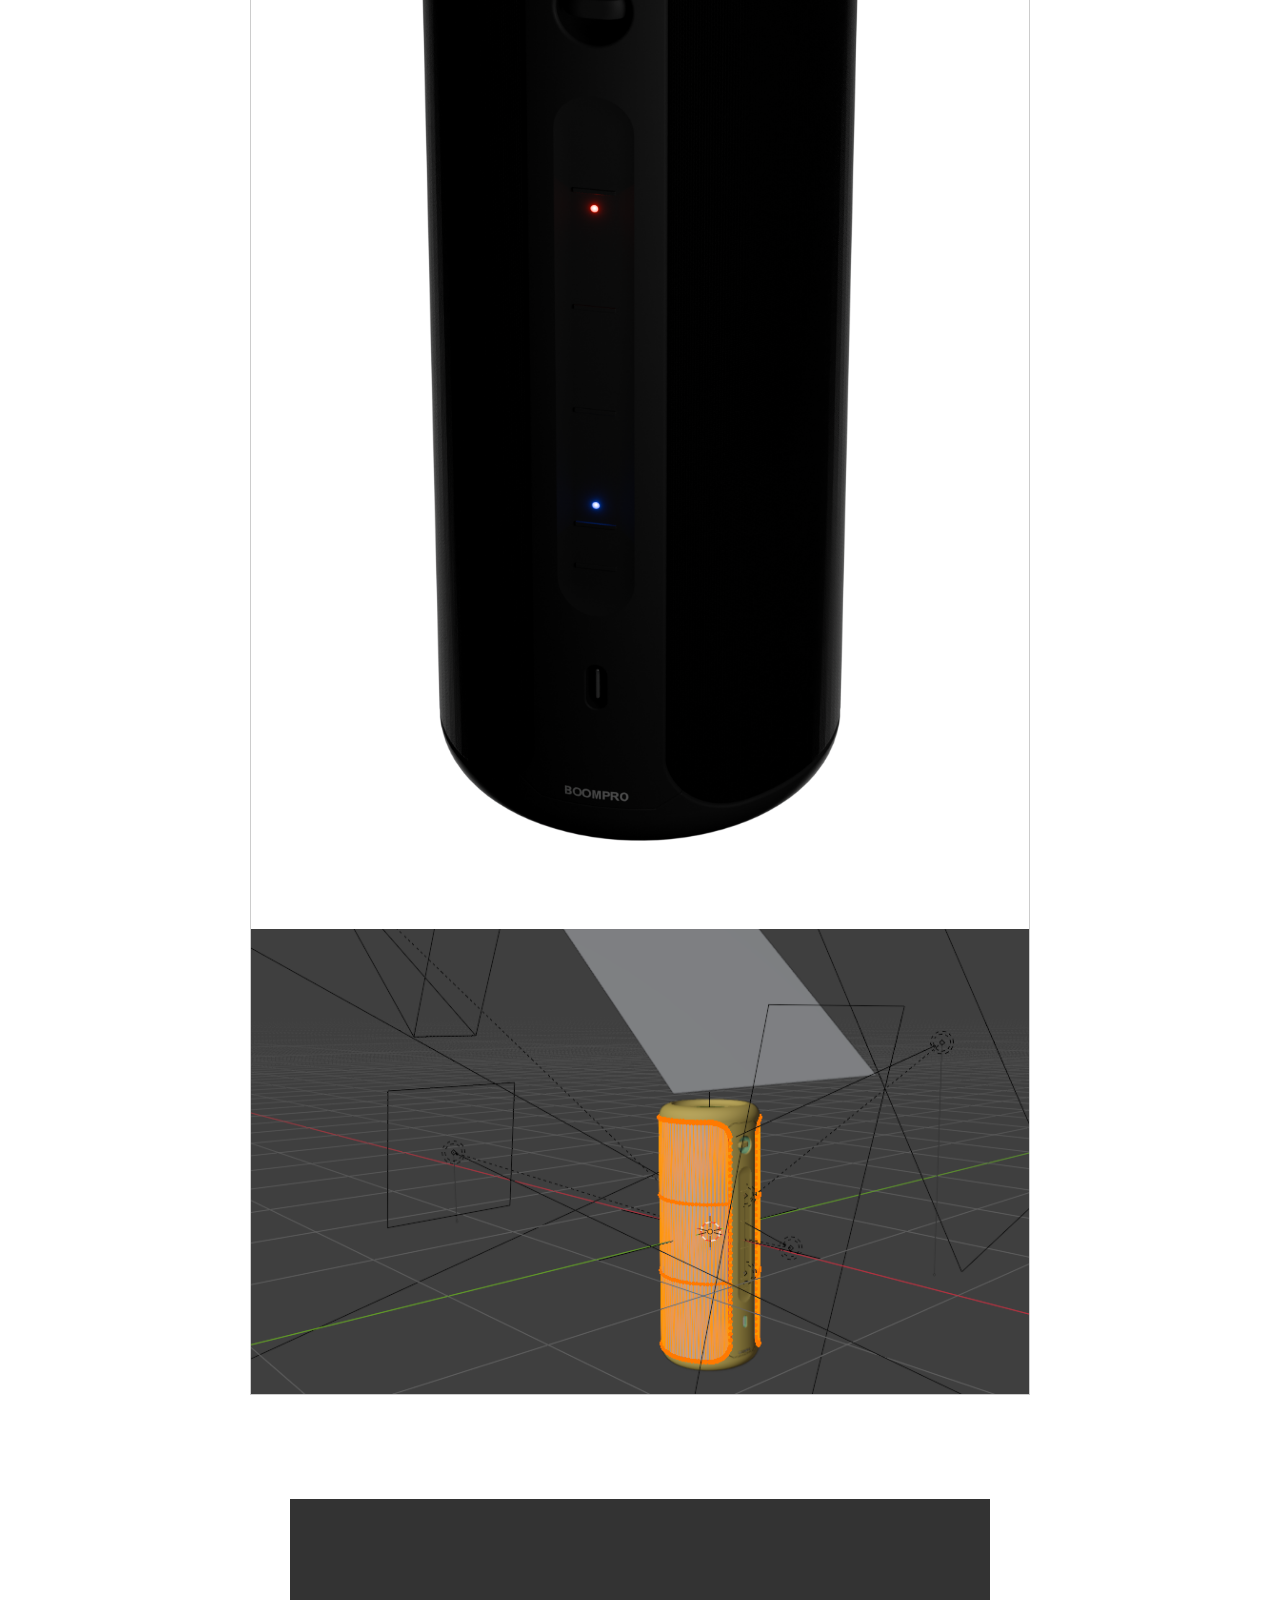
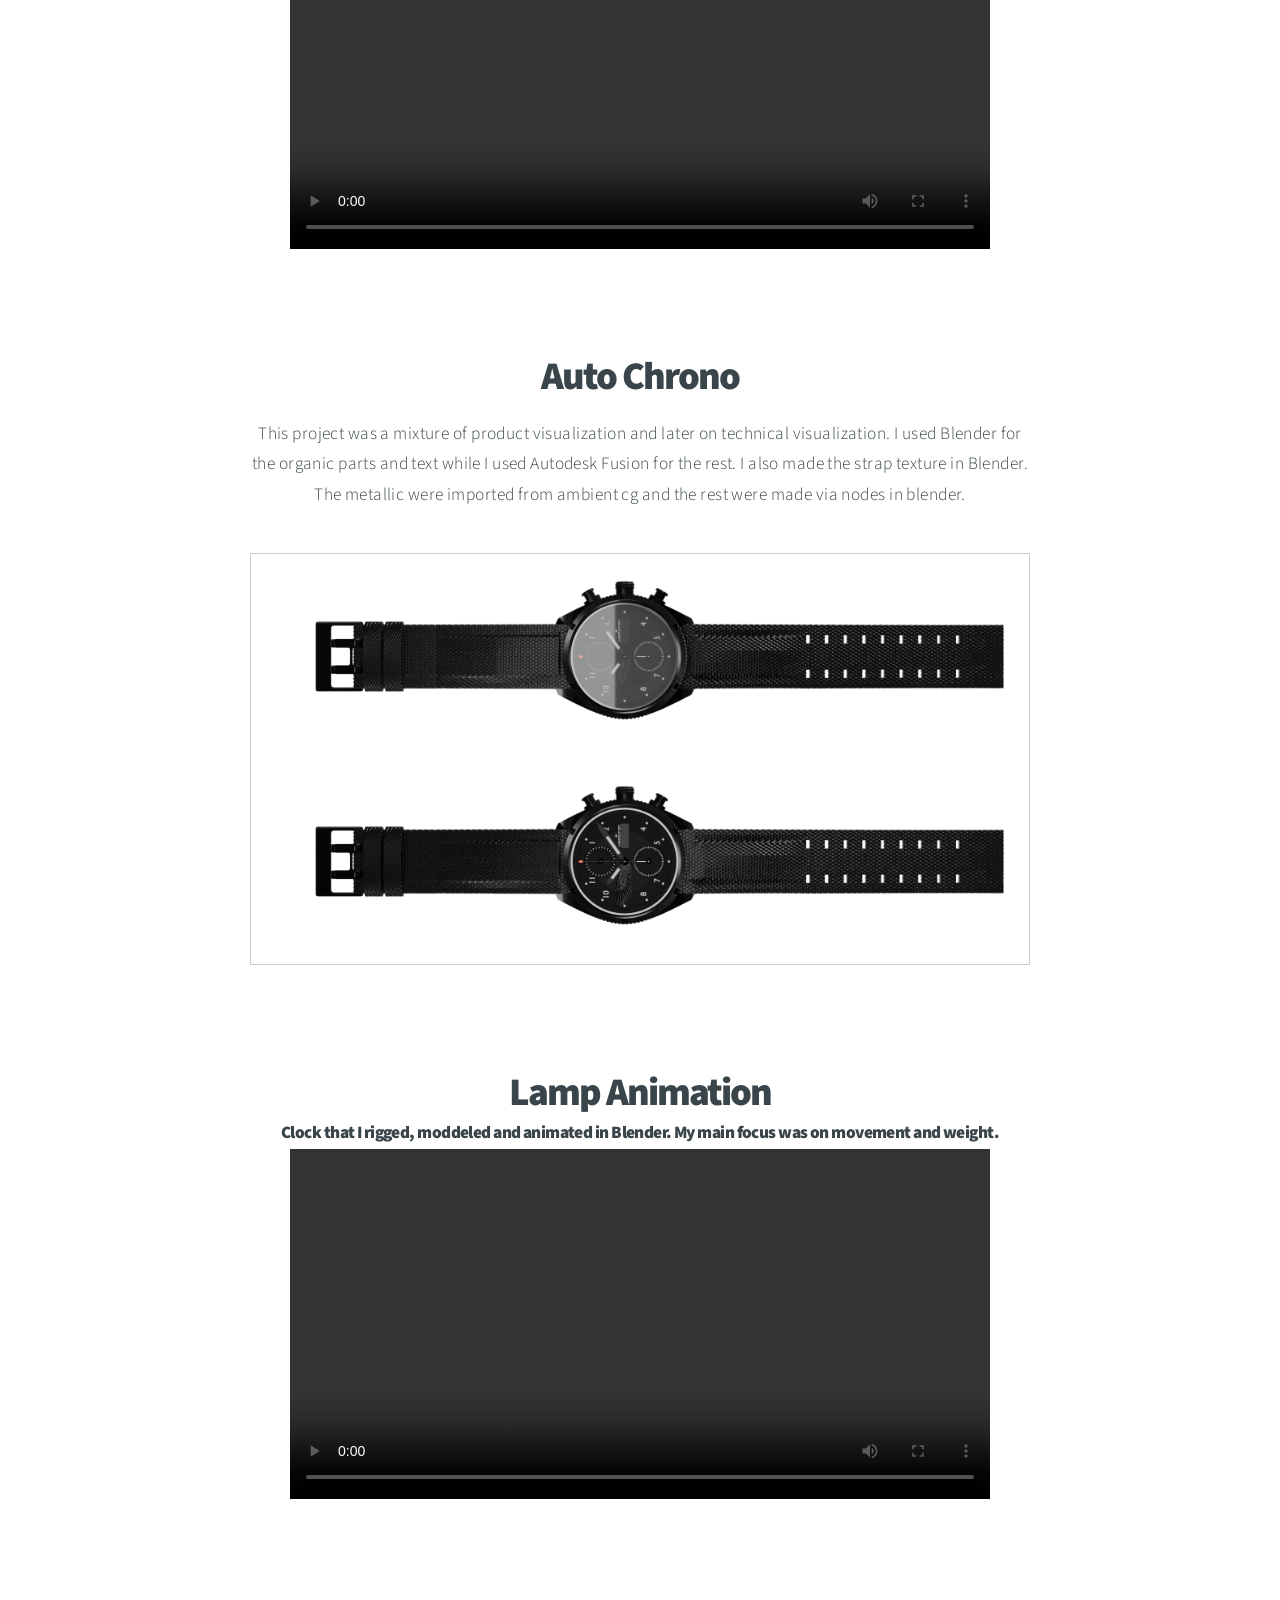
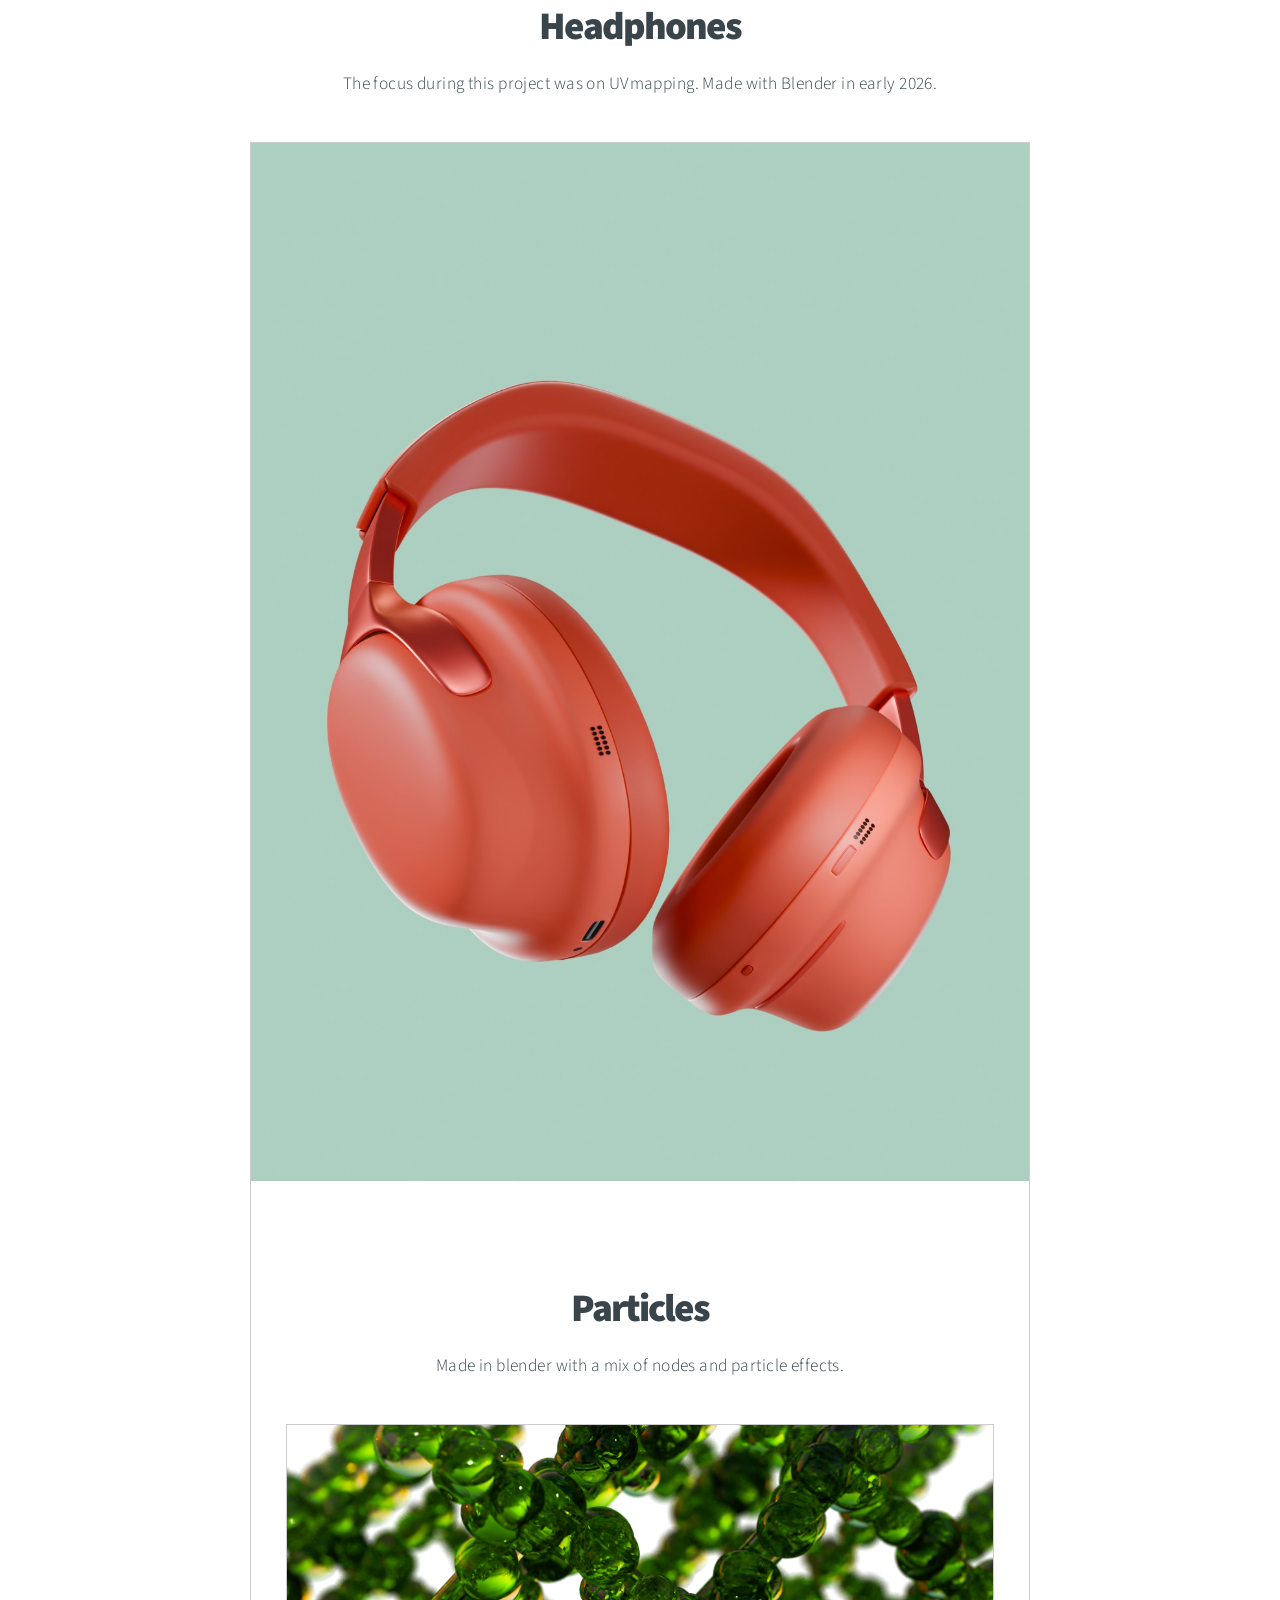
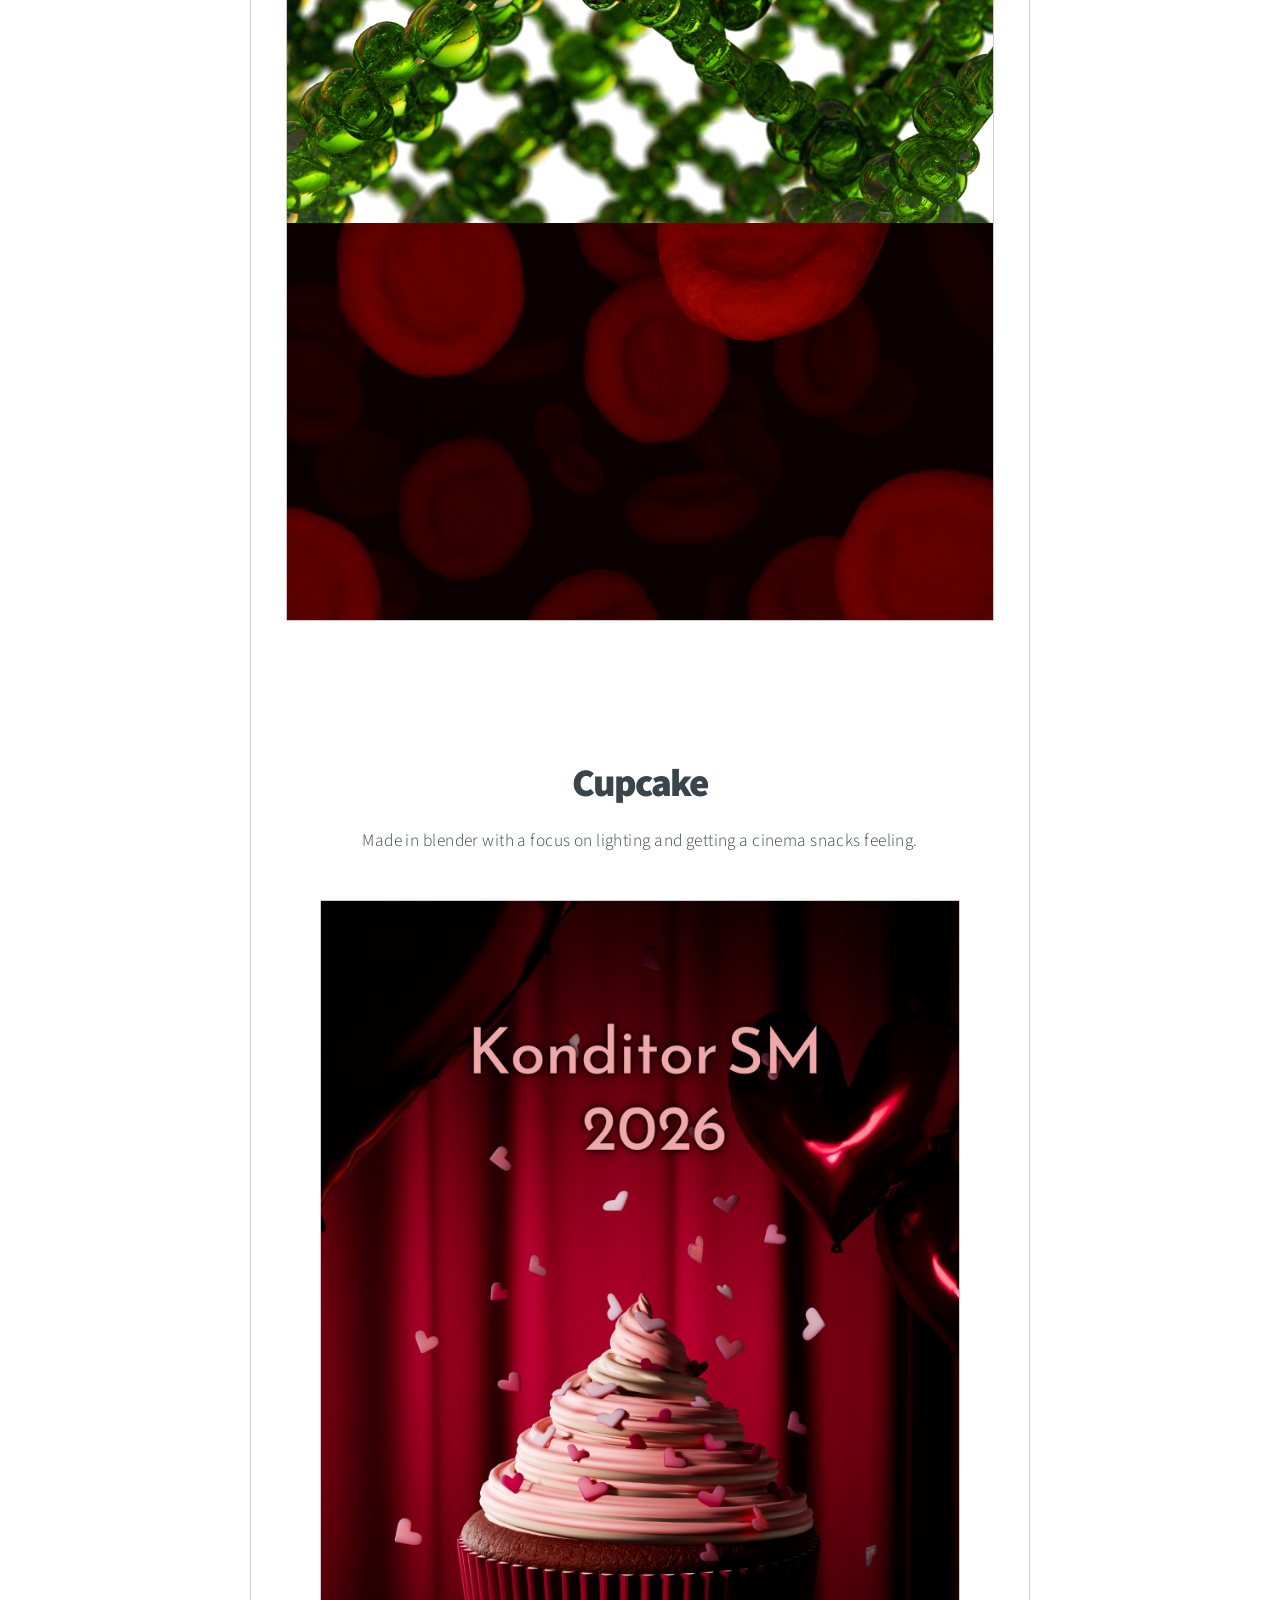
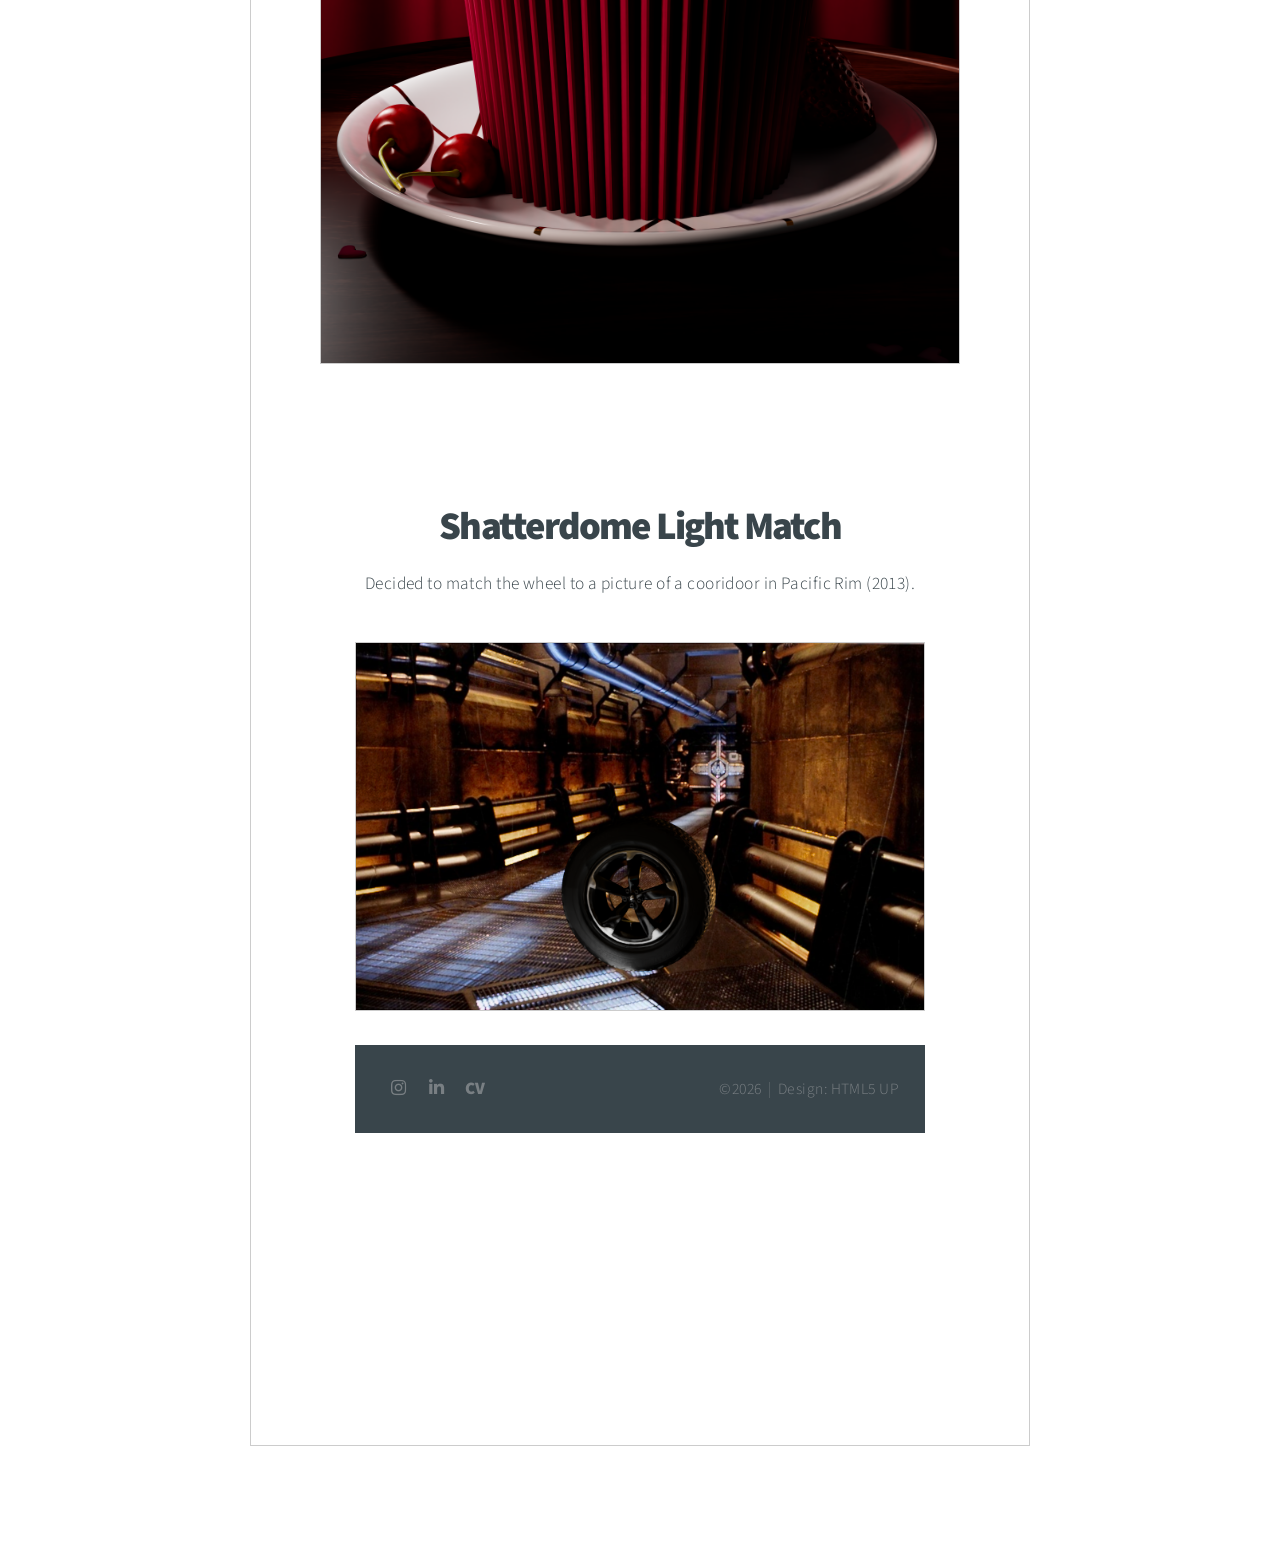
==== commit ba8691dc: "Update cg.html" ====
--- a/cg.html
+++ b/cg.html
@@ -137,7 +137,7 @@
     </div>
     <div class="video-container1">
         <video controls style="width:200%; 
-                               max-width: 400px;">
+                               max-width: 700px;">
             <source type="video/mp4" src= "thumbnails/Showreel_PaulineG.mp4">
 		</video></div>
 	
@@ -163,7 +163,7 @@
 			</section>
 	<div class="video-container1">
         <video controls style="width:200%; 
-                               max-width: 400px;">
+                               max-width: 700px;">
             <source type="video/mp4" src= "thumbnails/3D_thumbnails/cgstuff/progress/BoomBox_Final_Pauline_G.mp4">
 		</video></div>
 		
@@ -197,7 +197,7 @@
     </div>
     <div class="video-container1">
         <video controls style="width:200%; 
-                               max-width: 400px;">
+                               max-width: 700px;">
             <source type="video/mp4" src= "thumbnails/3D_thumbnails/cgstuff/video/lamp_2_render_Pauline.mp4">
 		</video></div>
 	
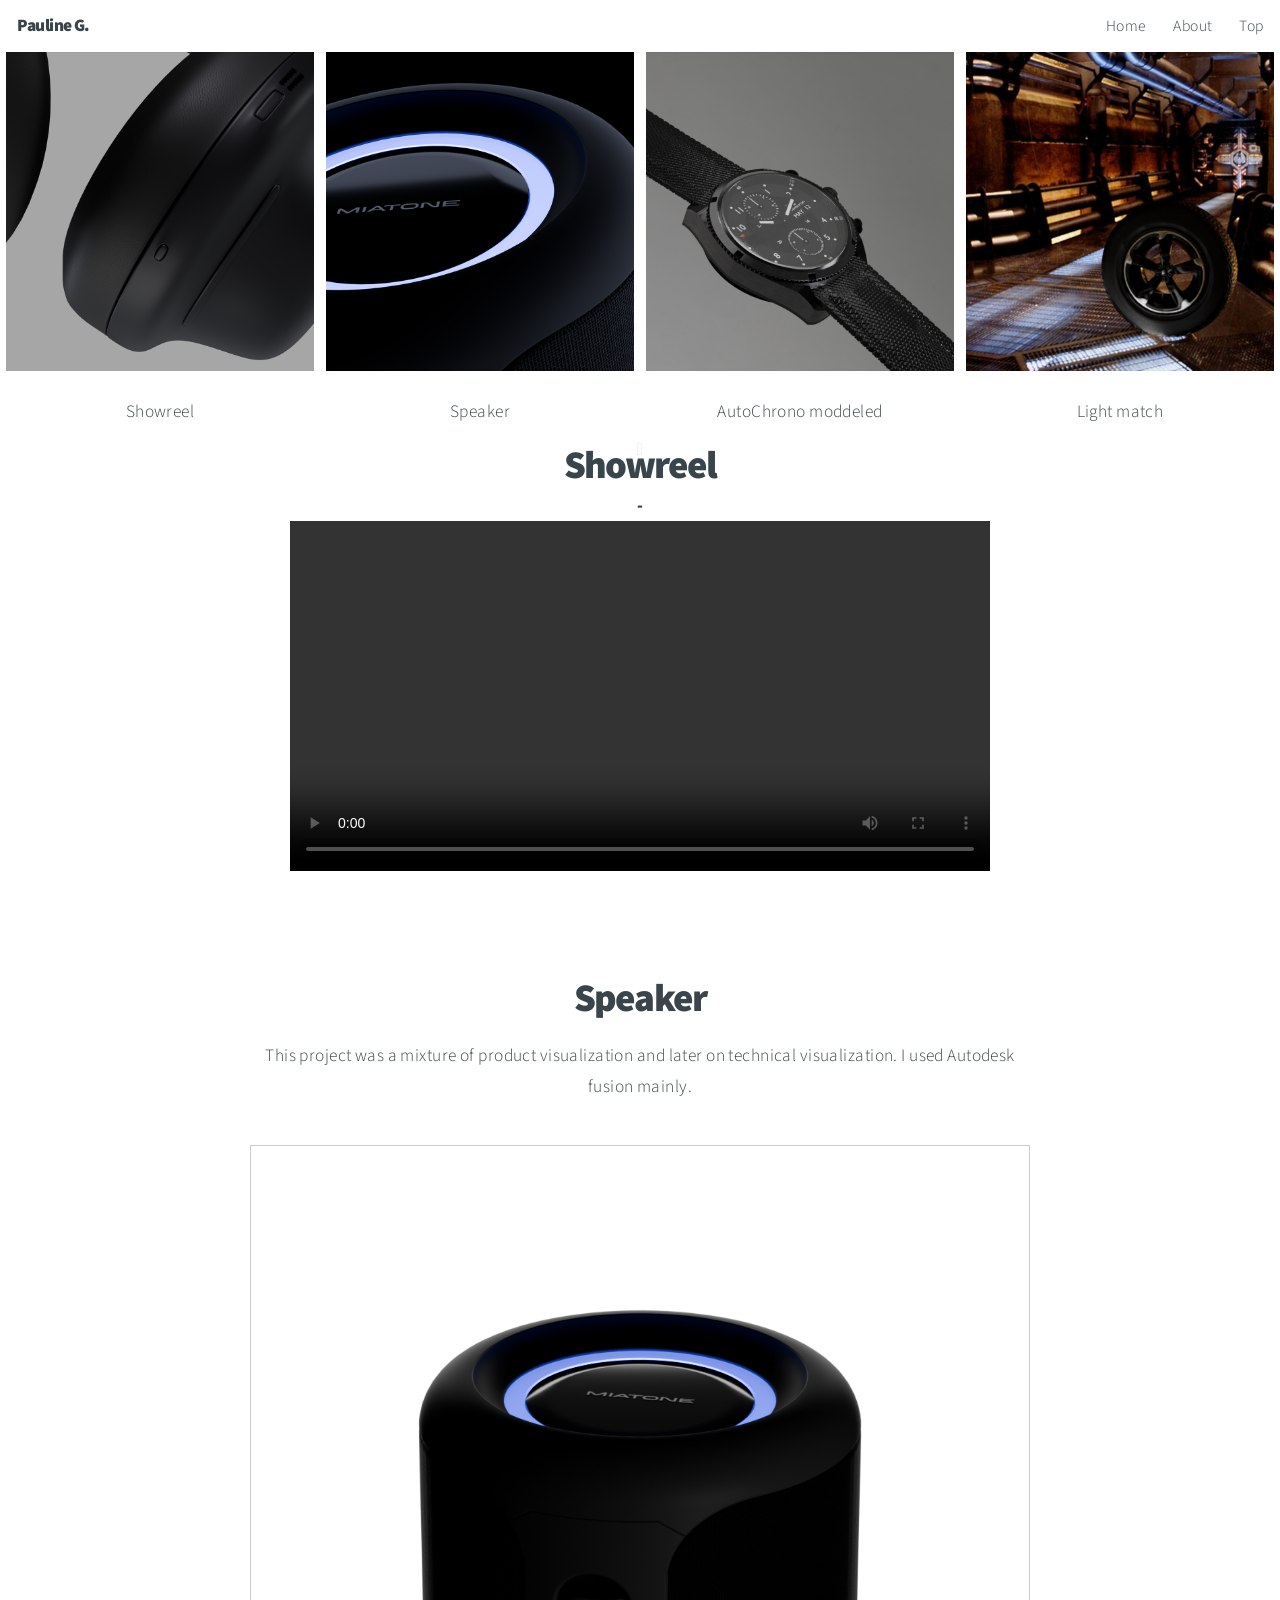
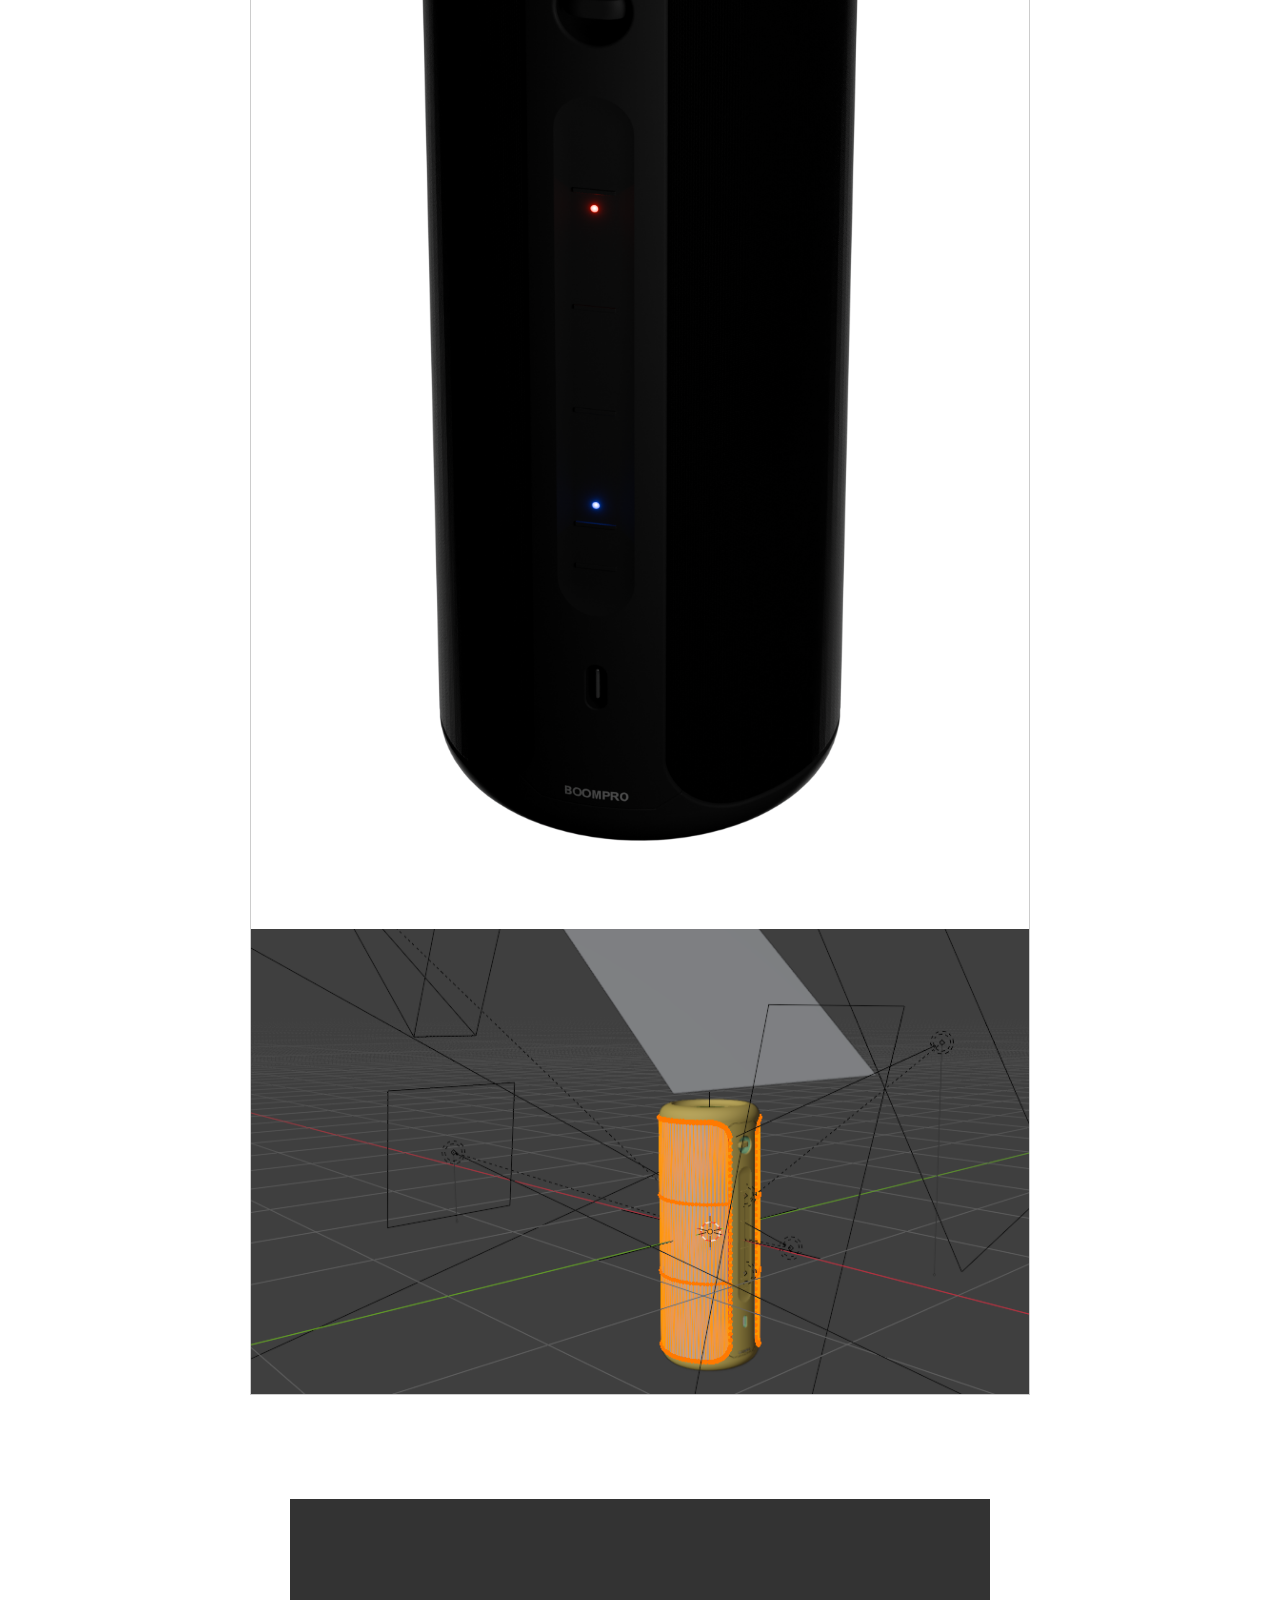
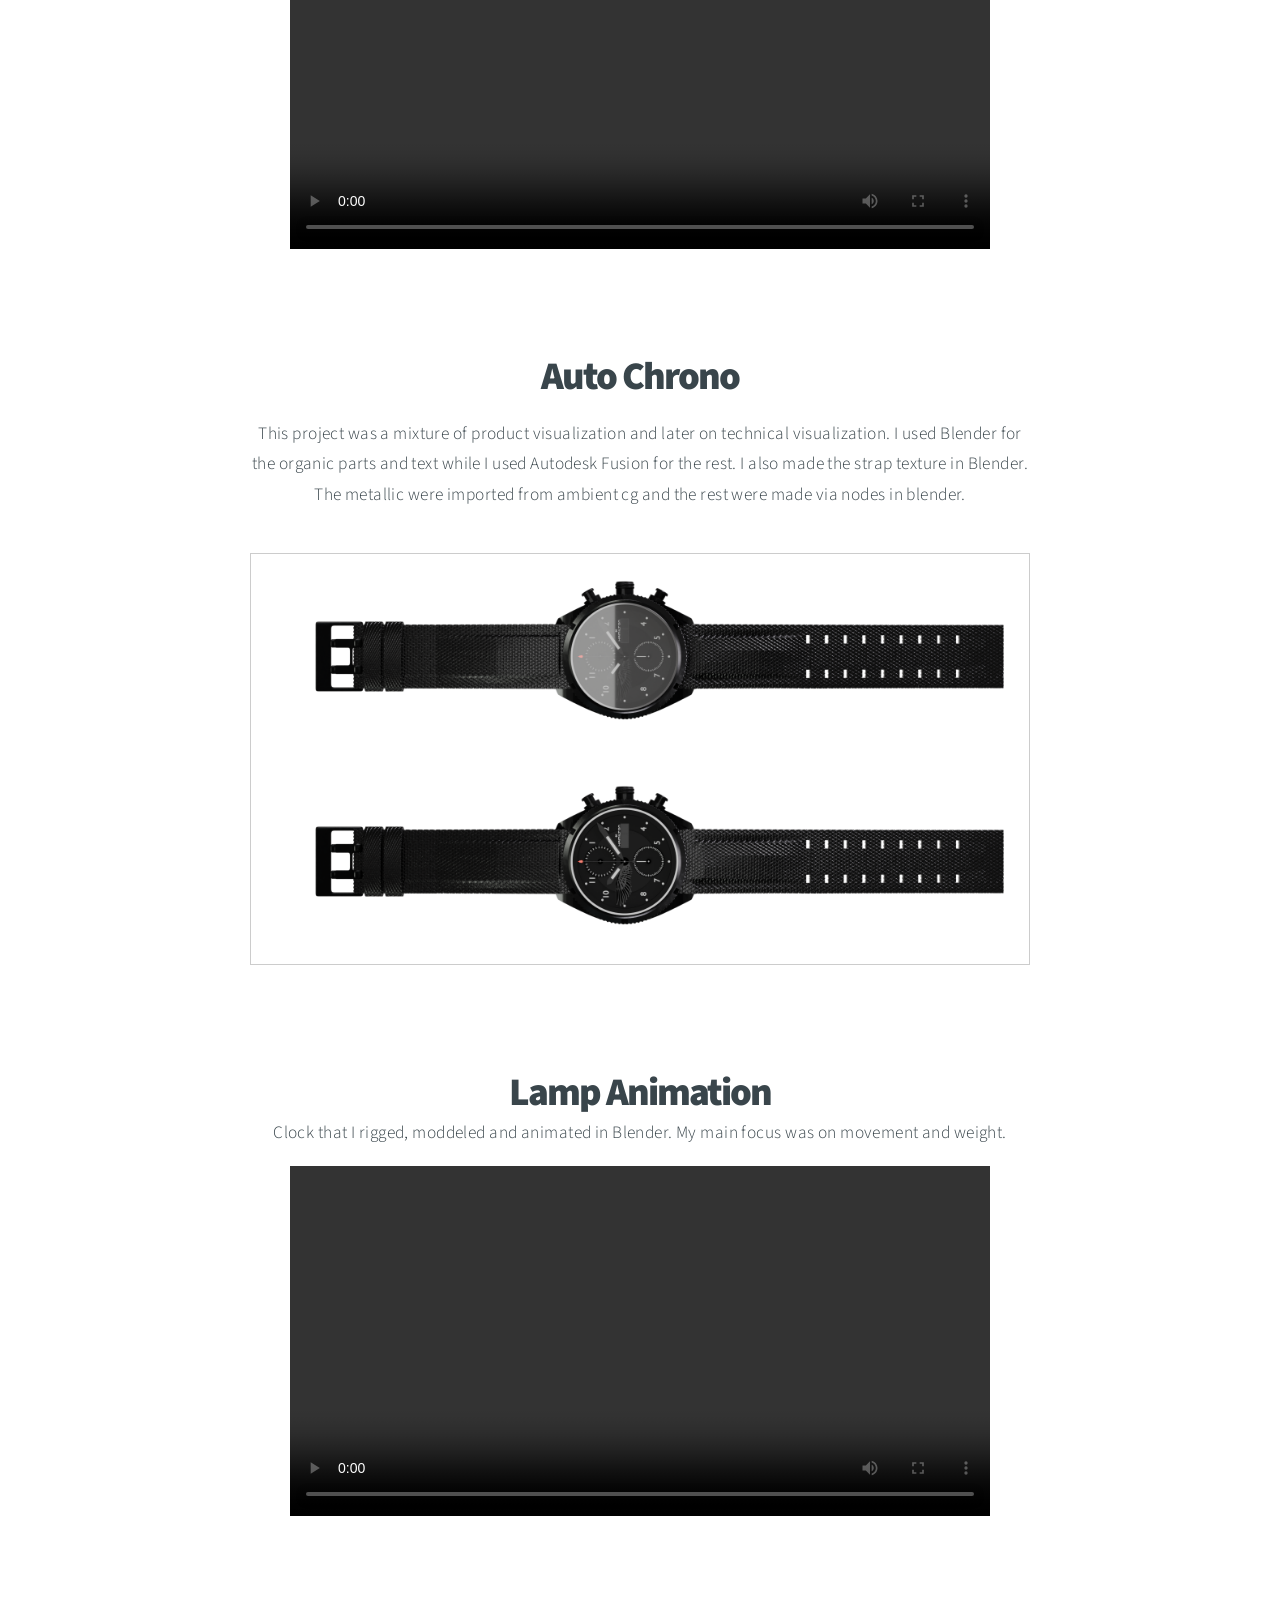
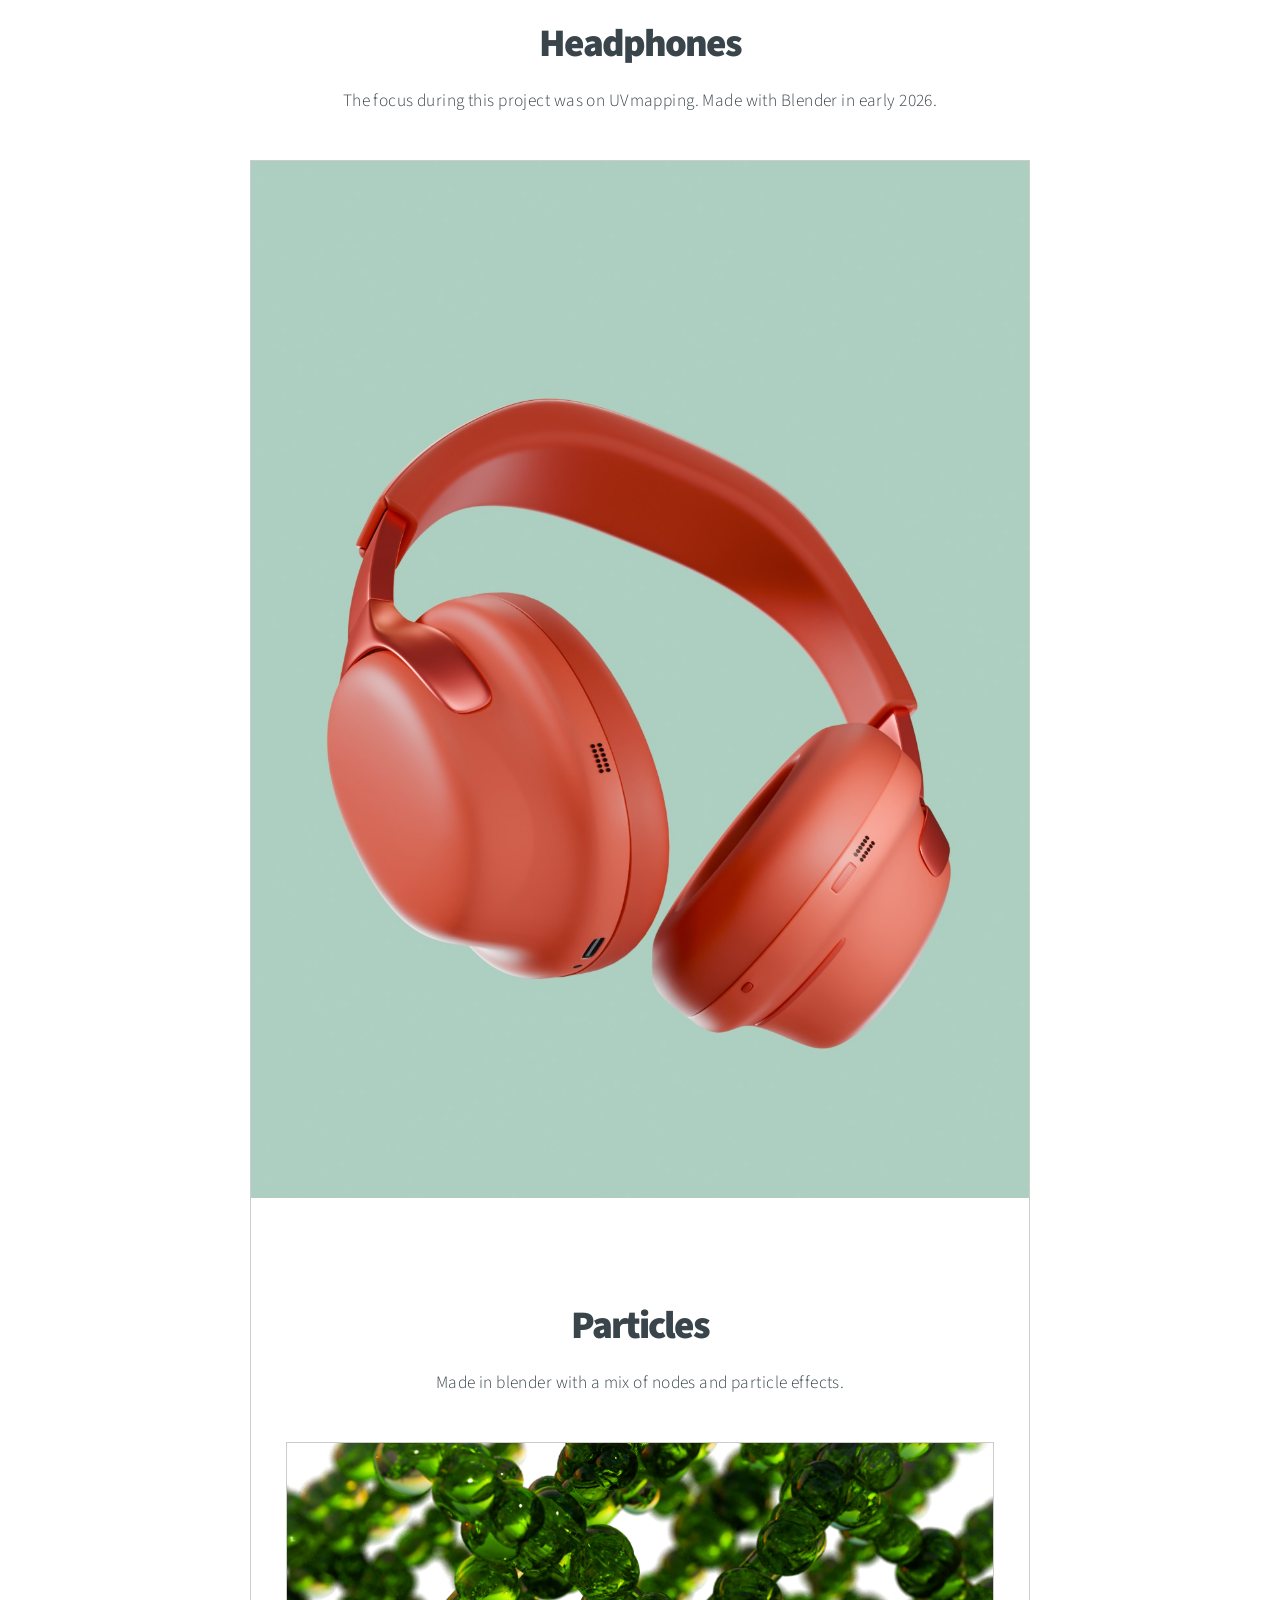
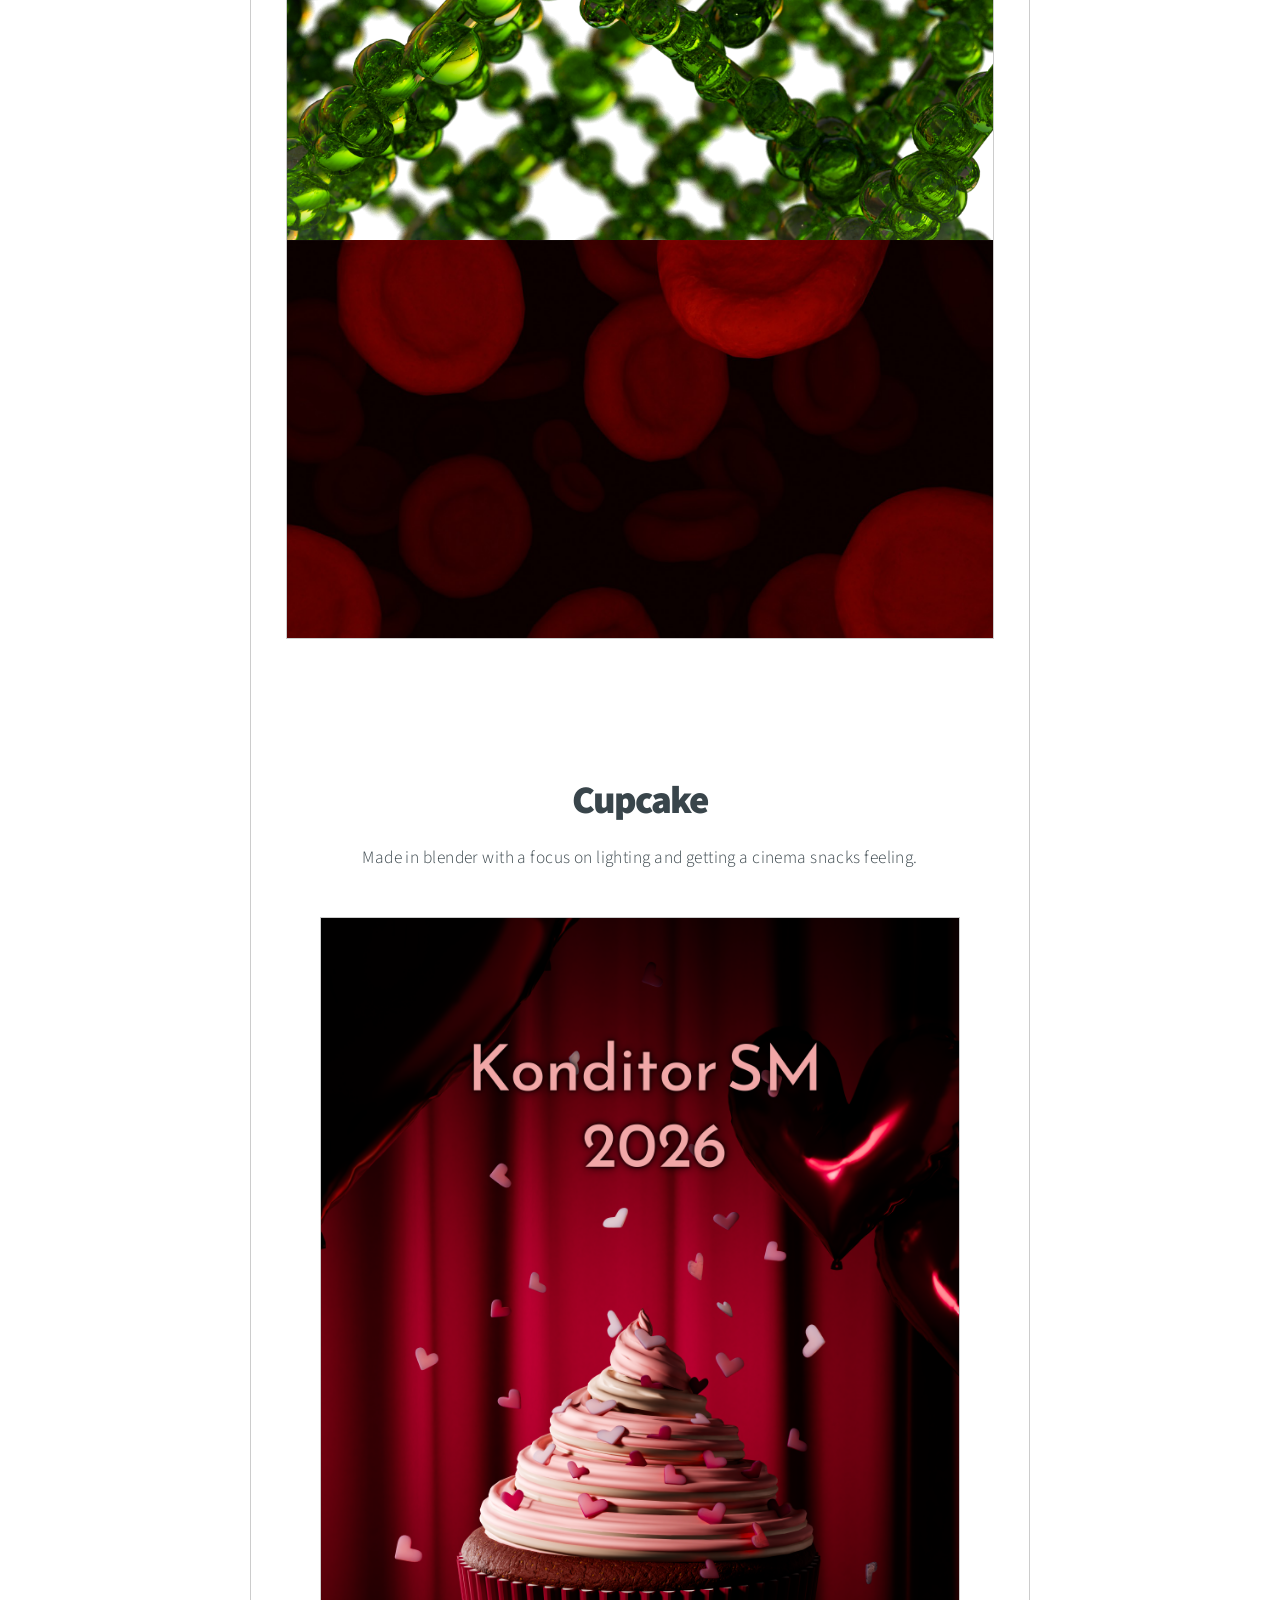
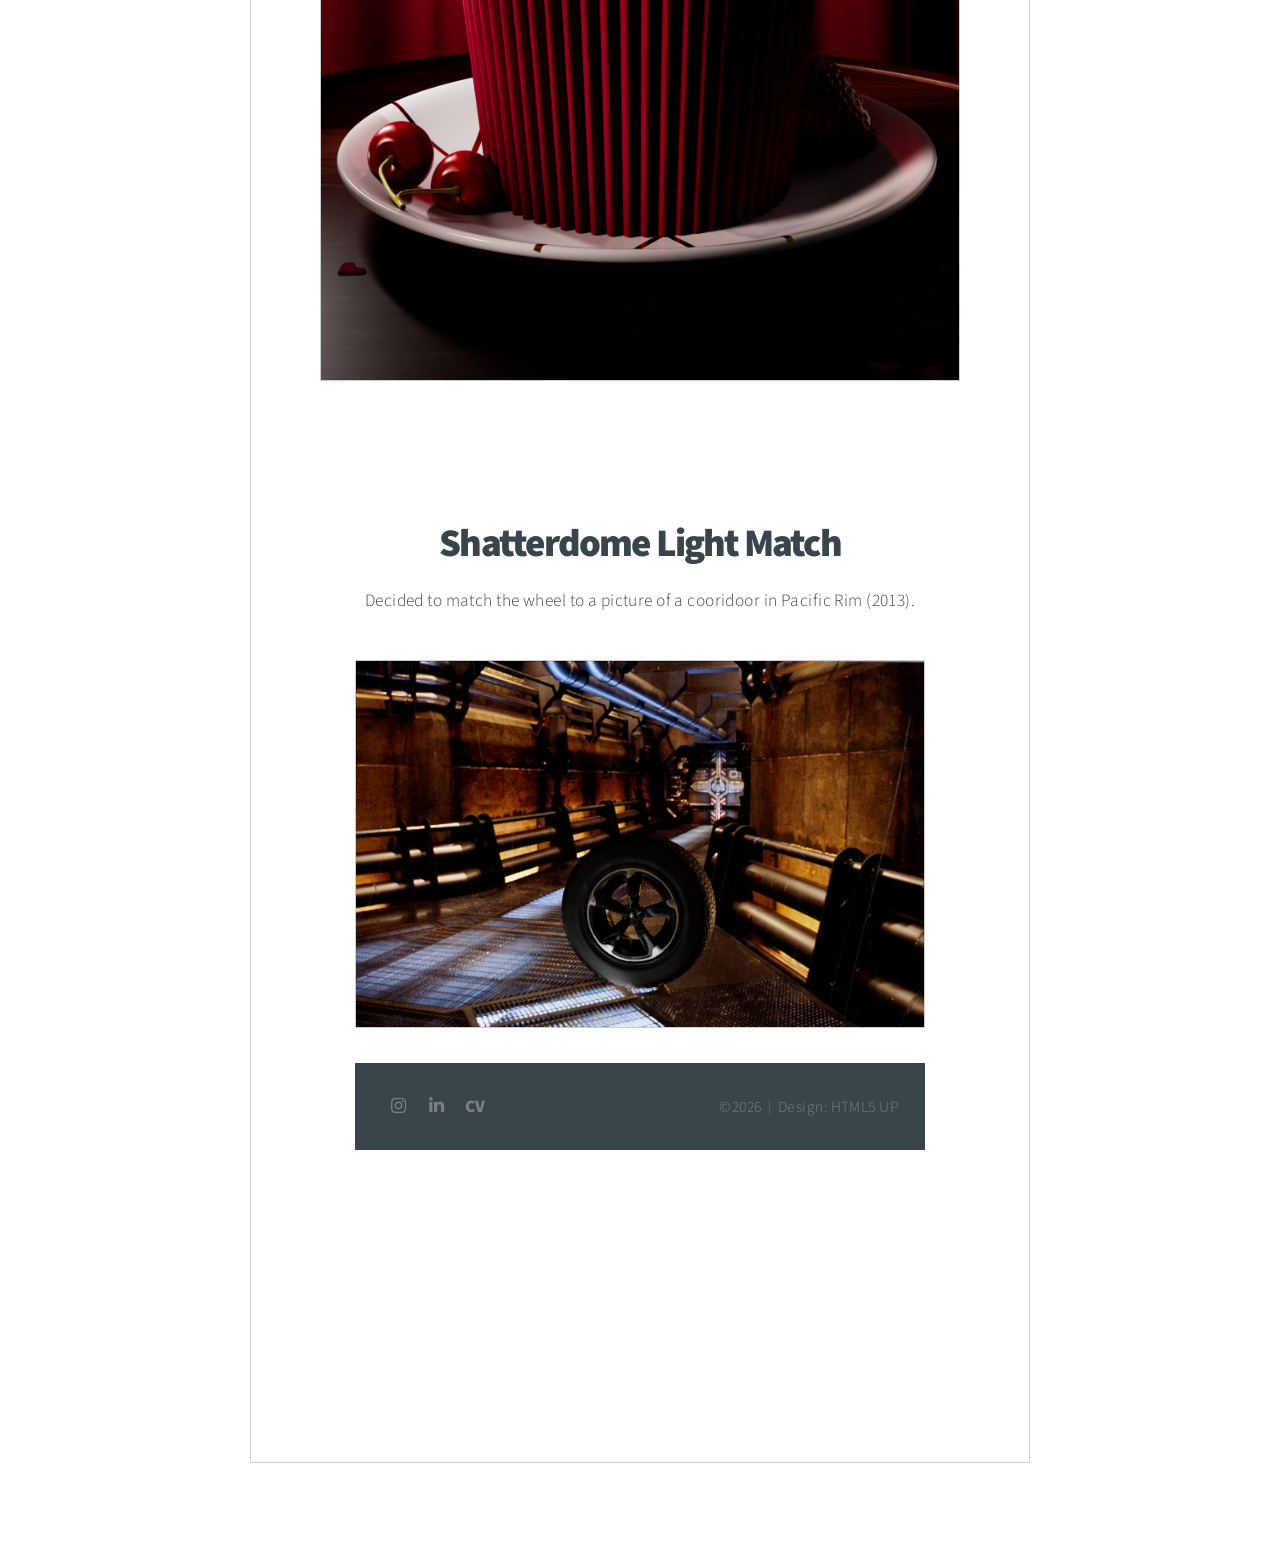
==== commit 096ba59e: "Update cg.html" ====
--- a/cg.html
+++ b/cg.html
@@ -193,7 +193,7 @@
 	<section id="lamp"></section>
 	 <div style="text-align: center;">
         <h2>Lamp Animation</h2>
-		 <h1>Clock that I rigged, moddeled and animated in Blender. My main focus was on movement and weight.</h1>
+		 <p>Clock that I rigged, moddeled and animated in Blender. My main focus was on movement and weight.</p>
     </div>
     <div class="video-container1">
         <video controls style="width:200%; 
